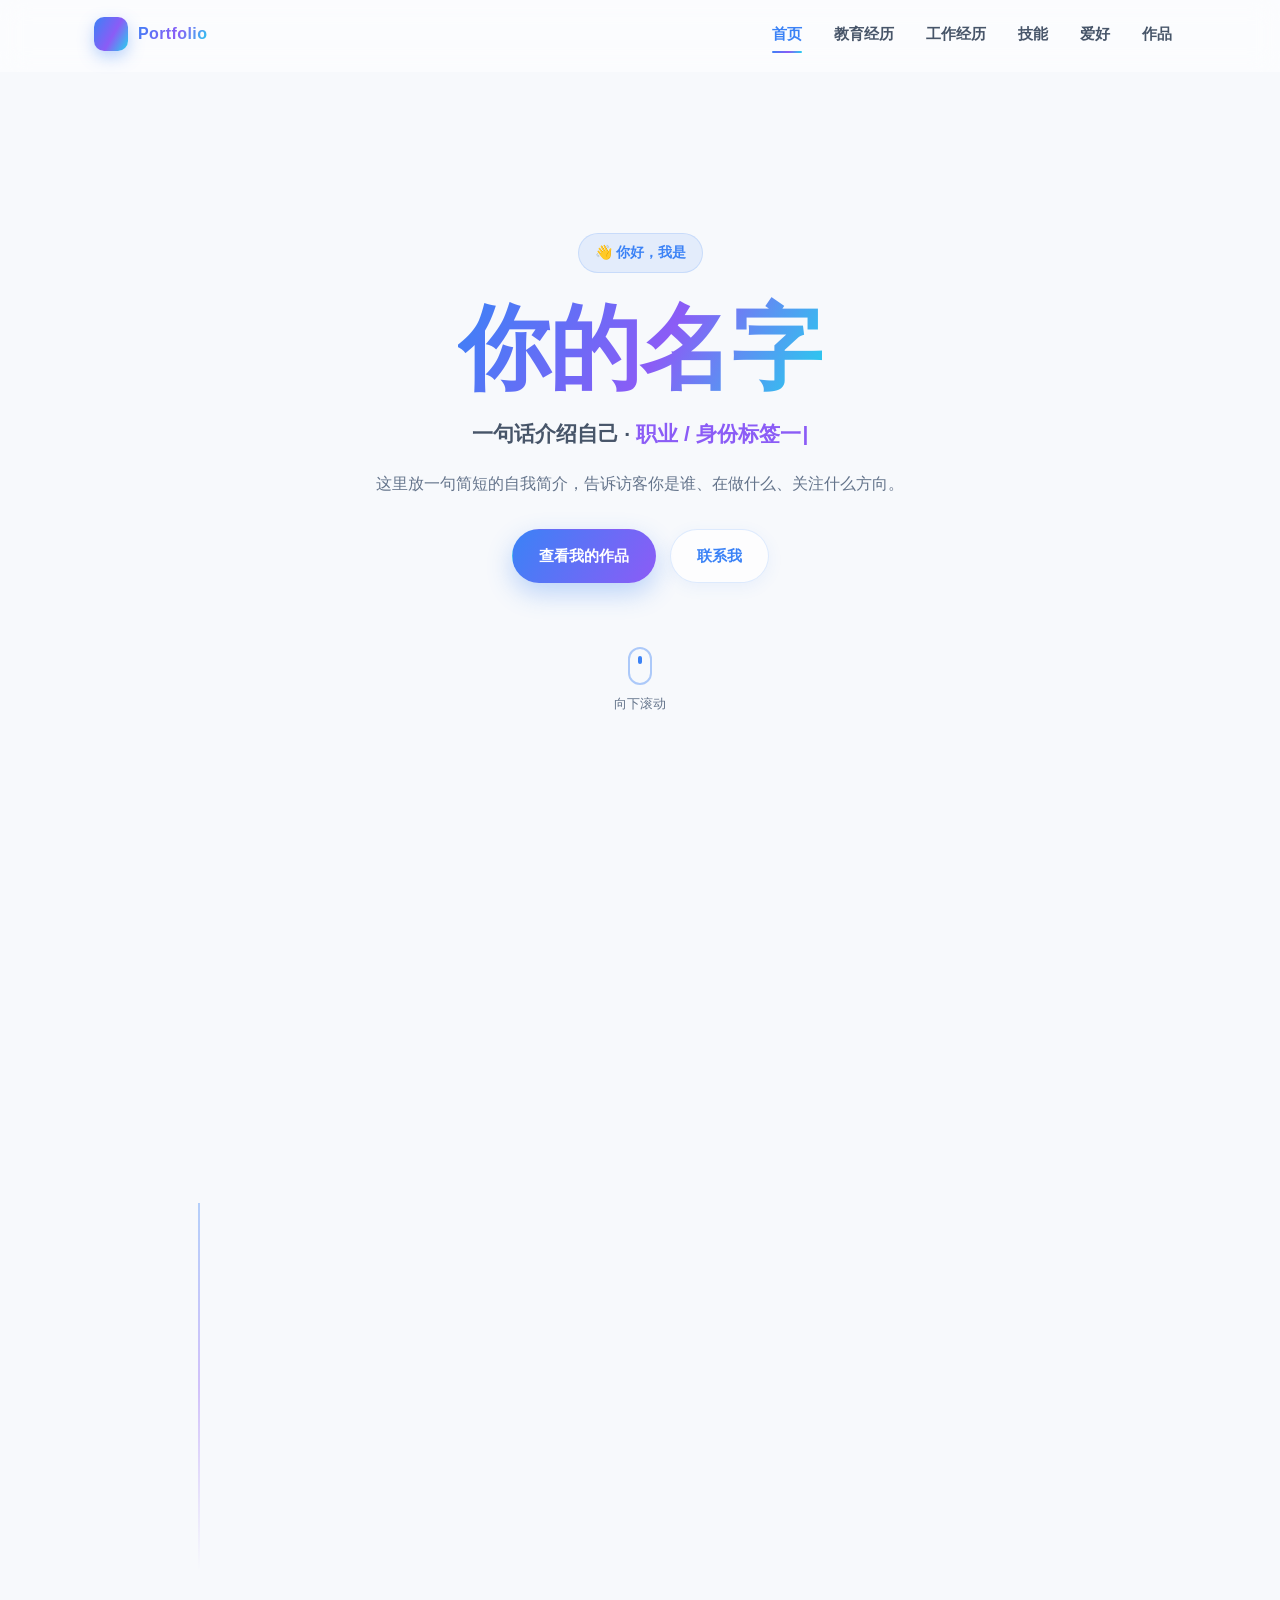
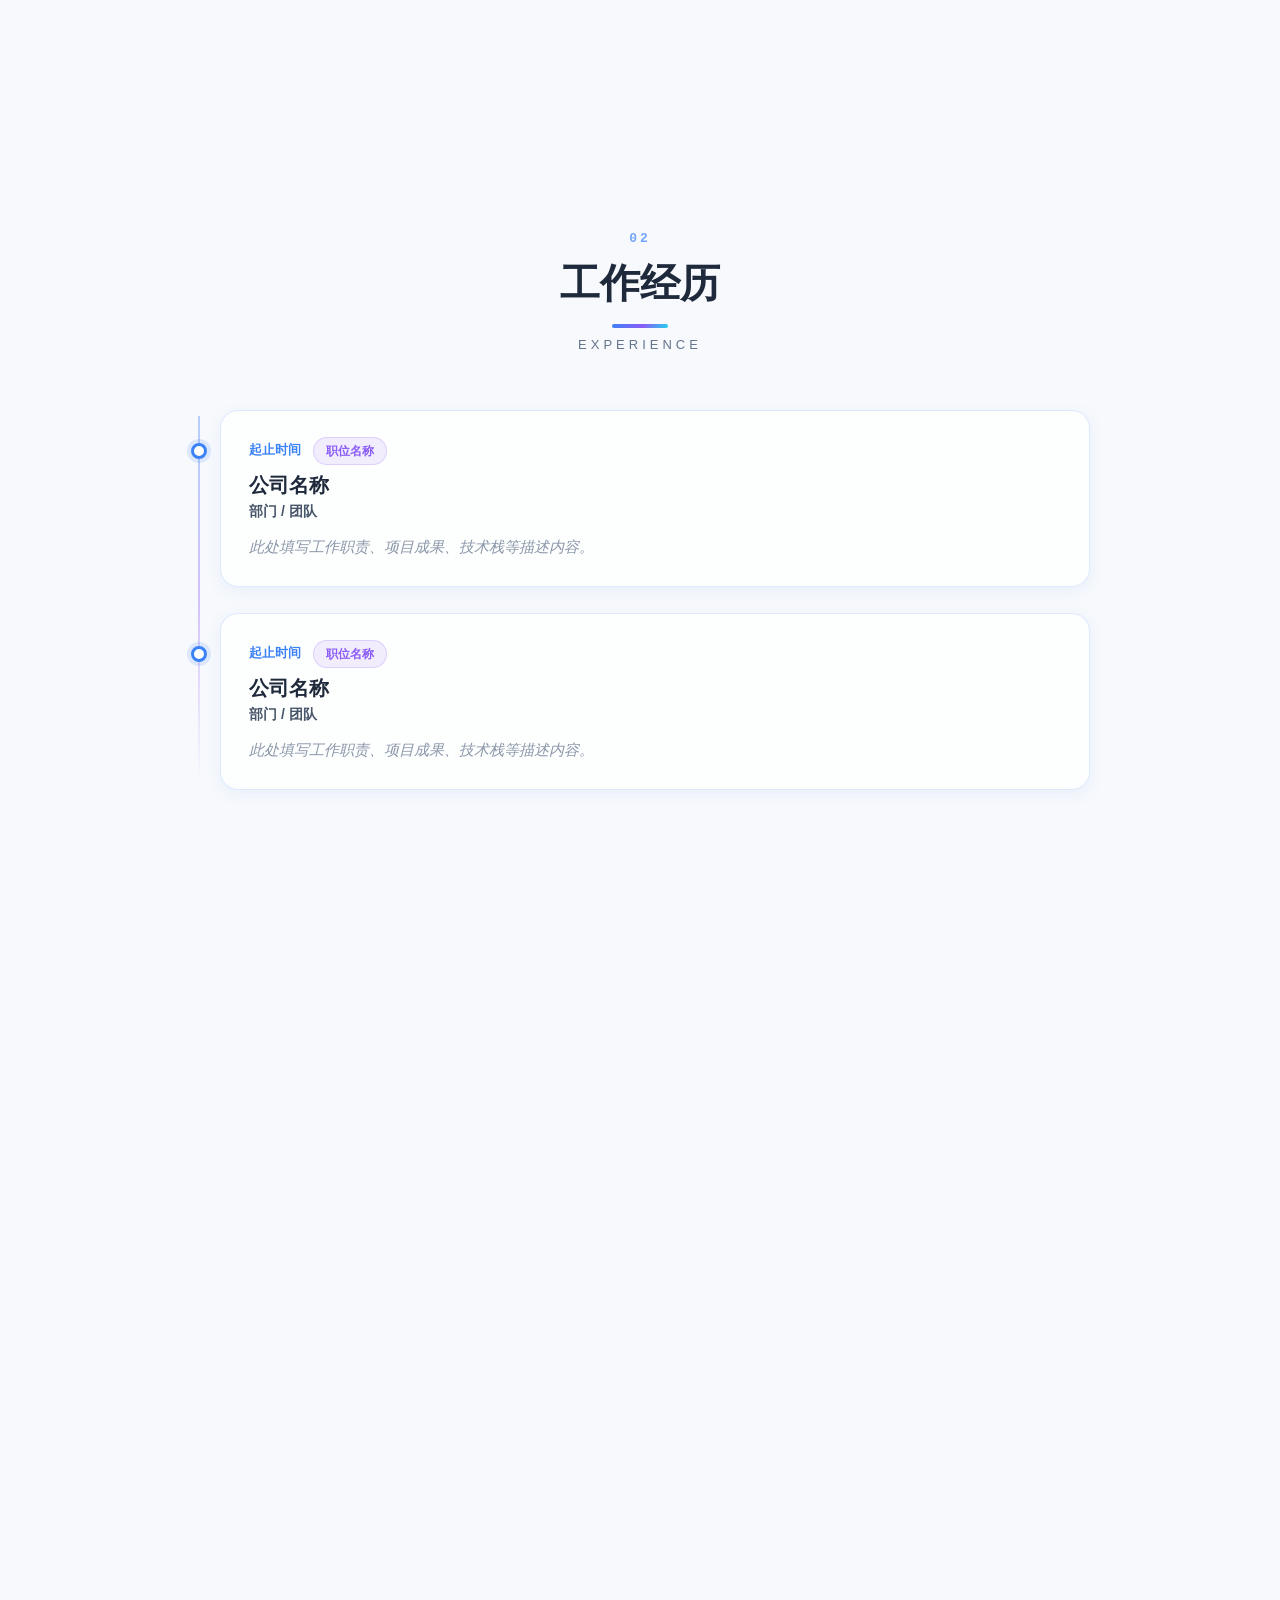
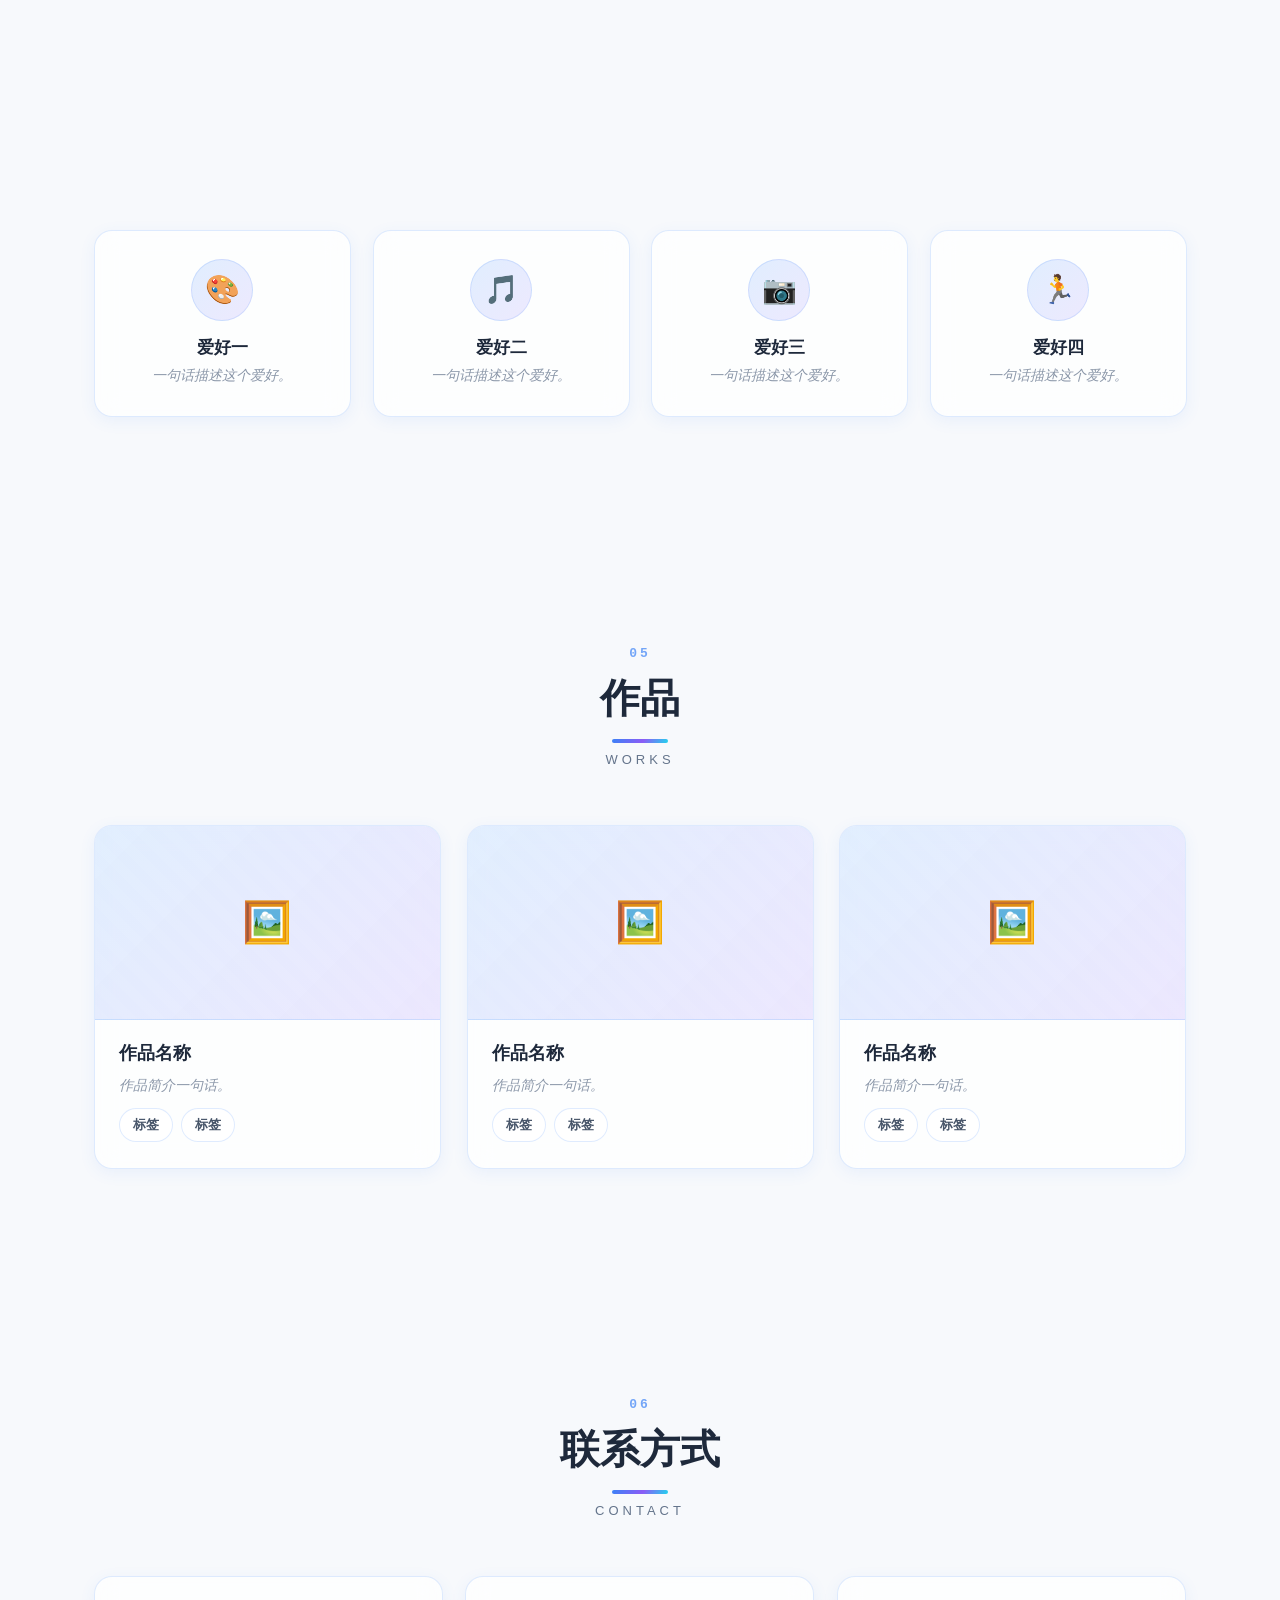
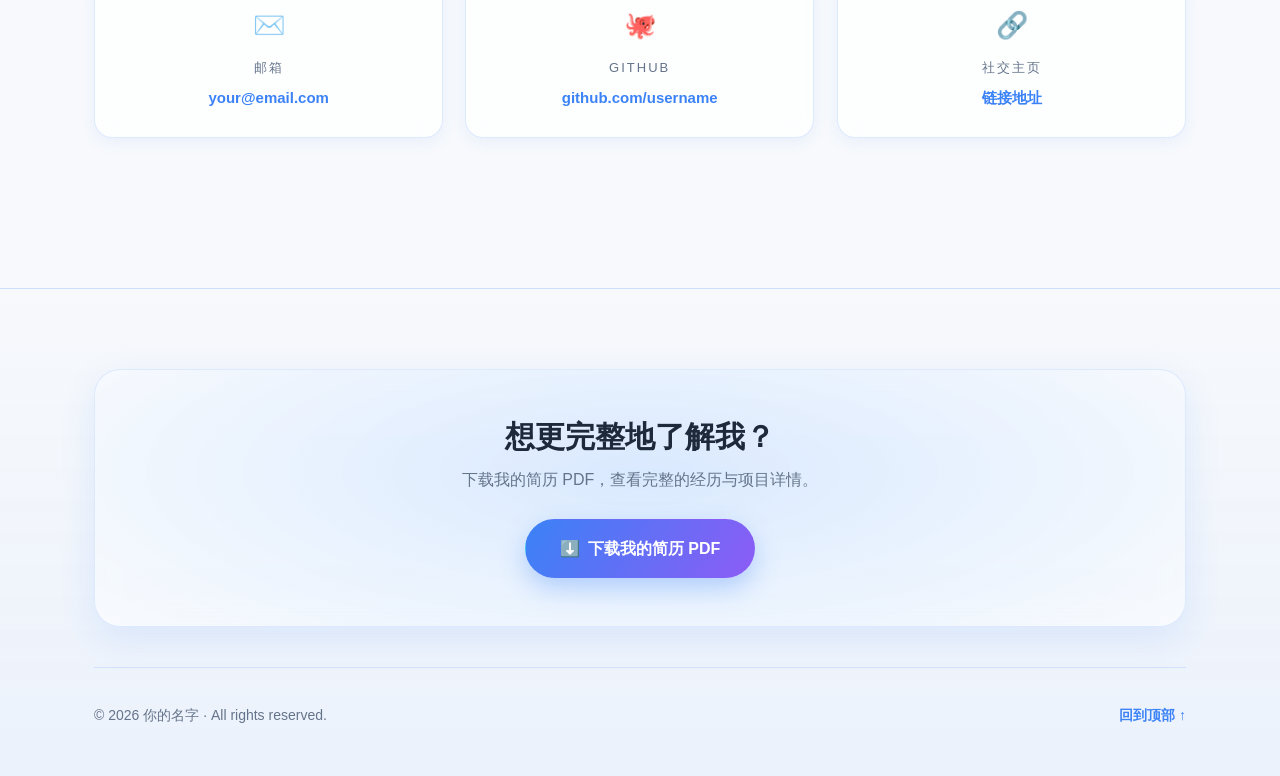
==== index.html @ c64549df "锁定浅色配色方案，修复深色模式下文字看不清" ====
<!DOCTYPE html>
<html lang="zh-CN">
<head>
  <meta charset="UTF-8" />
  <meta name="viewport" content="width=device-width, initial-scale=1.0" />
  <!-- 本页为纯浅色设计：显式声明配色方案，防止系统/浏览器深色模式自动反色 -->
  <meta name="color-scheme" content="only light" />
  <meta name="supported-color-schemes" content="light" />
  <meta name="theme-color" content="#f7f9fc" />
  <title>个人主页 | 第一版框架</title>
  <meta name="description" content="个人主页 —— 关于我、教育经历、工作经历、技能、爱好与作品。" />
  <link rel="stylesheet" href="css/style.css" />
  <link rel="preconnect" href="https://fonts.googleapis.com" />
</head>
<body>
  <!-- ===== 科技感背景装饰（网格 + 光晕 + 粒子画布） ===== -->
  <div class="bg-layer">
    <div class="bg-grid"></div>
    <div class="bg-glow bg-glow--1"></div>
    <div class="bg-glow bg-glow--2"></div>
    <div class="bg-glow bg-glow--3"></div>
    <canvas id="particle-canvas"></canvas>
  </div>

  <!-- ===== 顶部导航 ===== -->
  <header class="site-header">
    <nav class="nav" aria-label="主导航">
      <a href="#home" class="nav__logo">
        <span class="nav__logo-mark"></></span>
        <span class="nav__logo-text">Portfolio</span>
      </a>

      <button class="nav__toggle" aria-label="展开菜单" aria-expanded="false">
        <span></span><span></span><span></span>
      </button>

      <ul class="nav__list">
        <li><a class="nav__link is-active" href="#home">首页</a></li>
        <li><a class="nav__link" href="#education">教育经历</a></li>
        <li><a class="nav__link" href="#experience">工作经历</a></li>
        <li><a class="nav__link" href="#skills">技能</a></li>
        <li><a class="nav__link" href="#hobbies">爱好</a></li>
        <li><a class="nav__link" href="#works">作品</a></li>
      </ul>
    </nav>
    <!-- 滚动进度条 -->
    <div class="scroll-progress" aria-hidden="true"><span id="scroll-progress-bar"></span></div>
  </header>

  <main>
    <!-- ============ 第一页：名字（Hero） ============ -->
    <section id="home" class="section section--hero">
      <div class="container hero">
        <p class="hero__eyebrow reveal">👋 你好，我是</p>

        <h1 class="hero__name reveal">
          <span class="gradient-text">你的名字</span>
        </h1>

        <p class="hero__role reveal">
          一句话介绍自己 · <span class="typed" data-typed='["职业 / 身份标签一","职业 / 身份标签二","职业 / 身份标签三"]'></span><span class="caret">|</span>
        </p>

        <p class="hero__desc reveal">
          这里放一句简短的自我简介，告诉访客你是谁、在做什么、关注什么方向。
        </p>

        <div class="hero__actions reveal">
          <a href="#works" class="btn btn--primary">查看我的作品</a>
          <a href="#contact" class="btn btn--ghost">联系我</a>
        </div>

        <div class="hero__scroll reveal" aria-hidden="true">
          <span class="hero__scroll-mouse"></span>
          <span class="hero__scroll-text">向下滚动</span>
        </div>
      </div>
    </section>

    <!-- ============ 第二页：教育经历 ============ -->
    <section id="education" class="section">
      <div class="container">
        <header class="section__head reveal">
          <span class="section__index">01</span>
          <h2 class="section__title">教育经历</h2>
          <p class="section__subtitle">Education</p>
        </header>

        <div class="timeline">
          <!-- 教育条目（占位，后续填入内容） -->
          <article class="timeline__item glass-card reveal">
            <div class="timeline__dot"></div>
            <div class="timeline__meta">
              <span class="timeline__date">起止时间</span>
              <span class="badge">学历 / 学位</span>
            </div>
            <h3 class="timeline__title">学校名称</h3>
            <p class="timeline__sub">专业名称</p>
            <p class="timeline__desc placeholder-text">
              此处填写在校经历、主修课程、荣誉奖项等描述内容。
            </p>
          </article>

          <article class="timeline__item glass-card reveal">
            <div class="timeline__dot"></div>
            <div class="timeline__meta">
              <span class="timeline__date">起止时间</span>
              <span class="badge">学历 / 学位</span>
            </div>
            <h3 class="timeline__title">学校名称</h3>
            <p class="timeline__sub">专业名称</p>
            <p class="timeline__desc placeholder-text">
              此处填写在校经历、主修课程、荣誉奖项等描述内容。
            </p>
          </article>
        </div>
      </div>
    </section>

    <!-- ============ 第三页：工作经历 ============ -->
    <section id="experience" class="section">
      <div class="container">
        <header class="section__head reveal">
          <span class="section__index">02</span>
          <h2 class="section__title">工作经历</h2>
          <p class="section__subtitle">Experience</p>
        </header>

        <div class="timeline">
          <!-- 工作条目（占位，后续填入内容） -->
          <article class="timeline__item glass-card reveal">
            <div class="timeline__dot"></div>
            <div class="timeline__meta">
              <span class="timeline__date">起止时间</span>
              <span class="badge">职位名称</span>
            </div>
            <h3 class="timeline__title">公司名称</h3>
            <p class="timeline__sub">部门 / 团队</p>
            <p class="timeline__desc placeholder-text">
              此处填写工作职责、项目成果、技术栈等描述内容。
            </p>
          </article>

          <article class="timeline__item glass-card reveal">
            <div class="timeline__dot"></div>
            <div class="timeline__meta">
              <span class="timeline__date">起止时间</span>
              <span class="badge">职位名称</span>
            </div>
            <h3 class="timeline__title">公司名称</h3>
            <p class="timeline__sub">部门 / 团队</p>
            <p class="timeline__desc placeholder-text">
              此处填写工作职责、项目成果、技术栈等描述内容。
            </p>
          </article>
        </div>
      </div>
    </section>

    <!-- ============ 第四页：技能 ============ -->
    <section id="skills" class="section">
      <div class="container">
        <header class="section__head reveal">
          <span class="section__index">03</span>
          <h2 class="section__title">技能</h2>
          <p class="section__subtitle">Skills</p>
        </header>

        <div class="skills-grid">
          <!-- 技能条目（占位，后续填入内容） -->
          <article class="skill-card glass-card reveal">
            <div class="skill-card__icon">⚡</div>
            <h3 class="skill-card__title">技能分类一</h3>
            <ul class="skill-card__tags">
              <li class="tag">技能项</li>
              <li class="tag">技能项</li>
              <li class="tag">技能项</li>
            </ul>
          </article>

          <article class="skill-card glass-card reveal">
            <div class="skill-card__icon">🧩</div>
            <h3 class="skill-card__title">技能分类二</h3>
            <ul class="skill-card__tags">
              <li class="tag">技能项</li>
              <li class="tag">技能项</li>
              <li class="tag">技能项</li>
            </ul>
          </article>

          <article class="skill-card glass-card reveal">
            <div class="skill-card__icon">🚀</div>
            <h3 class="skill-card__title">技能分类三</h3>
            <ul class="skill-card__tags">
              <li class="tag">技能项</li>
              <li class="tag">技能项</li>
              <li class="tag">技能项</li>
            </ul>
          </article>
        </div>
      </div>
    </section>

    <!-- ============ 第五页：爱好 ============ -->
    <section id="hobbies" class="section">
      <div class="container">
        <header class="section__head reveal">
          <span class="section__index">04</span>
          <h2 class="section__title">爱好</h2>
          <p class="section__subtitle">Hobbies</p>
        </header>

        <div class="hobbies-grid">
          <!-- 爱好条目（占位，后续填入内容） -->
          <article class="hobby-card glass-card reveal">
            <div class="hobby-card__icon">🎨</div>
            <h3 class="hobby-card__title">爱好一</h3>
            <p class="hobby-card__desc placeholder-text">一句话描述这个爱好。</p>
          </article>

          <article class="hobby-card glass-card reveal">
            <div class="hobby-card__icon">🎵</div>
            <h3 class="hobby-card__title">爱好二</h3>
            <p class="hobby-card__desc placeholder-text">一句话描述这个爱好。</p>
          </article>

          <article class="hobby-card glass-card reveal">
            <div class="hobby-card__icon">📷</div>
            <h3 class="hobby-card__title">爱好三</h3>
            <p class="hobby-card__desc placeholder-text">一句话描述这个爱好。</p>
          </article>

          <article class="hobby-card glass-card reveal">
            <div class="hobby-card__icon">🏃</div>
            <h3 class="hobby-card__title">爱好四</h3>
            <p class="hobby-card__desc placeholder-text">一句话描述这个爱好。</p>
          </article>
        </div>
      </div>
    </section>

    <!-- ============ 第六页：作品 ============ -->
    <section id="works" class="section">
      <div class="container">
        <header class="section__head reveal">
          <span class="section__index">05</span>
          <h2 class="section__title">作品</h2>
          <p class="section__subtitle">Works</p>
        </header>

        <div class="works-grid">
          <!-- 作品条目（占位，后续填入内容） -->
          <article class="work-card glass-card reveal">
            <div class="work-card__thumb">
              <span class="work-card__thumb-icon">🖼️</span>
            </div>
            <div class="work-card__body">
              <h3 class="work-card__title">作品名称</h3>
              <p class="work-card__desc placeholder-text">作品简介一句话。</p>
              <ul class="work-card__tags">
                <li class="tag">标签</li>
                <li class="tag">标签</li>
              </ul>
            </div>
          </article>

          <article class="work-card glass-card reveal">
            <div class="work-card__thumb">
              <span class="work-card__thumb-icon">🖼️</span>
            </div>
            <div class="work-card__body">
              <h3 class="work-card__title">作品名称</h3>
              <p class="work-card__desc placeholder-text">作品简介一句话。</p>
              <ul class="work-card__tags">
                <li class="tag">标签</li>
                <li class="tag">标签</li>
              </ul>
            </div>
          </article>

          <article class="work-card glass-card reveal">
            <div class="work-card__thumb">
              <span class="work-card__thumb-icon">🖼️</span>
            </div>
            <div class="work-card__body">
              <h3 class="work-card__title">作品名称</h3>
              <p class="work-card__desc placeholder-text">作品简介一句话。</p>
              <ul class="work-card__tags">
                <li class="tag">标签</li>
                <li class="tag">标签</li>
              </ul>
            </div>
          </article>
        </div>
      </div>
    </section>

    <!-- ============ 联系（锚点，供 Hero 按钮跳转） ============ -->
    <section id="contact" class="section section--contact">
      <div class="container">
        <header class="section__head reveal">
          <span class="section__index">06</span>
          <h2 class="section__title">联系方式</h2>
          <p class="section__subtitle">Contact</p>
        </header>

        <div class="contact-grid">
          <a class="contact-card glass-card reveal" href="#" aria-label="邮箱">
            <span class="contact-card__icon">✉️</span>
            <span class="contact-card__label">邮箱</span>
            <span class="contact-card__value">your@email.com</span>
          </a>
          <a class="contact-card glass-card reveal" href="#" aria-label="GitHub">
            <span class="contact-card__icon">🐙</span>
            <span class="contact-card__label">GitHub</span>
            <span class="contact-card__value">github.com/username</span>
          </a>
          <a class="contact-card glass-card reveal" href="#" aria-label="社交主页">
            <span class="contact-card__icon">🔗</span>
            <span class="contact-card__label">社交主页</span>
            <span class="contact-card__value">链接地址</span>
          </a>
        </div>
      </div>
    </section>
  </main>

  <!-- ============ 页脚 + 简历 PDF 下载入口 ============ -->
  <footer class="site-footer">
    <div class="container footer">
      <div class="footer__cta reveal">
        <h2 class="footer__title">想更完整地了解我？</h2>
        <p class="footer__desc">下载我的简历 PDF，查看完整的经历与项目详情。</p>
        <a
          class="btn btn--primary btn--download"
          href="assets/resume.pdf"
          download="简历.pdf"
          id="resume-download"
        >
          <span class="btn__icon">⬇️</span>
          下载我的简历 PDF
        </a>
      </div>

      <div class="footer__bottom">
        <p class="footer__copyright">© <span id="year"></span> 你的名字 · All rights reserved.</p>
        <a href="#home" class="footer__top">回到顶部 ↑</a>
      </div>
    </div>
  </footer>

  <script src="js/main.js"></script>
</body>
</html>
---- css/style.css ----
/* =========================================================
   个人主页 · 第一版框架样式
   设计基调：浅色系 + 科技感（渐变光晕、网格、玻璃拟态）
   ========================================================= */

/* ---------- 设计变量 ---------- */
:root {
  /* 强制本页只使用浅色方案：
     防止系统/浏览器（尤其是浏览器的"强制网页深色"）自动反色或套用深色 UA 样式，
     否则浅色背景上的文字、渐变文字会变得看不清。 */
  color-scheme: only light;

  /* 主色：清爽的青蓝 -> 紫罗兰渐变 */
  --c-primary: #3b82f6;
  --c-primary-soft: #60a5fa;
  --c-accent: #8b5cf6;
  --c-accent-soft: #a78bfa;
  --c-cyan: #22d3ee;

  /* 浅色系底色 */
  --bg: #f7f9fc;
  --bg-soft: #eef3fb;
  --surface: rgba(255, 255, 255, 0.72);
  --surface-solid: #ffffff;
  --border: rgba(59, 130, 246, 0.16);

  /* 文本（提高次要文字对比度，保证浅色底上也清晰可读） */
  --text: #1e293b;
  --text-soft: #475569;
  --text-muted: #64748b;

  /* 渐变 */
  --grad: linear-gradient(120deg, var(--c-primary) 0%, var(--c-accent) 55%, var(--c-cyan) 100%);

  /* 圆角 / 阴影 */
  --radius: 18px;
  --radius-sm: 12px;
  --shadow-sm: 0 4px 16px rgba(59, 130, 246, 0.08);
  --shadow: 0 12px 36px rgba(59, 130, 246, 0.12);
  --shadow-lg: 0 24px 60px rgba(59, 130, 246, 0.18);

  /* 布局 */
  --container: 1140px;
  --header-h: 68px;

  --ease: cubic-bezier(0.22, 1, 0.36, 1);
}

/* ---------- 基础重置 ---------- */
*,
*::before,
*::after {
  box-sizing: border-box;
}

html {
  scroll-behavior: smooth;
  scroll-padding-top: var(--header-h);
  /* 显式指定不透明的浅色根背景，避免系统深色底透出导致文字对比度异常 */
  background-color: var(--bg);
}

body {
  margin: 0;
  font-family: "Segoe UI", "PingFang SC", "Microsoft YaHei", "Helvetica Neue", Arial, sans-serif;
  font-size: 16px;
  line-height: 1.7;
  color: var(--text);
  background-color: var(--bg);
  overflow-x: hidden;
  -webkit-font-smoothing: antialiased;
}

img {
  max-width: 100%;
  display: block;
}

ul {
  list-style: none;
  margin: 0;
  padding: 0;
}

a {
  color: inherit;
  text-decoration: none;
}

h1, h2, h3, h4 {
  margin: 0;
  line-height: 1.25;
  font-weight: 700;
}

/* ---------- 通用布局 ---------- */
.container {
  width: 100%;
  max-width: var(--container);
  margin: 0 auto;
  padding: 0 24px;
}

.section {
  position: relative;
  padding: 110px 0;
}

.section--hero {
  min-height: 100vh;
  display: flex;
  align-items: center;
  padding-top: calc(var(--header-h) + 40px);
  padding-bottom: 60px;
}

/* ---------- 背景装饰层 ---------- */
.bg-layer {
  position: fixed;
  inset: 0;
  z-index: -1;
  overflow: hidden;
  pointer-events: none;
}

.bg-grid {
  position: absolute;
  inset: -2px;
  background-image:
    linear-gradient(rgba(59, 130, 246, 0.07) 1px, transparent 1px),
    linear-gradient(90deg, rgba(59, 130, 246, 0.07) 1px, transparent 1px);
  background-size: 44px 44px;
  mask-image: radial-gradient(ellipse 90% 70% at 50% 0%, #000 30%, transparent 100%);
  -webkit-mask-image: radial-gradient(ellipse 90% 70% at 50% 0%, #000 30%, transparent 100%);
}

.bg-glow {
  position: absolute;
  border-radius: 50%;
  filter: blur(90px);
  opacity: 0.5;
  animation: float 14s var(--ease) infinite alternate;
}

.bg-glow--1 {
  width: 480px;
  height: 480px;
  top: -140px;
  left: -120px;
  background: radial-gradient(circle, rgba(96, 165, 250, 0.65), transparent 70%);
}

.bg-glow--2 {
  width: 420px;
  height: 420px;
  top: 20%;
  right: -140px;
  background: radial-gradient(circle, rgba(167, 139, 250, 0.6), transparent 70%);
  animation-delay: -4s;
}

.bg-glow--3 {
  width: 520px;
  height: 520px;
  bottom: -180px;
  left: 30%;
  background: radial-gradient(circle, rgba(34, 211, 238, 0.45), transparent 70%);
  animation-delay: -8s;
}

@keyframes float {
  from { transform: translate3d(0, 0, 0) scale(1); }
  to   { transform: translate3d(30px, -40px, 0) scale(1.12); }
}

#particle-canvas {
  position: absolute;
  inset: 0;
  width: 100%;
  height: 100%;
  opacity: 0.6;
}

/* ---------- 顶部导航 ---------- */
.site-header {
  position: fixed;
  top: 0;
  left: 0;
  right: 0;
  z-index: 100;
  backdrop-filter: blur(14px);
  -webkit-backdrop-filter: blur(14px);
  background: rgba(255, 255, 255, 0.55);
  border-bottom: 1px solid transparent;
  transition: background 0.3s var(--ease), border-color 0.3s var(--ease), box-shadow 0.3s var(--ease);
}

.site-header.is-scrolled {
  background: rgba(255, 255, 255, 0.82);
  border-bottom-color: var(--border);
  box-shadow: var(--shadow-sm);
}

.nav {
  position: relative;
  height: var(--header-h);
  max-width: var(--container);
  margin: 0 auto;
  padding: 0 24px;
  display: flex;
  align-items: center;
  justify-content: space-between;
}

.nav__logo {
  display: inline-flex;
  align-items: center;
  gap: 10px;
  font-weight: 800;
  letter-spacing: 0.4px;
}

.nav__logo-mark {
  display: grid;
  place-items: center;
  width: 34px;
  height: 34px;
  border-radius: 10px;
  color: #fff;
  font-size: 14px;
  background: var(--grad);
  box-shadow: 0 6px 16px rgba(59, 130, 246, 0.35);
}

.nav__logo-text {
  background: var(--grad);
  -webkit-background-clip: text;
  background-clip: text;
  -webkit-text-fill-color: transparent;
}

.nav__list {
  display: flex;
  align-items: center;
  gap: 4px;
}

.nav__link {
  position: relative;
  display: block;
  padding: 8px 14px;
  font-size: 15px;
  font-weight: 600;
  color: var(--text-soft);
  border-radius: 10px;
  transition: color 0.25s var(--ease), background 0.25s var(--ease);
}

.nav__link:hover {
  color: var(--c-primary);
  background: rgba(59, 130, 246, 0.08);
}

.nav__link.is-active {
  color: var(--c-primary);
}

.nav__link.is-active::after {
  content: "";
  position: absolute;
  left: 14px;
  right: 14px;
  bottom: 2px;
  height: 2px;
  border-radius: 2px;
  background: var(--grad);
}

/* 移动端菜单按钮 */
.nav__toggle {
  display: none;
  flex-direction: column;
  gap: 5px;
  width: 42px;
  height: 42px;
  align-items: center;
  justify-content: center;
  background: transparent;
  border: 1px solid var(--border);
  border-radius: 10px;
  cursor: pointer;
}

.nav__toggle span {
  display: block;
  width: 18px;
  height: 2px;
  border-radius: 2px;
  background: var(--text);
  transition: transform 0.3s var(--ease), opacity 0.3s var(--ease);
}

.nav__toggle.is-open span:nth-child(1) { transform: translateY(7px) rotate(45deg); }
.nav__toggle.is-open span:nth-child(2) { opacity: 0; }
.nav__toggle.is-open span:nth-child(3) { transform: translateY(-7px) rotate(-45deg); }

/* 滚动进度条 */
.scroll-progress {
  height: 3px;
  width: 100%;
  background: transparent;
}

.scroll-progress span {
  display: block;
  height: 100%;
  width: 0;
  background: var(--grad);
  transition: width 0.1s linear;
}

/* ---------- Hero（第一页） ---------- */
.hero {
  text-align: center;
  max-width: 860px;
}

.hero__eyebrow {
  display: inline-block;
  margin: 0 0 18px;
  padding: 7px 16px;
  font-size: 14px;
  font-weight: 600;
  color: var(--c-primary);
  background: rgba(59, 130, 246, 0.1);
  border: 1px solid var(--border);
  border-radius: 999px;
}

.hero__name {
  font-size: clamp(44px, 9vw, 92px);
  letter-spacing: -1px;
  margin-bottom: 10px;
}

.gradient-text {
  background: var(--grad);
  -webkit-background-clip: text;
  background-clip: text;
  -webkit-text-fill-color: transparent;
}

.hero__role {
  margin: 6px 0 18px;
  font-size: clamp(16px, 2.4vw, 21px);
  font-weight: 600;
  color: var(--text-soft);
}

.typed {
  color: var(--c-accent);
}

.caret {
  display: inline-block;
  margin-left: 2px;
  color: var(--c-accent);
  animation: blink 1s steps(1) infinite;
}

@keyframes blink {
  50% { opacity: 0; }
}

.hero__desc {
  margin: 0 auto 32px;
  max-width: 620px;
  color: var(--text-muted);
  font-size: 16px;
}

.hero__actions {
  display: flex;
  gap: 14px;
  justify-content: center;
  flex-wrap: wrap;
}

.hero__scroll {
  margin-top: 64px;
  display: inline-flex;
  flex-direction: column;
  align-items: center;
  gap: 8px;
  color: var(--text-muted);
  font-size: 13px;
}

.hero__scroll-mouse {
  width: 24px;
  height: 38px;
  border: 2px solid rgba(59, 130, 246, 0.4);
  border-radius: 14px;
  position: relative;
}

.hero__scroll-mouse::after {
  content: "";
  position: absolute;
  top: 7px;
  left: 50%;
  width: 4px;
  height: 8px;
  margin-left: -2px;
  border-radius: 3px;
  background: var(--c-primary);
  animation: wheel 1.8s var(--ease) infinite;
}

@keyframes wheel {
  0%   { transform: translateY(0); opacity: 1; }
  100% { transform: translateY(12px); opacity: 0; }
}

/* ---------- 按钮 ---------- */
.btn {
  display: inline-flex;
  align-items: center;
  gap: 8px;
  padding: 13px 26px;
  font-size: 15px;
  font-weight: 700;
  border-radius: 999px;
  border: 1px solid transparent;
  cursor: pointer;
  transition: transform 0.25s var(--ease), box-shadow 0.25s var(--ease), background 0.25s var(--ease), color 0.25s var(--ease);
}

.btn--primary {
  color: #fff;
  background: var(--grad);
  background-size: 180% 180%;
  box-shadow: 0 10px 26px rgba(59, 130, 246, 0.32);
}

.btn--primary:hover {
  transform: translateY(-3px);
  box-shadow: 0 16px 34px rgba(59, 130, 246, 0.42);
  background-position: 100% 0;
}

.btn--ghost {
  color: var(--c-primary);
  background: rgba(255, 255, 255, 0.7);
  border-color: var(--border);
  box-shadow: var(--shadow-sm);
}

.btn--ghost:hover {
  transform: translateY(-3px);
  background: #fff;
  box-shadow: var(--shadow);
}

/* ---------- 标题区 ---------- */
.section__head {
  position: relative;
  margin-bottom: 54px;
  text-align: center;
}

.section__index {
  display: inline-block;
  font-family: "Consolas", "SFMono-Regular", monospace;
  font-size: 13px;
  font-weight: 700;
  letter-spacing: 3px;
  color: var(--c-primary);
  opacity: 0.7;
}

.section__title {
  position: relative;
  font-size: clamp(28px, 4.6vw, 40px);
  margin: 8px 0 6px;
}

.section__title::after {
  content: "";
  display: block;
  width: 56px;
  height: 4px;
  margin: 16px auto 0;
  border-radius: 4px;
  background: var(--grad);
}

.section__subtitle {
  margin: 0;
  font-size: 13px;
  letter-spacing: 4px;
  text-transform: uppercase;
  color: var(--text-muted);
}

/* ---------- 玻璃卡片 ---------- */
.glass-card {
  position: relative;
  background: var(--surface);
  border: 1px solid var(--border);
  border-radius: var(--radius);
  backdrop-filter: blur(12px);
  -webkit-backdrop-filter: blur(12px);
  box-shadow: var(--shadow-sm);
  transition: transform 0.3s var(--ease), box-shadow 0.3s var(--ease), border-color 0.3s var(--ease);
}

.glass-card:hover {
  transform: translateY(-6px);
  box-shadow: var(--shadow-lg);
  border-color: rgba(59, 130, 246, 0.32);
}

/* ---------- 时间轴（教育 / 工作） ---------- */
.timeline {
  position: relative;
  max-width: 900px;
  margin: 0 auto;
  padding-left: 30px;
}

.timeline::before {
  content: "";
  position: absolute;
  top: 6px;
  bottom: 6px;
  left: 8px;
  width: 2px;
  background: linear-gradient(180deg, var(--c-primary), var(--c-accent), transparent);
  opacity: 0.35;
}

.timeline__item {
  position: relative;
  padding: 26px 28px;
  margin-bottom: 26px;
}

.timeline__dot {
  position: absolute;
  top: 32px;
  left: -30px;
  width: 16px;
  height: 16px;
  border-radius: 50%;
  background: #fff;
  border: 3px solid var(--c-primary);
  box-shadow: 0 0 0 4px rgba(59, 130, 246, 0.14);
}

.timeline__item:hover .timeline__dot {
  border-color: var(--c-accent);
  box-shadow: 0 0 0 6px rgba(139, 92, 246, 0.18);
}

.timeline__meta {
  display: flex;
  align-items: center;
  gap: 12px;
  flex-wrap: wrap;
  margin-bottom: 8px;
}

.timeline__date {
  font-size: 13px;
  font-weight: 700;
  color: var(--c-primary);
  font-family: "Consolas", monospace;
}

.badge {
  font-size: 12px;
  font-weight: 600;
  padding: 3px 12px;
  border-radius: 999px;
  color: var(--c-accent);
  background: rgba(139, 92, 246, 0.1);
  border: 1px solid rgba(139, 92, 246, 0.2);
}

.timeline__title {
  font-size: 20px;
  margin-bottom: 2px;
}

.timeline__sub {
  margin: 0 0 10px;
  font-size: 14px;
  font-weight: 600;
  color: var(--text-soft);
}

.timeline__desc {
  margin: 0;
  font-size: 15px;
  color: var(--text-muted);
}

/* ---------- 技能网格 ---------- */
.skills-grid {
  display: grid;
  grid-template-columns: repeat(auto-fit, minmax(280px, 1fr));
  gap: 24px;
}

.skill-card {
  padding: 30px 26px;
}

.skill-card__icon {
  display: grid;
  place-items: center;
  width: 52px;
  height: 52px;
  margin-bottom: 16px;
  font-size: 24px;
  border-radius: 14px;
  background: rgba(59, 130, 246, 0.1);
  border: 1px solid var(--border);
}

.skill-card__title {
  font-size: 18px;
  margin-bottom: 14px;
}

.skill-card__tags,
.work-card__tags {
  display: flex;
  flex-wrap: wrap;
  gap: 8px;
}

.tag {
  font-size: 13px;
  font-weight: 600;
  padding: 5px 13px;
  border-radius: 999px;
  color: var(--text-soft);
  background: rgba(255, 255, 255, 0.8);
  border: 1px solid var(--border);
  transition: color 0.2s var(--ease), border-color 0.2s var(--ease);
}

.skill-card:hover .tag,
.work-card:hover .tag {
  color: var(--c-primary);
  border-color: rgba(59, 130, 246, 0.35);
}

/* ---------- 爱好网格 ---------- */
.hobbies-grid {
  display: grid;
  grid-template-columns: repeat(auto-fit, minmax(220px, 1fr));
  gap: 22px;
}

.hobby-card {
  padding: 28px 24px;
  text-align: center;
}

.hobby-card__icon {
  display: grid;
  place-items: center;
  width: 62px;
  height: 62px;
  margin: 0 auto 16px;
  font-size: 28px;
  border-radius: 50%;
  background: linear-gradient(135deg, rgba(96, 165, 250, 0.18), rgba(167, 139, 250, 0.18));
  border: 1px solid var(--border);
}

.hobby-card__title {
  font-size: 17px;
  margin-bottom: 6px;
}

.hobby-card__desc {
  margin: 0;
  font-size: 14px;
  color: var(--text-muted);
}

/* ---------- 作品网格 ---------- */
.works-grid {
  display: grid;
  grid-template-columns: repeat(auto-fit, minmax(300px, 1fr));
  gap: 26px;
}

.work-card {
  overflow: hidden;
  display: flex;
  flex-direction: column;
}

.work-card__thumb {
  position: relative;
  display: grid;
  place-items: center;
  aspect-ratio: 16 / 9;
  font-size: 40px;
  background:
    linear-gradient(135deg, rgba(96, 165, 250, 0.18), rgba(167, 139, 250, 0.2)),
    repeating-linear-gradient(45deg, rgba(255,255,255,0.4) 0 10px, transparent 10px 20px);
  border-bottom: 1px solid var(--border);
}

.work-card__body {
  padding: 22px 24px 26px;
  display: flex;
  flex-direction: column;
  gap: 10px;
}

.work-card__title {
  font-size: 18px;
}

.work-card__desc {
  margin: 0;
  font-size: 14px;
  color: var(--text-muted);
}

/* ---------- 联系方式 ---------- */
.contact-grid {
  display: grid;
  grid-template-columns: repeat(auto-fit, minmax(240px, 1fr));
  gap: 22px;
}

.contact-card {
  padding: 26px 24px;
  display: flex;
  flex-direction: column;
  align-items: center;
  gap: 6px;
  text-align: center;
}

.contact-card__icon {
  font-size: 26px;
  margin-bottom: 4px;
}

.contact-card__label {
  font-size: 13px;
  letter-spacing: 2px;
  text-transform: uppercase;
  color: var(--text-muted);
}

.contact-card__value {
  font-size: 15px;
  font-weight: 600;
  color: var(--c-primary);
  word-break: break-all;
}

/* ---------- 页脚 ---------- */
.site-footer {
  position: relative;
  margin-top: 40px;
  padding: 80px 0 34px;
  background: linear-gradient(180deg, transparent, rgba(59, 130, 246, 0.06));
  border-top: 1px solid var(--border);
}

.footer__cta {
  position: relative;
  text-align: center;
  padding: 48px 32px;
  border-radius: 26px;
  background: var(--surface);
  border: 1px solid var(--border);
  backdrop-filter: blur(12px);
  -webkit-backdrop-filter: blur(12px);
  box-shadow: var(--shadow);
  overflow: hidden;
}

.footer__cta::before {
  content: "";
  position: absolute;
  inset: -60% -20% auto -20%;
  height: 200%;
  background: radial-gradient(closest-side, rgba(96, 165, 250, 0.22), transparent);
  pointer-events: none;
}

.footer__title {
  position: relative;
  font-size: clamp(22px, 3.4vw, 30px);
  margin-bottom: 10px;
}

.footer__desc {
  position: relative;
  margin: 0 0 26px;
  color: var(--text-muted);
}

.btn--download {
  position: relative;
  font-size: 16px;
  padding: 15px 34px;
}

.footer__bottom {
  margin-top: 40px;
  padding-top: 22px;
  border-top: 1px solid var(--border);
  display: flex;
  align-items: center;
  justify-content: space-between;
  gap: 14px;
  flex-wrap: wrap;
  font-size: 14px;
  color: var(--text-muted);
}

.footer__top {
  font-weight: 600;
  color: var(--c-primary);
  transition: transform 0.25s var(--ease);
}

.footer__top:hover {
  transform: translateY(-2px);
}

/* ---------- 占位文本样式（提示待填充） ---------- */
.placeholder-text {
  font-style: italic;
  opacity: 0.75;
}

/* ---------- 滚动入场动画 ---------- */
.reveal {
  opacity: 0;
  transform: translateY(28px);
  transition: opacity 0.7s var(--ease), transform 0.7s var(--ease);
  will-change: opacity, transform;
}

.reveal.is-visible {
  opacity: 1;
  transform: translateY(0);
}

/* ---------- 响应式 ---------- */
@media (max-width: 860px) {
  .nav__toggle {
    display: flex;
  }

  .nav__list {
    position: absolute;
    top: var(--header-h);
    left: 0;
    right: 0;
    flex-direction: column;
    align-items: stretch;
    gap: 2px;
    padding: 12px 20px 20px;
    background: rgba(255, 255, 255, 0.96);
    border-bottom: 1px solid var(--border);
    box-shadow: var(--shadow);
    transform: translateY(-12px);
    opacity: 0;
    visibility: hidden;
    transition: opacity 0.3s var(--ease), transform 0.3s var(--ease), visibility 0.3s;
  }

  .nav__list.is-open {
    opacity: 1;
    visibility: visible;
    transform: translateY(0);
  }

  .nav__link {
    padding: 12px 14px;
  }

  .nav__link.is-active::after {
    display: none;
  }

  .section {
    padding: 80px 0;
  }

  .timeline {
    padding-left: 24px;
  }

  .timeline__dot {
    left: -24px;
  }
}

/* ---------- 无障碍：尊重减少动效偏好 ---------- */
@media (prefers-reduced-motion: reduce) {
  *,
  *::before,
  *::after {
    animation-duration: 0.001ms !important;
    animation-iteration-count: 1 !important;
    transition-duration: 0.001ms !important;
  }

  html {
    scroll-behavior: auto;
  }

  .reveal {
    opacity: 1;
    transform: none;
  }
}

/* ---------- 深色模式保护 ---------- */
/* 本页是浅色系设计：即使系统处于深色模式，也固定为浅色，
   避免浏览器"自动深色 / 强制反色"把浅色背景反转、导致文字与渐变文字看不清。 */
@media (prefers-color-scheme: dark) {
  :root {
    color-scheme: only light;
  }

  html,
  body {
    background-color: #f7f9fc;
    color: #1e293b;
  }
}
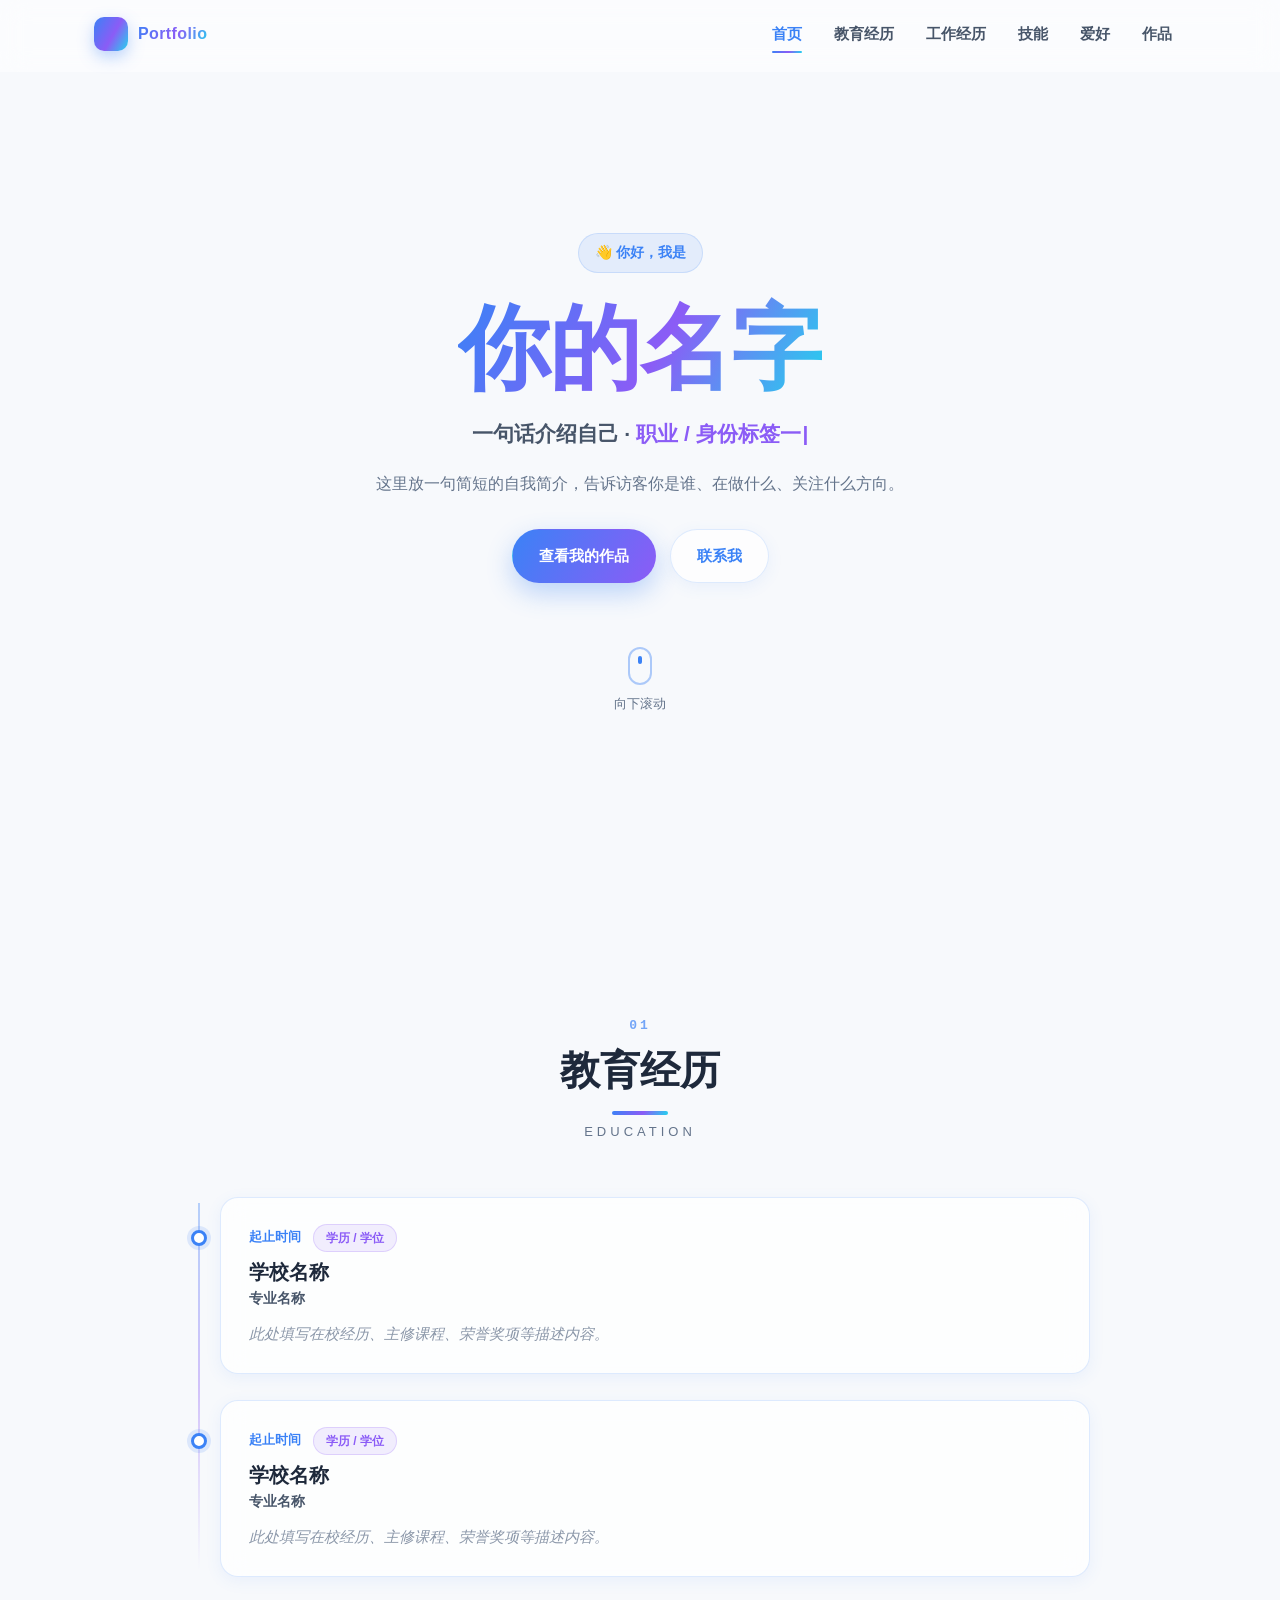
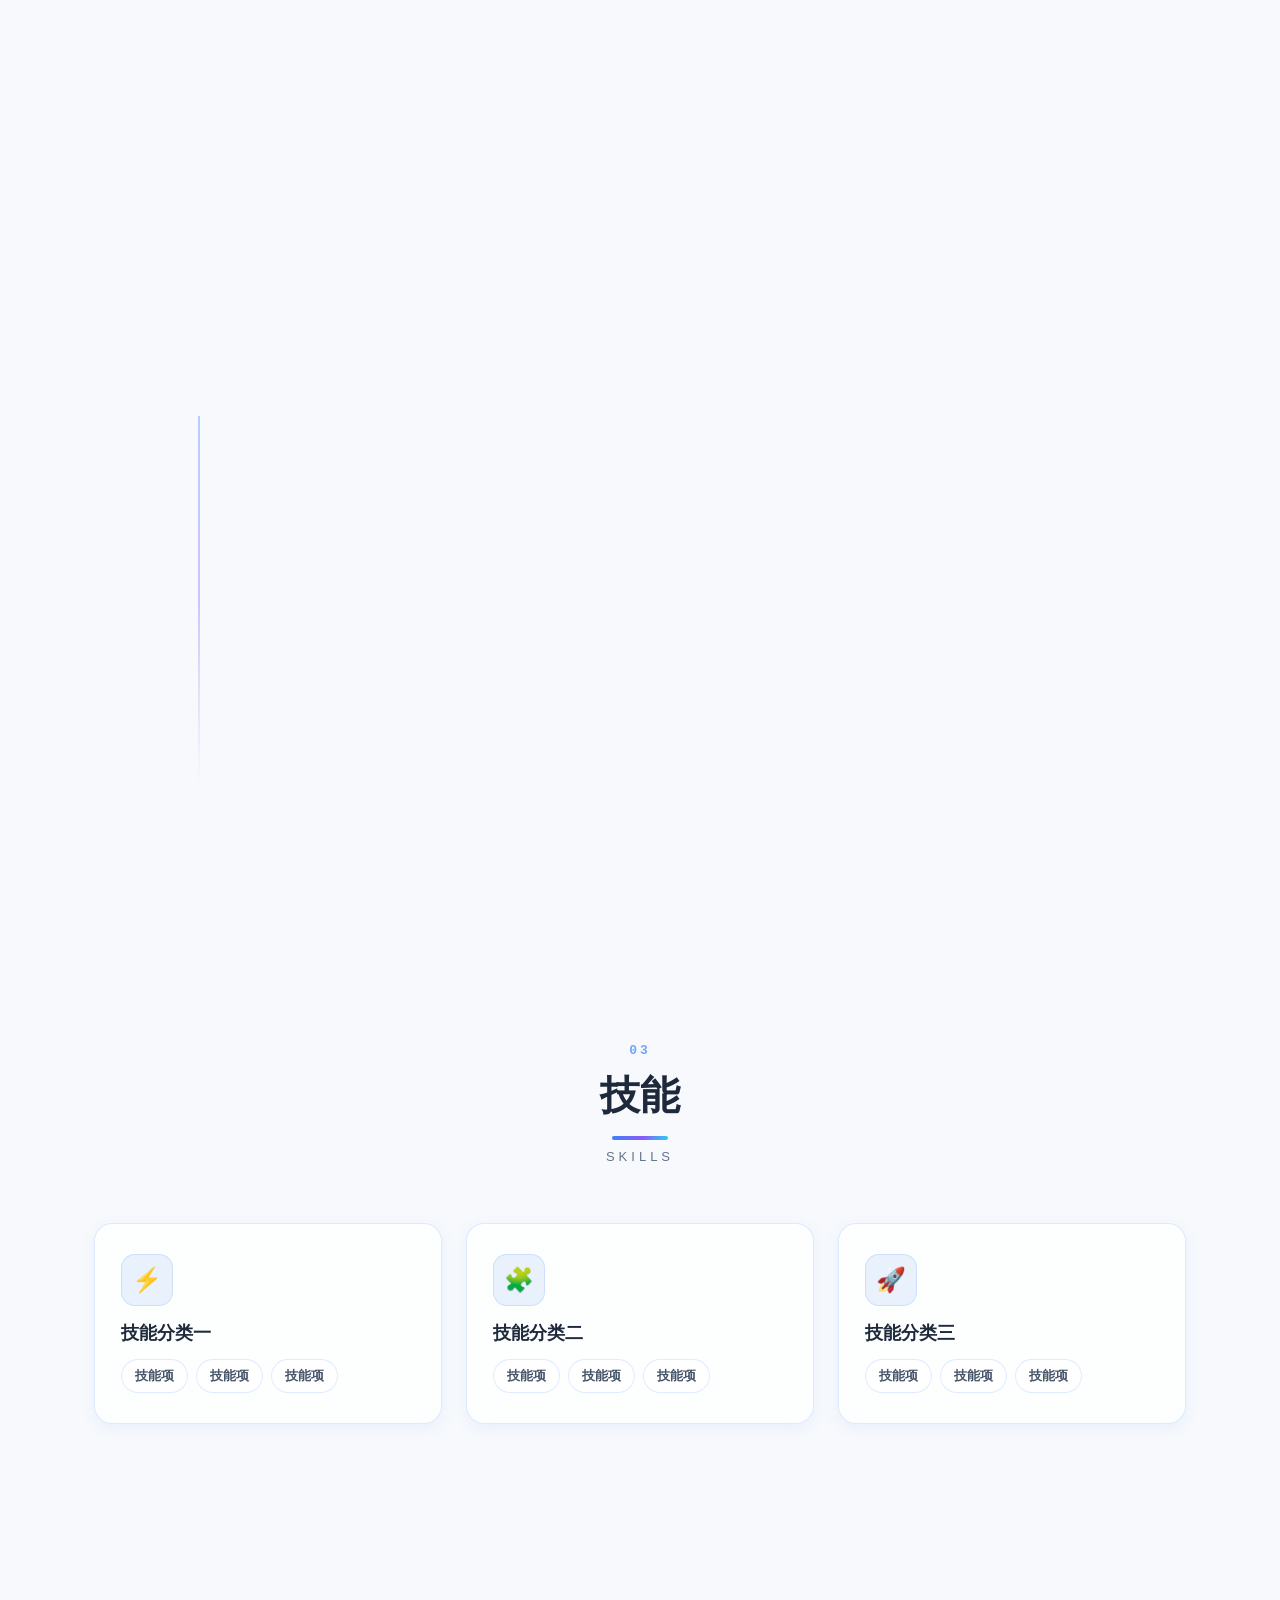
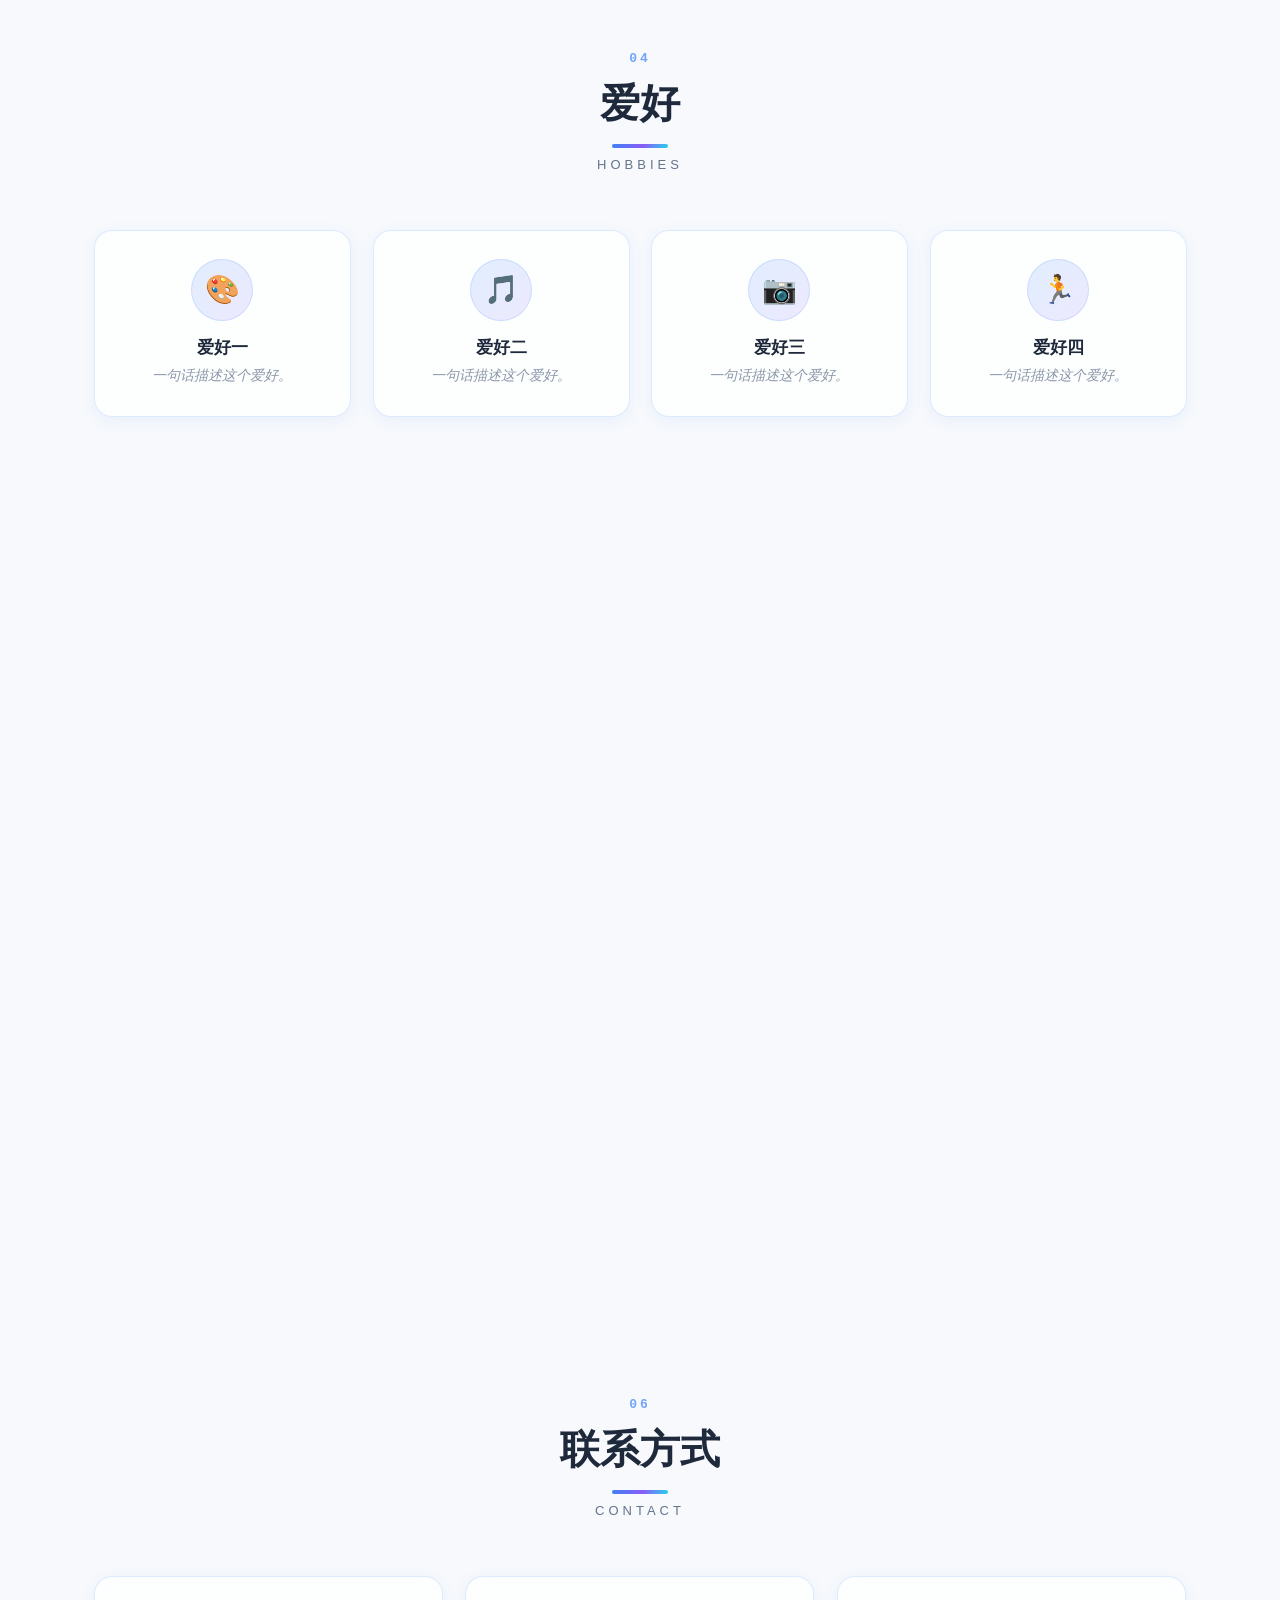
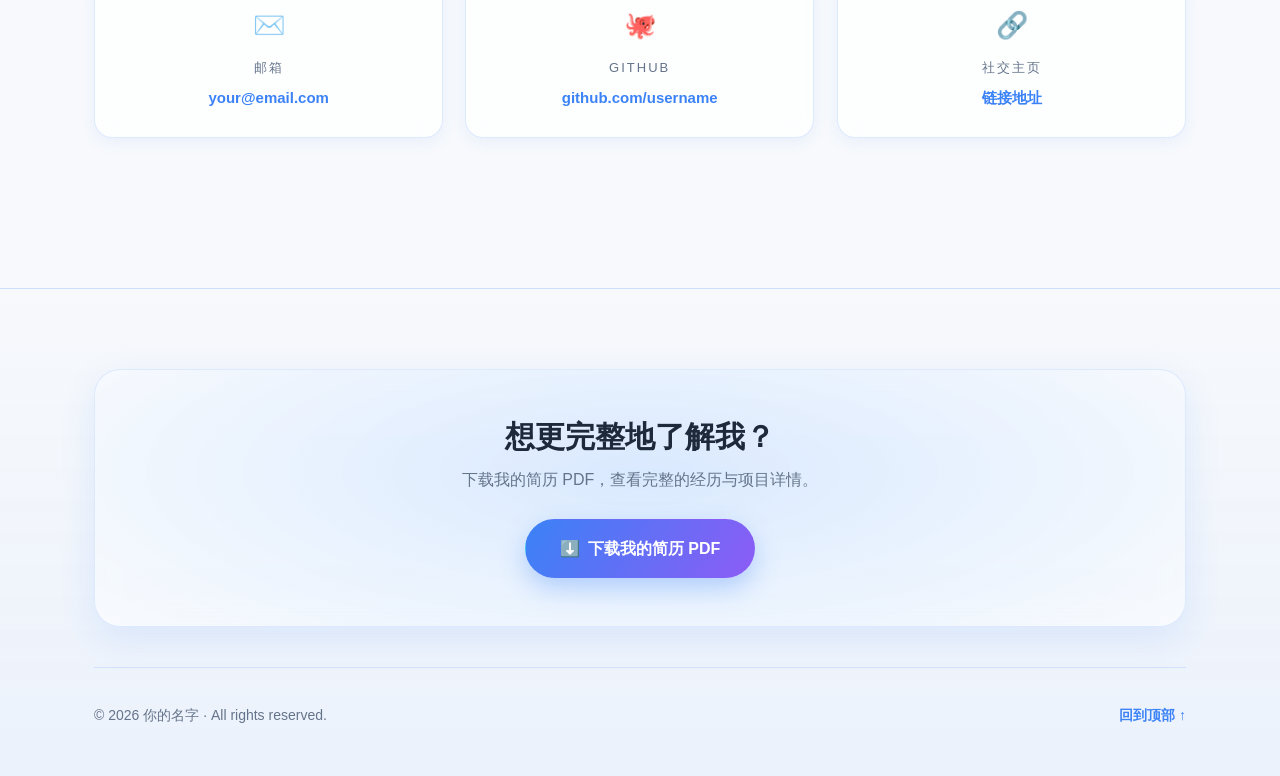
==== commit 4bf83c60: "新增深色主题，跟随系统自动切换（light dark）" ====
--- a/index.html
+++ b/index.html
@@ -3,10 +3,11 @@
 <head>
   <meta charset="UTF-8" />
   <meta name="viewport" content="width=device-width, initial-scale=1.0" />
-  <!-- 本页为纯浅色设计：显式声明配色方案，防止系统/浏览器深色模式自动反色 -->
-  <meta name="color-scheme" content="only light" />
-  <meta name="supported-color-schemes" content="light" />
-  <meta name="theme-color" content="#f7f9fc" />
+  <!-- 同时支持浅色与深色两套主题，跟随系统自动切换 -->
+  <meta name="color-scheme" content="light dark" />
+  <meta name="supported-color-schemes" content="light dark" />
+  <meta name="theme-color" content="#f7f9fc" media="(prefers-color-scheme: light)" />
+  <meta name="theme-color" content="#0b1220" media="(prefers-color-scheme: dark)" />
   <title>个人主页 | 第一版框架</title>
   <meta name="description" content="个人主页 —— 关于我、教育经历、工作经历、技能、爱好与作品。" />
   <link rel="stylesheet" href="css/style.css" />
--- a/css/style.css
+++ b/css/style.css
@@ -5,10 +5,9 @@
 
 /* ---------- 设计变量 ---------- */
 :root {
-  /* 强制本页只使用浅色方案：
-     防止系统/浏览器（尤其是浏览器的"强制网页深色"）自动反色或套用深色 UA 样式，
-     否则浅色背景上的文字、渐变文字会变得看不清。 */
-  color-scheme: only light;
+  /* 声明同时支持浅色与深色方案：
+     站点自身已提供深色主题，浏览器（含"强制网页深色"）会尊重该声明而不再自动反色。 */
+  color-scheme: light dark;
 
   /* 主色：清爽的青蓝 -> 紫罗兰渐变 */
   --c-primary: #3b82f6;
@@ -24,6 +23,17 @@
   --surface-solid: #ffffff;
   --border: rgba(59, 130, 246, 0.16);
 
+  /* 半透明表面（导航 / 标签 / 幽灵按钮 / 时间轴节点等）：
+     统一抽为变量，便于深色主题整体覆盖 */
+  --header-bg: rgba(255, 255, 255, 0.55);
+  --header-bg-scrolled: rgba(255, 255, 255, 0.82);
+  --nav-panel-bg: rgba(255, 255, 255, 0.96);
+  --tag-bg: rgba(255, 255, 255, 0.8);
+  --btn-ghost-bg: rgba(255, 255, 255, 0.7);
+  --btn-ghost-bg-hover: #ffffff;
+  --dot-bg: #ffffff;
+  --stripe: rgba(255, 255, 255, 0.4);
+
   /* 文本（提高次要文字对比度，保证浅色底上也清晰可读） */
   --text: #1e293b;
   --text-soft: #475569;
@@ -56,7 +66,7 @@
 html {
   scroll-behavior: smooth;
   scroll-padding-top: var(--header-h);
-  /* 显式指定不透明的浅色根背景，避免系统深色底透出导致文字对比度异常 */
+  /* 显式指定不透明根背景，避免系统默认底色透出影响对比度 */
   background-color: var(--bg);
 }
 
@@ -190,13 +200,13 @@
   z-index: 100;
   backdrop-filter: blur(14px);
   -webkit-backdrop-filter: blur(14px);
-  background: rgba(255, 255, 255, 0.55);
+  background: var(--header-bg);
   border-bottom: 1px solid transparent;
   transition: background 0.3s var(--ease), border-color 0.3s var(--ease), box-shadow 0.3s var(--ease);
 }
 
 .site-header.is-scrolled {
-  background: rgba(255, 255, 255, 0.82);
+  background: var(--header-bg-scrolled);
   border-bottom-color: var(--border);
   box-shadow: var(--shadow-sm);
 }
@@ -451,14 +461,14 @@
 
 .btn--ghost {
   color: var(--c-primary);
-  background: rgba(255, 255, 255, 0.7);
+  background: var(--btn-ghost-bg);
   border-color: var(--border);
   box-shadow: var(--shadow-sm);
 }
 
 .btn--ghost:hover {
   transform: translateY(-3px);
-  background: #fff;
+  background: var(--btn-ghost-bg-hover);
   box-shadow: var(--shadow);
 }
 
@@ -553,7 +563,7 @@
   width: 16px;
   height: 16px;
   border-radius: 50%;
-  background: #fff;
+  background: var(--dot-bg);
   border: 3px solid var(--c-primary);
   box-shadow: 0 0 0 4px rgba(59, 130, 246, 0.14);
 }
@@ -647,7 +657,7 @@
   padding: 5px 13px;
   border-radius: 999px;
   color: var(--text-soft);
-  background: rgba(255, 255, 255, 0.8);
+  background: var(--tag-bg);
   border: 1px solid var(--border);
   transition: color 0.2s var(--ease), border-color 0.2s var(--ease);
 }
@@ -714,7 +724,7 @@
   font-size: 40px;
   background:
     linear-gradient(135deg, rgba(96, 165, 250, 0.18), rgba(167, 139, 250, 0.2)),
-    repeating-linear-gradient(45deg, rgba(255,255,255,0.4) 0 10px, transparent 10px 20px);
+    repeating-linear-gradient(45deg, var(--stripe) 0 10px, transparent 10px 20px);
   border-bottom: 1px solid var(--border);
 }
 
@@ -876,7 +886,7 @@
     align-items: stretch;
     gap: 2px;
     padding: 12px 20px 20px;
-    background: rgba(255, 255, 255, 0.96);
+    background: var(--nav-panel-bg);
     border-bottom: 1px solid var(--border);
     box-shadow: var(--shadow);
     transform: translateY(-12px);
@@ -932,17 +942,54 @@
   }
 }
 
-/* ---------- 深色模式保护 ---------- */
-/* 本页是浅色系设计：即使系统处于深色模式，也固定为浅色，
-   避免浏览器"自动深色 / 强制反色"把浅色背景反转、导致文字与渐变文字看不清。 */
+/* ---------- 深色主题（跟随系统） ---------- */
+/* 系统/浏览器处于深色模式时覆盖整套设计变量，站点切换为深色，
+   因此无需再被浏览器强制反色。 */
 @media (prefers-color-scheme: dark) {
   :root {
-    color-scheme: only light;
-  }
-
-  html,
-  body {
-    background-color: #f7f9fc;
-    color: #1e293b;
-  }
-}
+    color-scheme: light dark;
+
+    /* 深色底色 */
+    --bg: #0b1220;
+    --bg-soft: #101a2e;
+    --surface: rgba(23, 32, 52, 0.72);
+    --surface-solid: #16203a;
+    --border: rgba(96, 165, 250, 0.22);
+
+    /* 主色：深色底上提亮，保证作为文字 / 描边时对比度足够 */
+    --c-primary: #7cb0ff;
+    --c-accent: #b39bff;
+
+    /* 文本 */
+    --text: #e6edf7;
+    --text-soft: #b8c4d8;
+    --text-muted: #8ea0bd;
+
+    /* 半透明表面 */
+    --header-bg: rgba(11, 18, 32, 0.6);
+    --header-bg-scrolled: rgba(11, 18, 32, 0.86);
+    --nav-panel-bg: rgba(13, 21, 38, 0.97);
+    --tag-bg: rgba(255, 255, 255, 0.06);
+    --btn-ghost-bg: rgba(28, 40, 64, 0.7);
+    --btn-ghost-bg-hover: rgba(36, 50, 80, 0.95);
+    --dot-bg: #0b1220;
+    --stripe: rgba(255, 255, 255, 0.06);
+
+    /* 阴影：深色下改用更深的黑色投影 */
+    --shadow-sm: 0 4px 16px rgba(0, 0, 0, 0.35);
+    --shadow: 0 12px 36px rgba(0, 0, 0, 0.45);
+    --shadow-lg: 0 24px 60px rgba(0, 0, 0, 0.55);
+  }
+
+  /* 深色下减弱背景光晕亮度，避免过曝 */
+  .bg-glow {
+    opacity: 0.32;
+  }
+
+  /* 网格线在深色底上改用亮色，保证可见 */
+  .bg-grid {
+    background-image:
+      linear-gradient(rgba(96, 165, 250, 0.09) 1px, transparent 1px),
+      linear-gradient(90deg, rgba(96, 165, 250, 0.09) 1px, transparent 1px);
+  }
+}
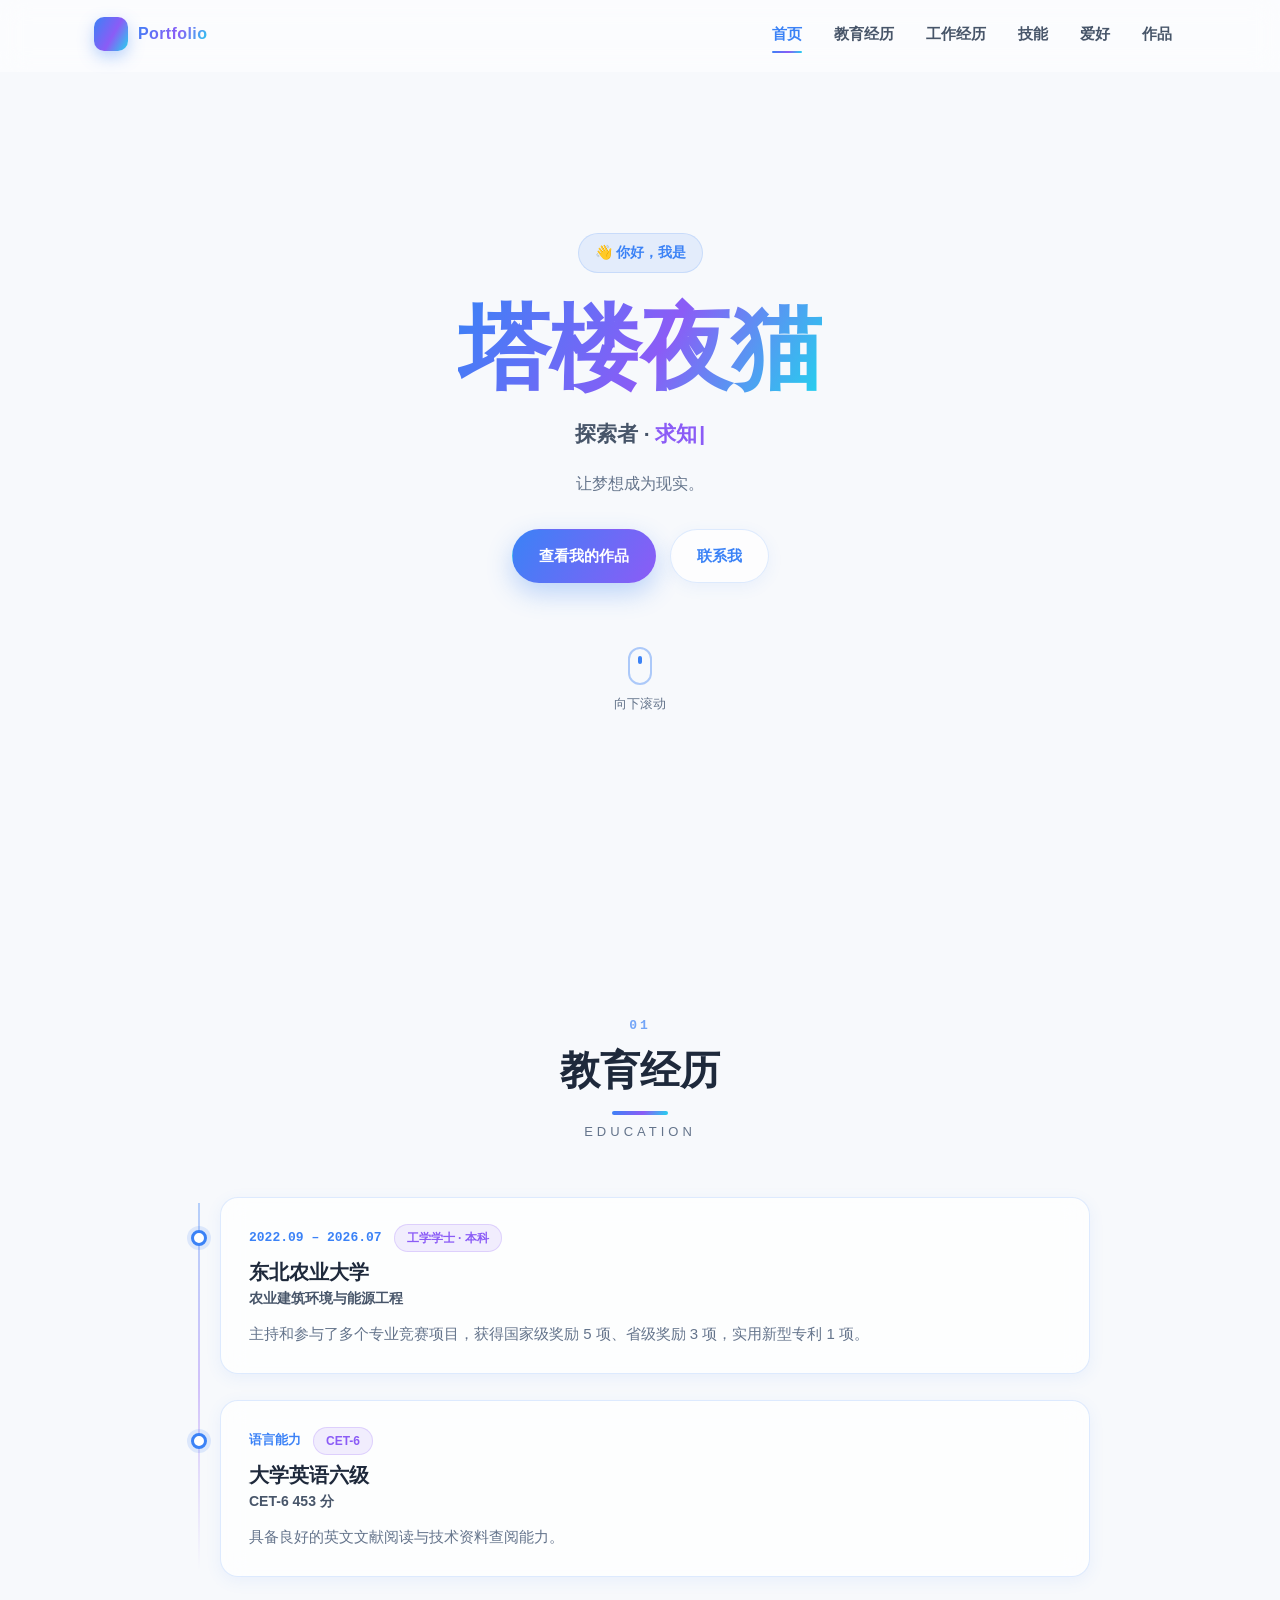
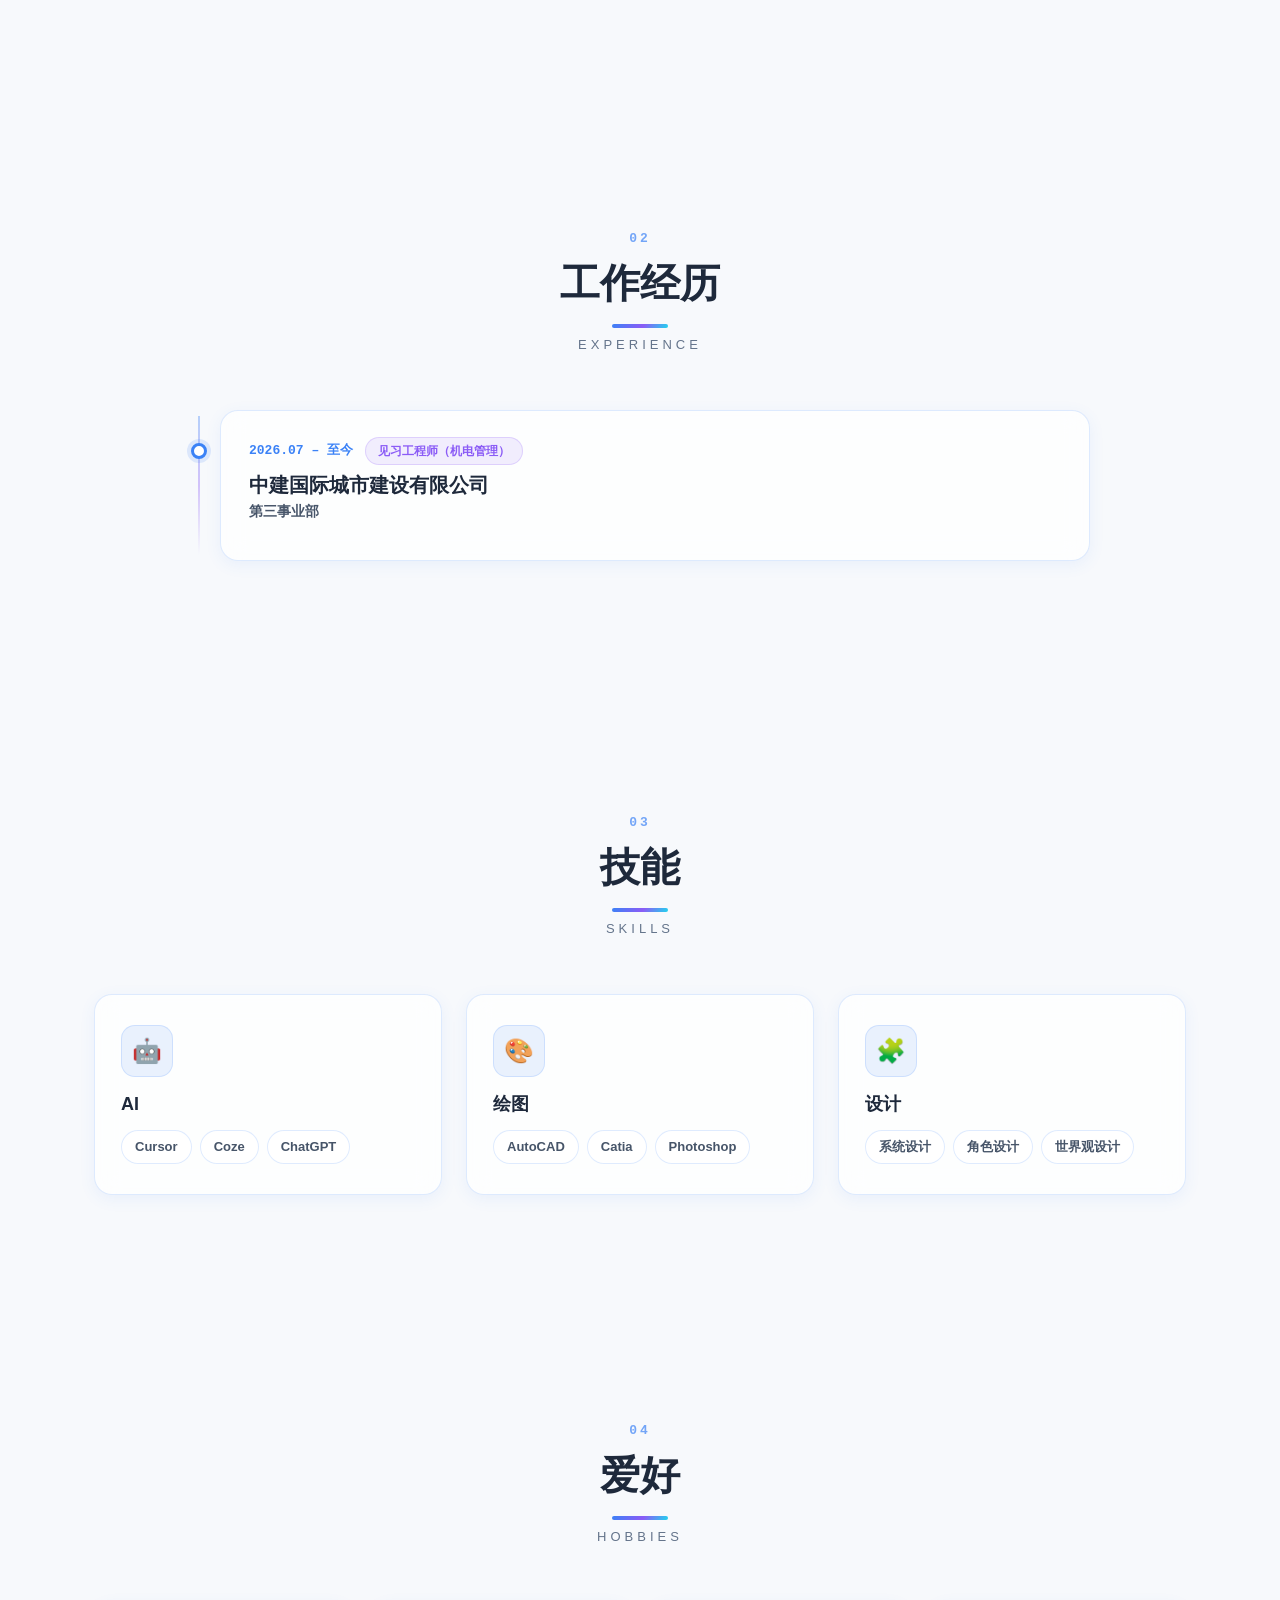
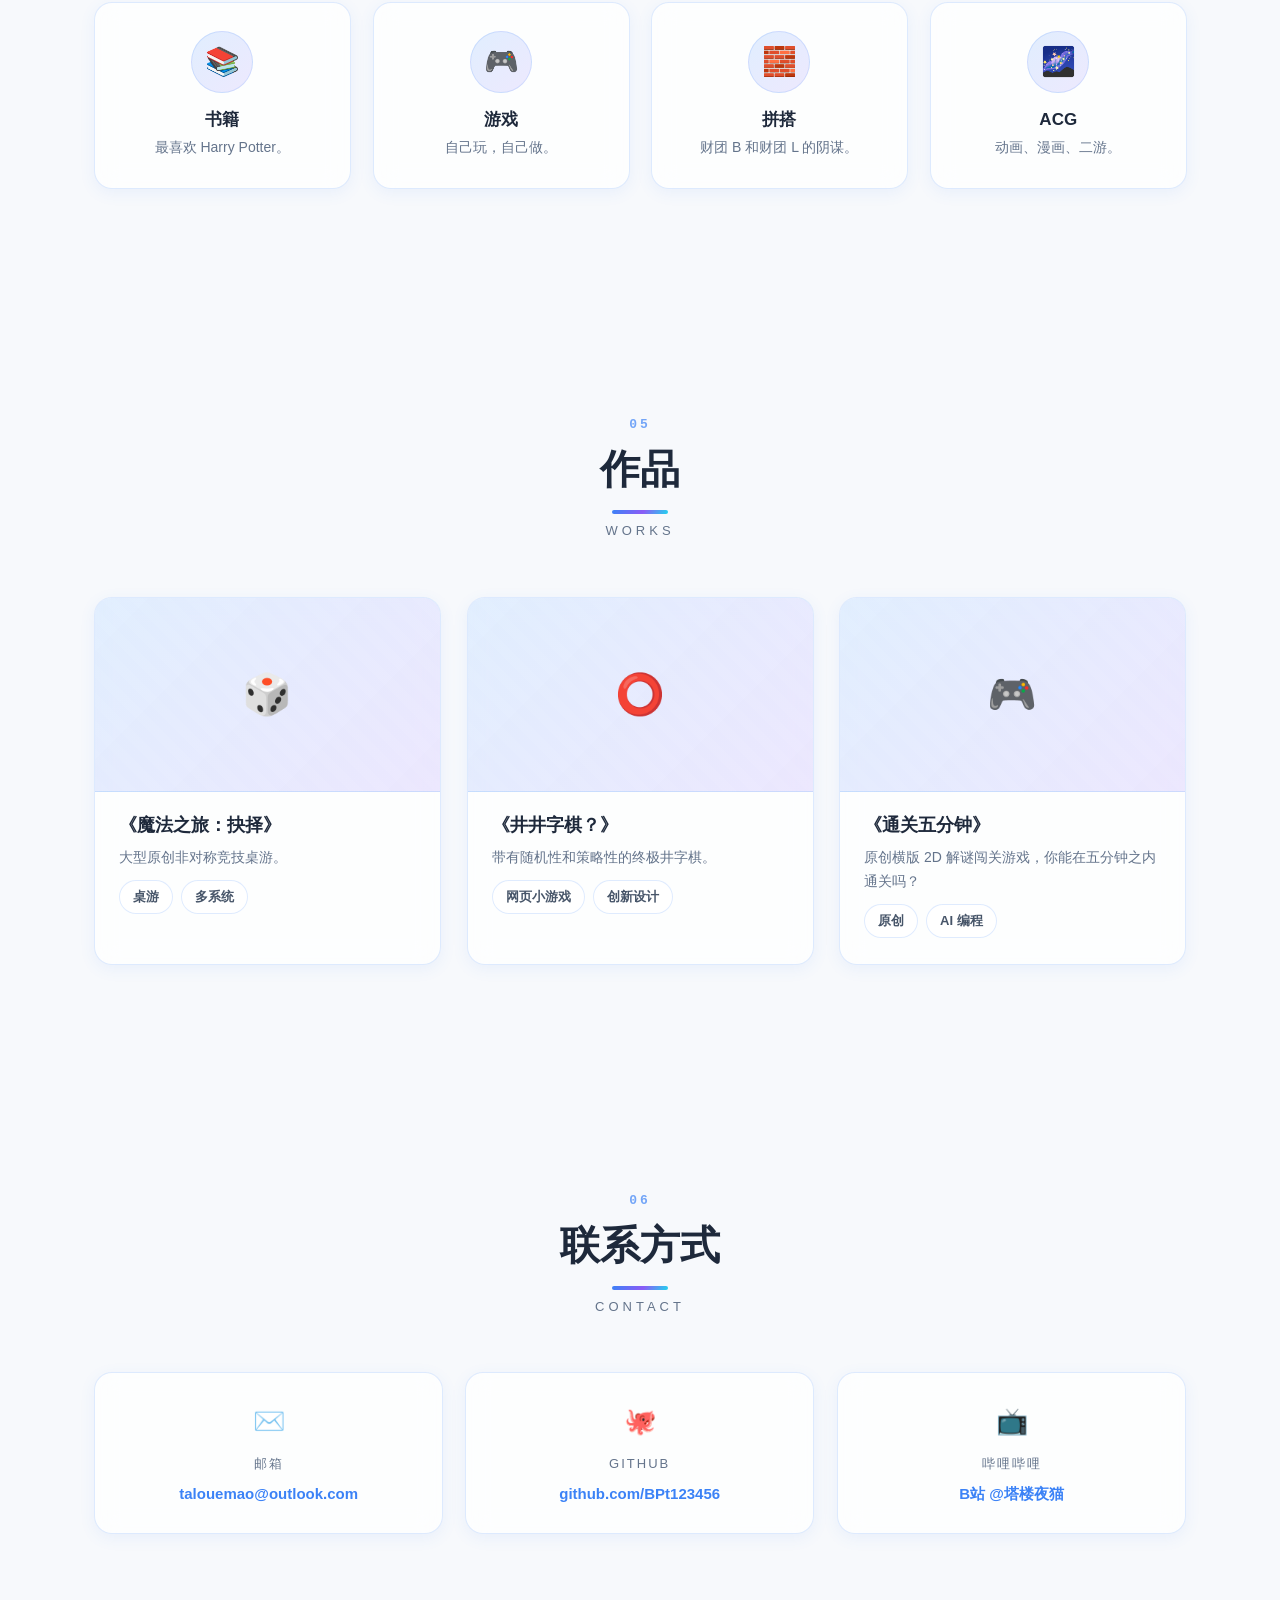
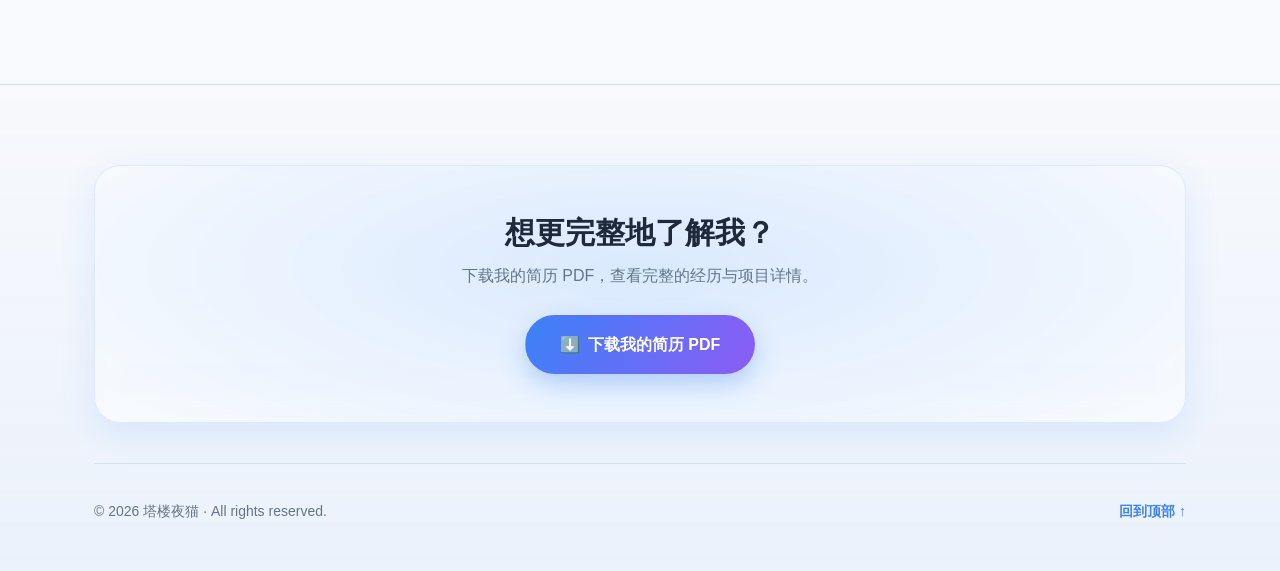
==== commit 780e727c: "填充个人主页内容：Hero、联系方式、教育/工作经历、技能、爱好、作品，并添加简历 PDF" ====
--- a/index.html
+++ b/index.html
@@ -8,8 +8,8 @@
   <meta name="supported-color-schemes" content="light dark" />
   <meta name="theme-color" content="#f7f9fc" media="(prefers-color-scheme: light)" />
   <meta name="theme-color" content="#0b1220" media="(prefers-color-scheme: dark)" />
-  <title>个人主页 | 第一版框架</title>
-  <meta name="description" content="个人主页 —— 关于我、教育经历、工作经历、技能、爱好与作品。" />
+  <title>塔楼夜猫 | 个人主页</title>
+  <meta name="description" content="塔楼夜猫的个人主页 —— 关于我、教育经历、工作经历、技能、爱好与作品。" />
   <link rel="stylesheet" href="css/style.css" />
   <link rel="preconnect" href="https://fonts.googleapis.com" />
 </head>
@@ -49,21 +49,21 @@
   </header>
 
   <main>
-    <!-- ============ 第一页：名字（Hero） ============ -->
+    <!-- ============ 首屏：名字（Hero） ============ -->
     <section id="home" class="section section--hero">
       <div class="container hero">
         <p class="hero__eyebrow reveal">👋 你好，我是</p>
 
         <h1 class="hero__name reveal">
-          <span class="gradient-text">你的名字</span>
+          <span class="gradient-text">塔楼夜猫</span>
         </h1>
 
         <p class="hero__role reveal">
-          一句话介绍自己 · <span class="typed" data-typed='["职业 / 身份标签一","职业 / 身份标签二","职业 / 身份标签三"]'></span><span class="caret">|</span>
+          探索者 · <span class="typed" data-typed='["创造","求知"]'></span><span class="caret">|</span>
         </p>
 
         <p class="hero__desc reveal">
-          这里放一句简短的自我简介，告诉访客你是谁、在做什么、关注什么方向。
+          让梦想成为现实。
         </p>
 
         <div class="hero__actions reveal">
@@ -78,7 +78,7 @@
       </div>
     </section>
 
-    <!-- ============ 第二页：教育经历 ============ -->
+    <!-- ============ 教育经历 ============ -->
     <section id="education" class="section">
       <div class="container">
         <header class="section__head reveal">
@@ -88,37 +88,36 @@
         </header>
 
         <div class="timeline">
-          <!-- 教育条目（占位，后续填入内容） -->
           <article class="timeline__item glass-card reveal">
             <div class="timeline__dot"></div>
             <div class="timeline__meta">
-              <span class="timeline__date">起止时间</span>
-              <span class="badge">学历 / 学位</span>
-            </div>
-            <h3 class="timeline__title">学校名称</h3>
-            <p class="timeline__sub">专业名称</p>
-            <p class="timeline__desc placeholder-text">
-              此处填写在校经历、主修课程、荣誉奖项等描述内容。
+              <span class="timeline__date">2022.09 – 2026.07</span>
+              <span class="badge">工学学士 · 本科</span>
+            </div>
+            <h3 class="timeline__title">东北农业大学</h3>
+            <p class="timeline__sub">农业建筑环境与能源工程</p>
+            <p class="timeline__desc">
+              主持和参与了多个专业竞赛项目，获得国家级奖励 5 项、省级奖励 3 项，实用新型专利 1 项。
             </p>
           </article>
 
           <article class="timeline__item glass-card reveal">
             <div class="timeline__dot"></div>
             <div class="timeline__meta">
-              <span class="timeline__date">起止时间</span>
-              <span class="badge">学历 / 学位</span>
-            </div>
-            <h3 class="timeline__title">学校名称</h3>
-            <p class="timeline__sub">专业名称</p>
-            <p class="timeline__desc placeholder-text">
-              此处填写在校经历、主修课程、荣誉奖项等描述内容。
+              <span class="timeline__date">语言能力</span>
+              <span class="badge">CET-6</span>
+            </div>
+            <h3 class="timeline__title">大学英语六级</h3>
+            <p class="timeline__sub">CET-6 453 分</p>
+            <p class="timeline__desc">
+              具备良好的英文文献阅读与技术资料查阅能力。
             </p>
           </article>
         </div>
       </div>
     </section>
 
-    <!-- ============ 第三页：工作经历 ============ -->
+    <!-- ============ 工作经历 ============ -->
     <section id="experience" class="section">
       <div class="container">
         <header class="section__head reveal">
@@ -128,37 +127,20 @@
         </header>
 
         <div class="timeline">
-          <!-- 工作条目（占位，后续填入内容） -->
           <article class="timeline__item glass-card reveal">
             <div class="timeline__dot"></div>
             <div class="timeline__meta">
-              <span class="timeline__date">起止时间</span>
-              <span class="badge">职位名称</span>
-            </div>
-            <h3 class="timeline__title">公司名称</h3>
-            <p class="timeline__sub">部门 / 团队</p>
-            <p class="timeline__desc placeholder-text">
-              此处填写工作职责、项目成果、技术栈等描述内容。
-            </p>
-          </article>
-
-          <article class="timeline__item glass-card reveal">
-            <div class="timeline__dot"></div>
-            <div class="timeline__meta">
-              <span class="timeline__date">起止时间</span>
-              <span class="badge">职位名称</span>
-            </div>
-            <h3 class="timeline__title">公司名称</h3>
-            <p class="timeline__sub">部门 / 团队</p>
-            <p class="timeline__desc placeholder-text">
-              此处填写工作职责、项目成果、技术栈等描述内容。
-            </p>
-          </article>
-        </div>
-      </div>
-    </section>
-
-    <!-- ============ 第四页：技能 ============ -->
+              <span class="timeline__date">2026.07 – 至今</span>
+              <span class="badge">见习工程师（机电管理）</span>
+            </div>
+            <h3 class="timeline__title">中建国际城市建设有限公司</h3>
+            <p class="timeline__sub">第三事业部</p>
+          </article>
+        </div>
+      </div>
+    </section>
+
+    <!-- ============ 技能 ============ -->
     <section id="skills" class="section">
       <div class="container">
         <header class="section__head reveal">
@@ -168,41 +150,40 @@
         </header>
 
         <div class="skills-grid">
-          <!-- 技能条目（占位，后续填入内容） -->
           <article class="skill-card glass-card reveal">
-            <div class="skill-card__icon">⚡</div>
-            <h3 class="skill-card__title">技能分类一</h3>
+            <div class="skill-card__icon">🤖</div>
+            <h3 class="skill-card__title">AI</h3>
             <ul class="skill-card__tags">
-              <li class="tag">技能项</li>
-              <li class="tag">技能项</li>
-              <li class="tag">技能项</li>
+              <li class="tag">Cursor</li>
+              <li class="tag">Coze</li>
+              <li class="tag">ChatGPT</li>
+            </ul>
+          </article>
+
+          <article class="skill-card glass-card reveal">
+            <div class="skill-card__icon">🎨</div>
+            <h3 class="skill-card__title">绘图</h3>
+            <ul class="skill-card__tags">
+              <li class="tag">AutoCAD</li>
+              <li class="tag">Catia</li>
+              <li class="tag">Photoshop</li>
             </ul>
           </article>
 
           <article class="skill-card glass-card reveal">
             <div class="skill-card__icon">🧩</div>
-            <h3 class="skill-card__title">技能分类二</h3>
+            <h3 class="skill-card__title">设计</h3>
             <ul class="skill-card__tags">
-              <li class="tag">技能项</li>
-              <li class="tag">技能项</li>
-              <li class="tag">技能项</li>
+              <li class="tag">系统设计</li>
+              <li class="tag">角色设计</li>
+              <li class="tag">世界观设计</li>
             </ul>
           </article>
-
-          <article class="skill-card glass-card reveal">
-            <div class="skill-card__icon">🚀</div>
-            <h3 class="skill-card__title">技能分类三</h3>
-            <ul class="skill-card__tags">
-              <li class="tag">技能项</li>
-              <li class="tag">技能项</li>
-              <li class="tag">技能项</li>
-            </ul>
-          </article>
-        </div>
-      </div>
-    </section>
-
-    <!-- ============ 第五页：爱好 ============ -->
+        </div>
+      </div>
+    </section>
+
+    <!-- ============ 爱好 ============ -->
     <section id="hobbies" class="section">
       <div class="container">
         <header class="section__head reveal">
@@ -212,35 +193,34 @@
         </header>
 
         <div class="hobbies-grid">
-          <!-- 爱好条目（占位，后续填入内容） -->
           <article class="hobby-card glass-card reveal">
-            <div class="hobby-card__icon">🎨</div>
-            <h3 class="hobby-card__title">爱好一</h3>
-            <p class="hobby-card__desc placeholder-text">一句话描述这个爱好。</p>
+            <div class="hobby-card__icon">📚</div>
+            <h3 class="hobby-card__title">书籍</h3>
+            <p class="hobby-card__desc">最喜欢 Harry Potter。</p>
           </article>
 
           <article class="hobby-card glass-card reveal">
-            <div class="hobby-card__icon">🎵</div>
-            <h3 class="hobby-card__title">爱好二</h3>
-            <p class="hobby-card__desc placeholder-text">一句话描述这个爱好。</p>
+            <div class="hobby-card__icon">🎮</div>
+            <h3 class="hobby-card__title">游戏</h3>
+            <p class="hobby-card__desc">自己玩，自己做。</p>
           </article>
 
           <article class="hobby-card glass-card reveal">
-            <div class="hobby-card__icon">📷</div>
-            <h3 class="hobby-card__title">爱好三</h3>
-            <p class="hobby-card__desc placeholder-text">一句话描述这个爱好。</p>
+            <div class="hobby-card__icon">🧱</div>
+            <h3 class="hobby-card__title">拼搭</h3>
+            <p class="hobby-card__desc">财团 B 和财团 L 的阴谋。</p>
           </article>
 
           <article class="hobby-card glass-card reveal">
-            <div class="hobby-card__icon">🏃</div>
-            <h3 class="hobby-card__title">爱好四</h3>
-            <p class="hobby-card__desc placeholder-text">一句话描述这个爱好。</p>
-          </article>
-        </div>
-      </div>
-    </section>
-
-    <!-- ============ 第六页：作品 ============ -->
+            <div class="hobby-card__icon">🌌</div>
+            <h3 class="hobby-card__title">ACG</h3>
+            <p class="hobby-card__desc">动画、漫画、二游。</p>
+          </article>
+        </div>
+      </div>
+    </section>
+
+    <!-- ============ 作品 ============ -->
     <section id="works" class="section">
       <div class="container">
         <header class="section__head reveal">
@@ -250,45 +230,44 @@
         </header>
 
         <div class="works-grid">
-          <!-- 作品条目（占位，后续填入内容） -->
           <article class="work-card glass-card reveal">
             <div class="work-card__thumb">
-              <span class="work-card__thumb-icon">🖼️</span>
+              <span class="work-card__thumb-icon">🎲</span>
             </div>
             <div class="work-card__body">
-              <h3 class="work-card__title">作品名称</h3>
-              <p class="work-card__desc placeholder-text">作品简介一句话。</p>
+              <h3 class="work-card__title">《魔法之旅：抉择》</h3>
+              <p class="work-card__desc">大型原创非对称竞技桌游。</p>
               <ul class="work-card__tags">
-                <li class="tag">标签</li>
-                <li class="tag">标签</li>
+                <li class="tag">桌游</li>
+                <li class="tag">多系统</li>
               </ul>
             </div>
           </article>
 
           <article class="work-card glass-card reveal">
             <div class="work-card__thumb">
-              <span class="work-card__thumb-icon">🖼️</span>
+              <span class="work-card__thumb-icon">⭕</span>
             </div>
             <div class="work-card__body">
-              <h3 class="work-card__title">作品名称</h3>
-              <p class="work-card__desc placeholder-text">作品简介一句话。</p>
+              <h3 class="work-card__title">《井井字棋？》</h3>
+              <p class="work-card__desc">带有随机性和策略性的终极井字棋。</p>
               <ul class="work-card__tags">
-                <li class="tag">标签</li>
-                <li class="tag">标签</li>
+                <li class="tag">网页小游戏</li>
+                <li class="tag">创新设计</li>
               </ul>
             </div>
           </article>
 
           <article class="work-card glass-card reveal">
             <div class="work-card__thumb">
-              <span class="work-card__thumb-icon">🖼️</span>
+              <span class="work-card__thumb-icon">🎮</span>
             </div>
             <div class="work-card__body">
-              <h3 class="work-card__title">作品名称</h3>
-              <p class="work-card__desc placeholder-text">作品简介一句话。</p>
+              <h3 class="work-card__title">《通关五分钟》</h3>
+              <p class="work-card__desc">原创横版 2D 解谜闯关游戏，你能在五分钟之内通关吗？</p>
               <ul class="work-card__tags">
-                <li class="tag">标签</li>
-                <li class="tag">标签</li>
+                <li class="tag">原创</li>
+                <li class="tag">AI 编程</li>
               </ul>
             </div>
           </article>
@@ -306,20 +285,32 @@
         </header>
 
         <div class="contact-grid">
-          <a class="contact-card glass-card reveal" href="#" aria-label="邮箱">
+          <a class="contact-card glass-card reveal" href="mailto:talouemao@outlook.com" aria-label="邮箱">
             <span class="contact-card__icon">✉️</span>
             <span class="contact-card__label">邮箱</span>
-            <span class="contact-card__value">your@email.com</span>
+            <span class="contact-card__value">talouemao@outlook.com</span>
           </a>
-          <a class="contact-card glass-card reveal" href="#" aria-label="GitHub">
+          <a
+            class="contact-card glass-card reveal"
+            href="https://github.com/BPt123456"
+            target="_blank"
+            rel="noopener noreferrer"
+            aria-label="GitHub"
+          >
             <span class="contact-card__icon">🐙</span>
             <span class="contact-card__label">GitHub</span>
-            <span class="contact-card__value">github.com/username</span>
+            <span class="contact-card__value">github.com/BPt123456</span>
           </a>
-          <a class="contact-card glass-card reveal" href="#" aria-label="社交主页">
-            <span class="contact-card__icon">🔗</span>
-            <span class="contact-card__label">社交主页</span>
-            <span class="contact-card__value">链接地址</span>
+          <a
+            class="contact-card glass-card reveal"
+            href="https://space.bilibili.com/443295077"
+            target="_blank"
+            rel="noopener noreferrer"
+            aria-label="哔哩哔哩"
+          >
+            <span class="contact-card__icon">📺</span>
+            <span class="contact-card__label">哔哩哔哩</span>
+            <span class="contact-card__value">B站 @塔楼夜猫</span>
           </a>
         </div>
       </div>
@@ -344,7 +335,7 @@
       </div>
 
       <div class="footer__bottom">
-        <p class="footer__copyright">© <span id="year"></span> 你的名字 · All rights reserved.</p>
+        <p class="footer__copyright">© <span id="year"></span> 塔楼夜猫 · All rights reserved.</p>
         <a href="#home" class="footer__top">回到顶部 ↑</a>
       </div>
     </div>
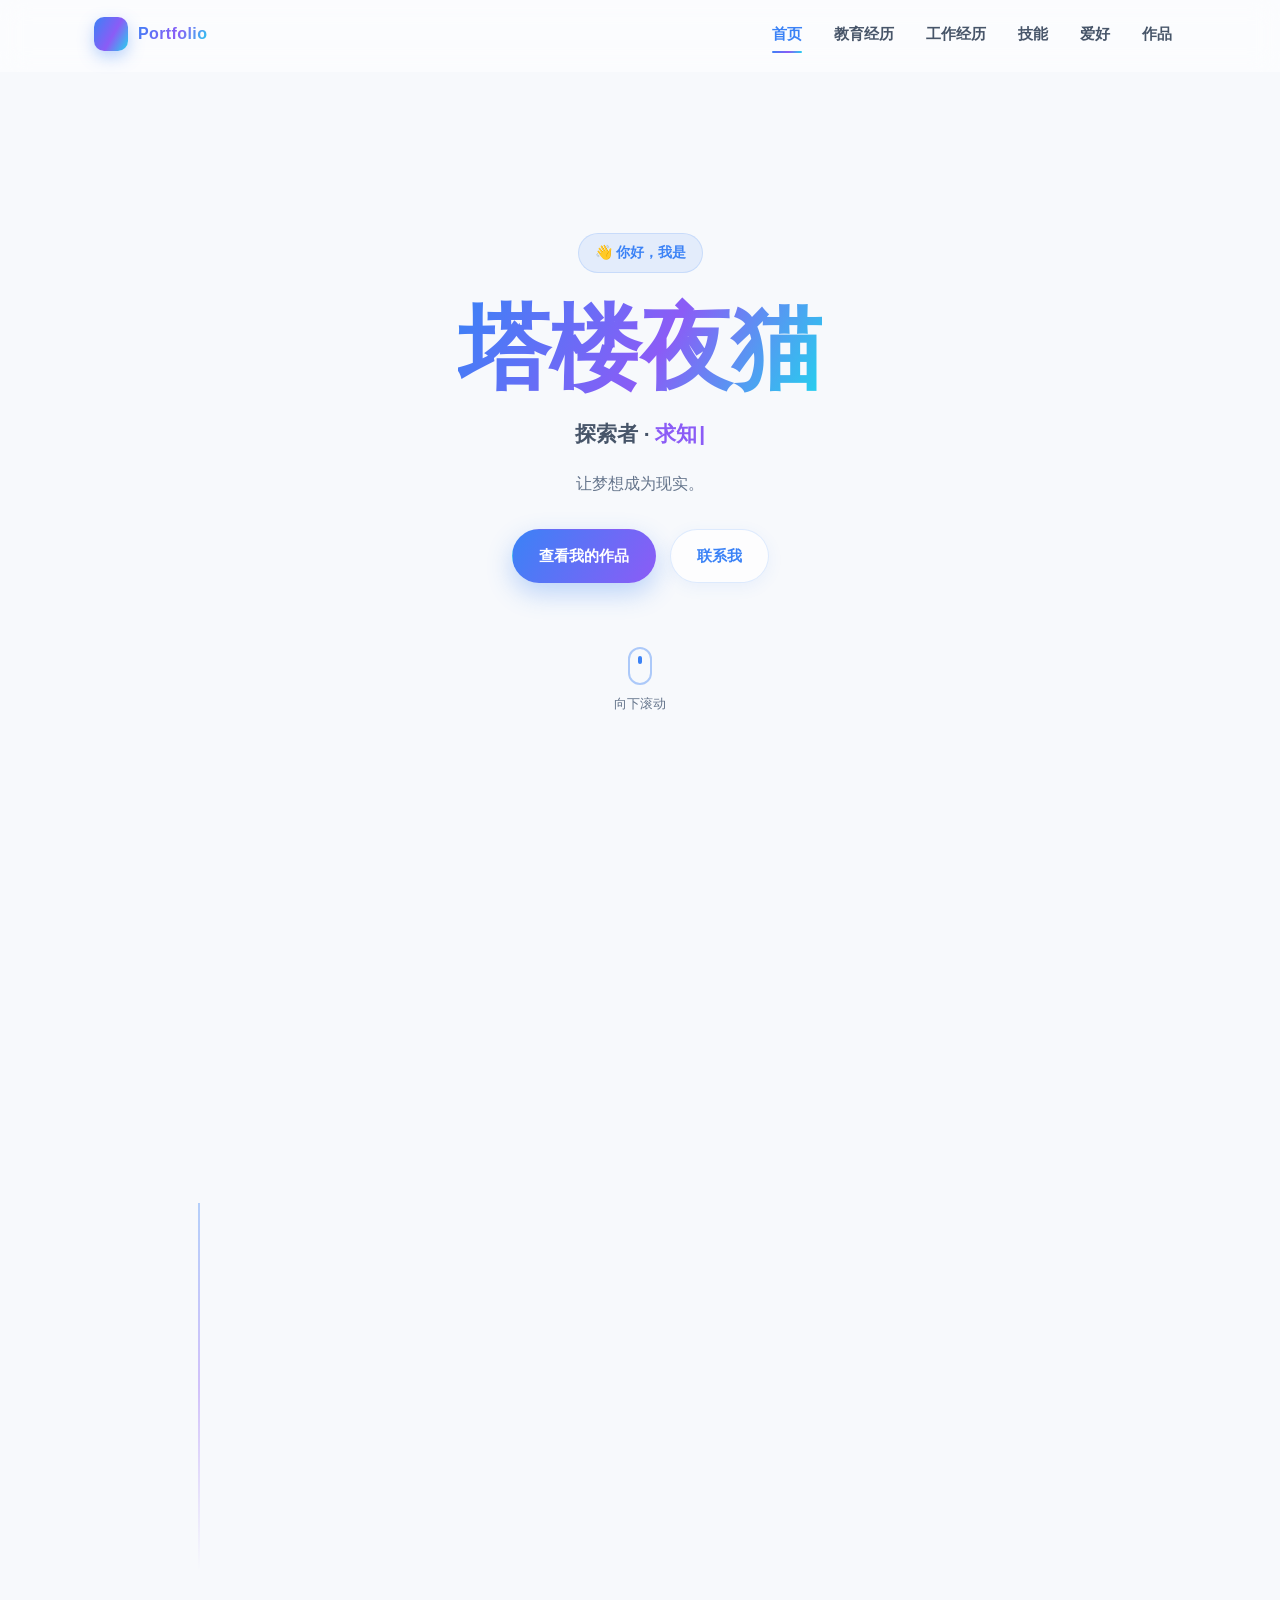
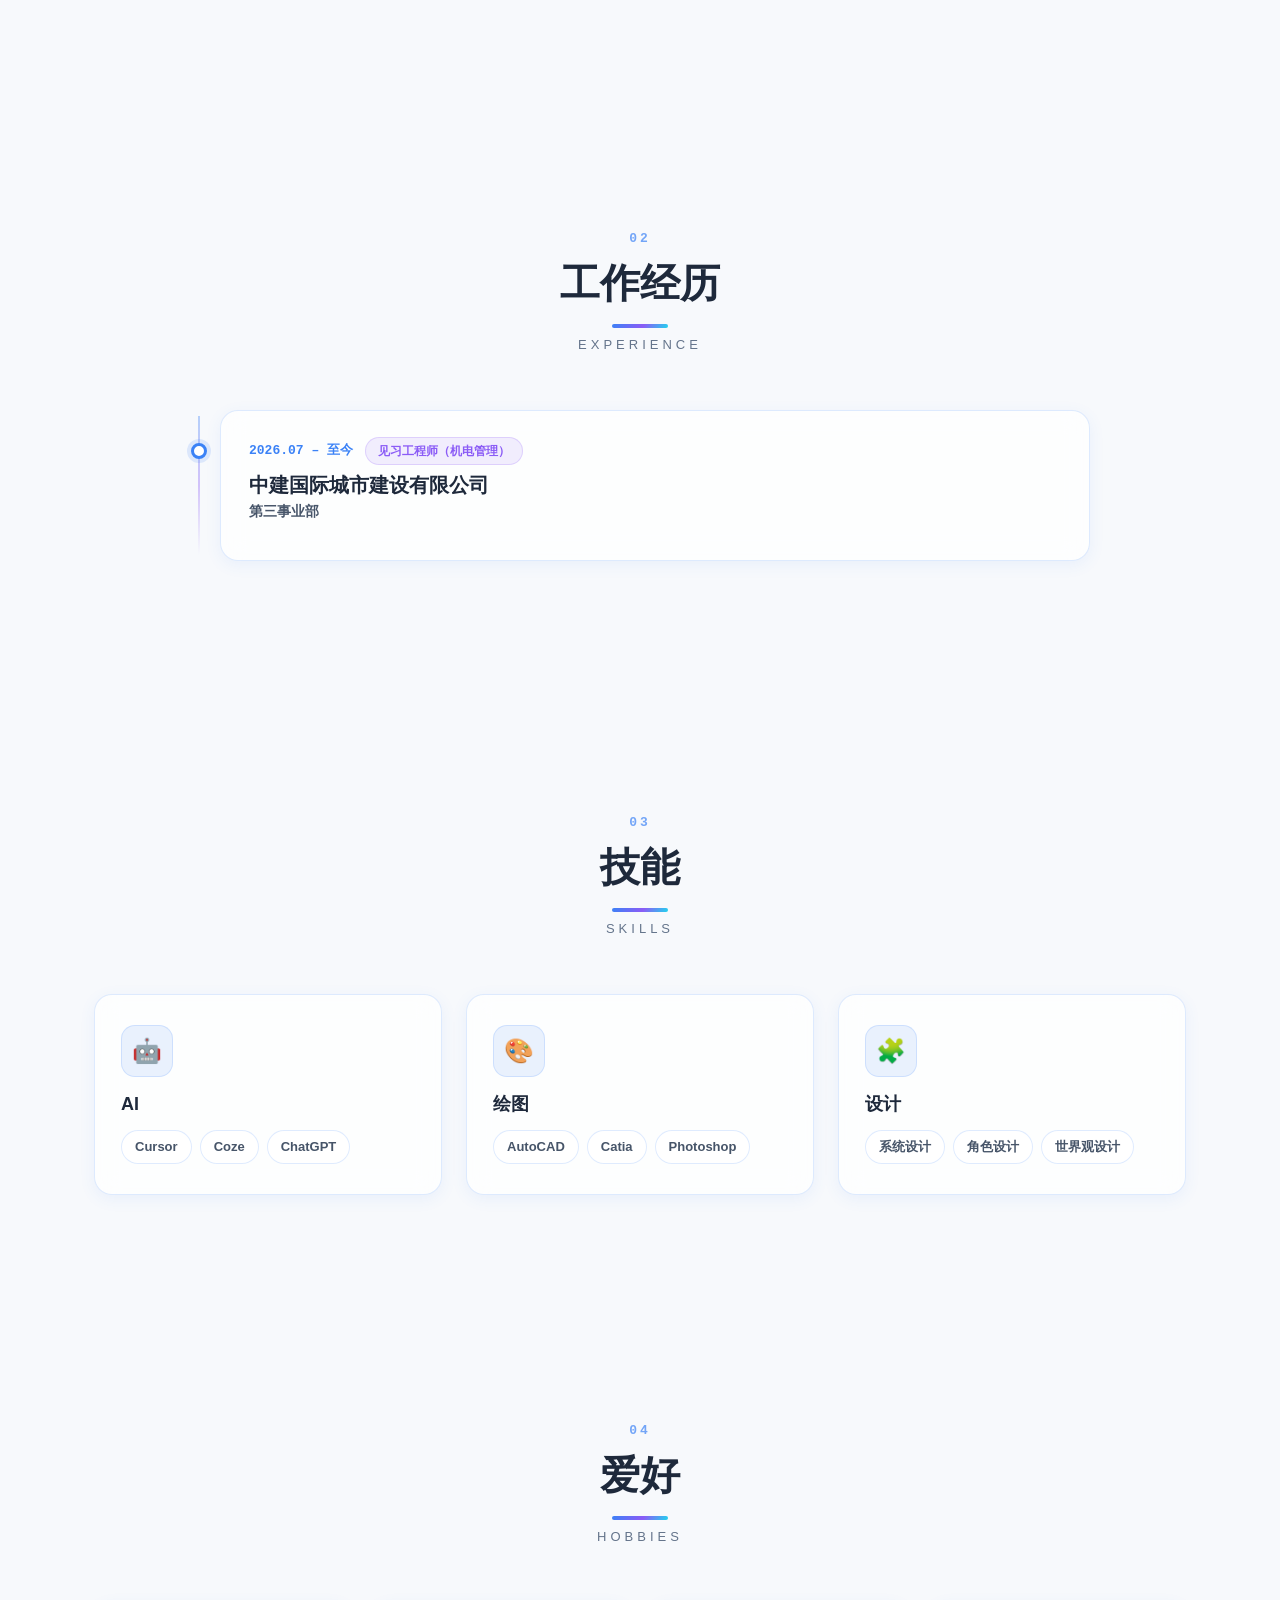
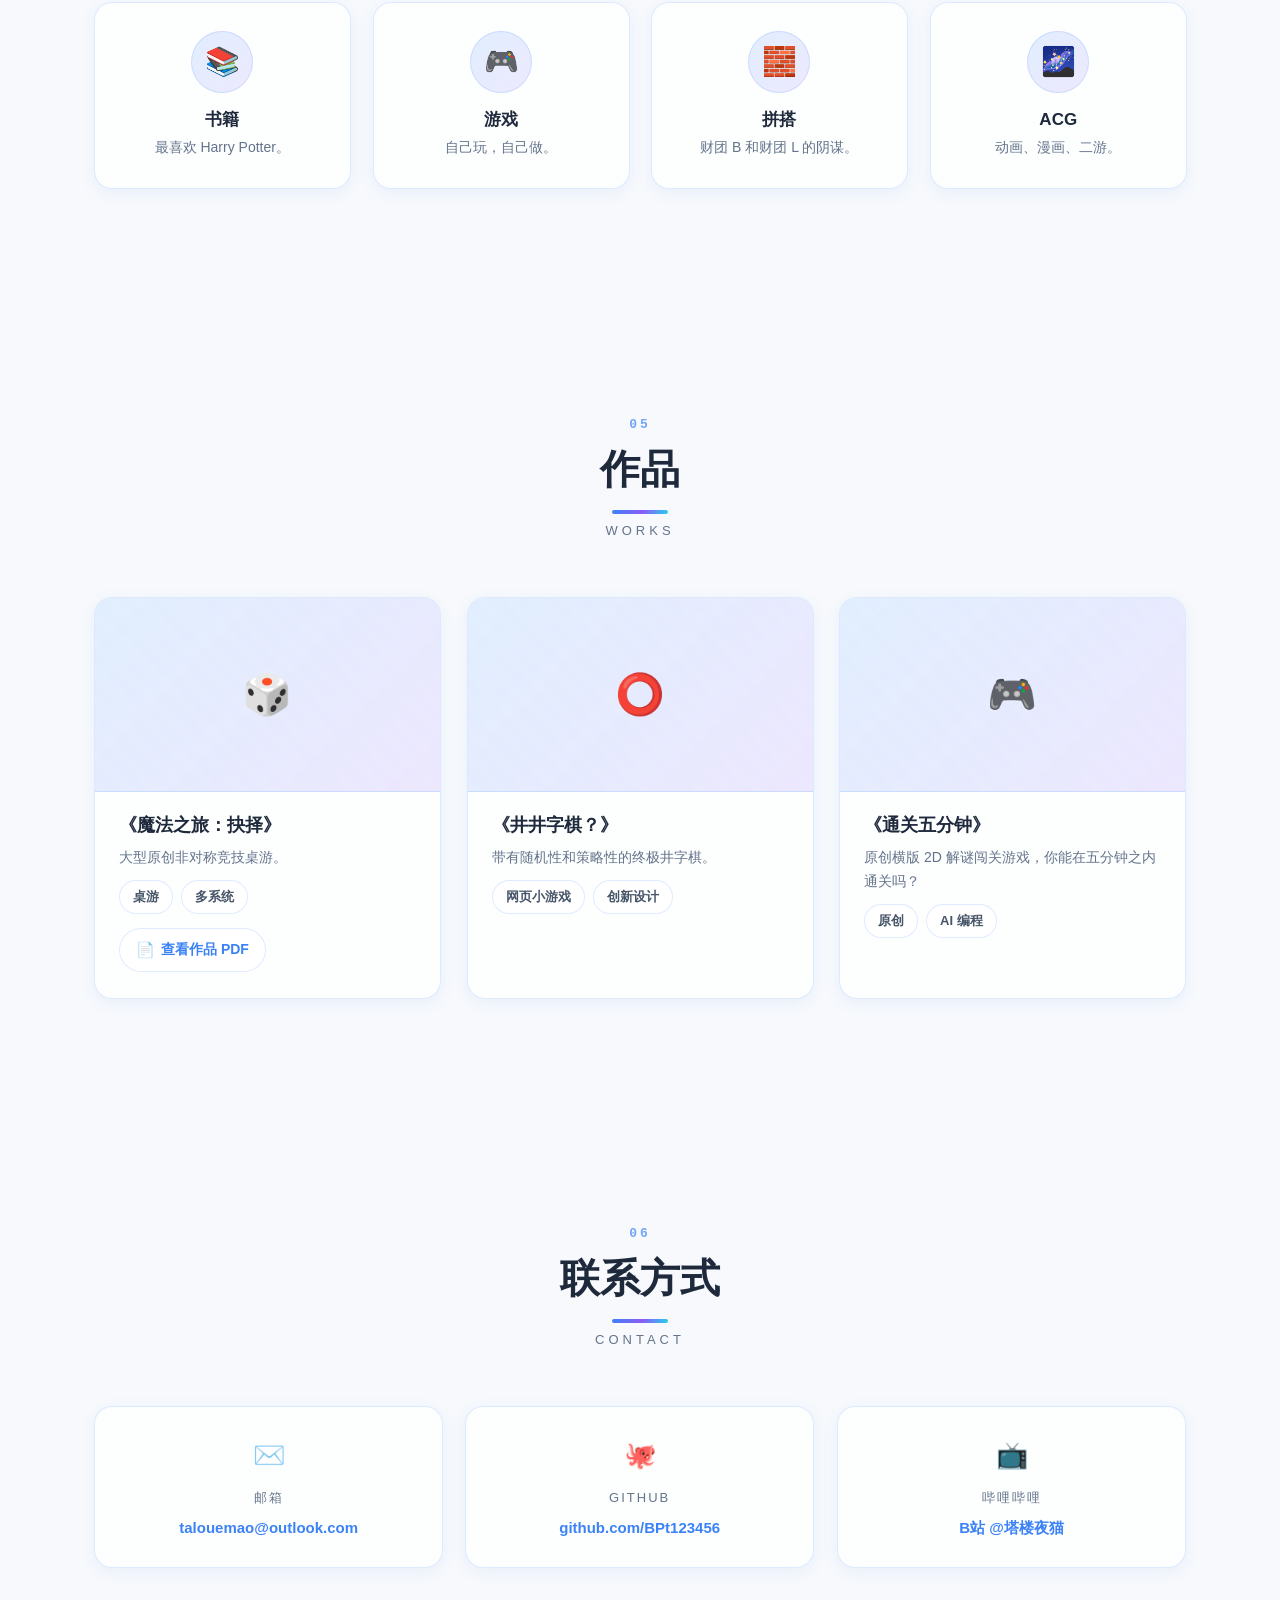
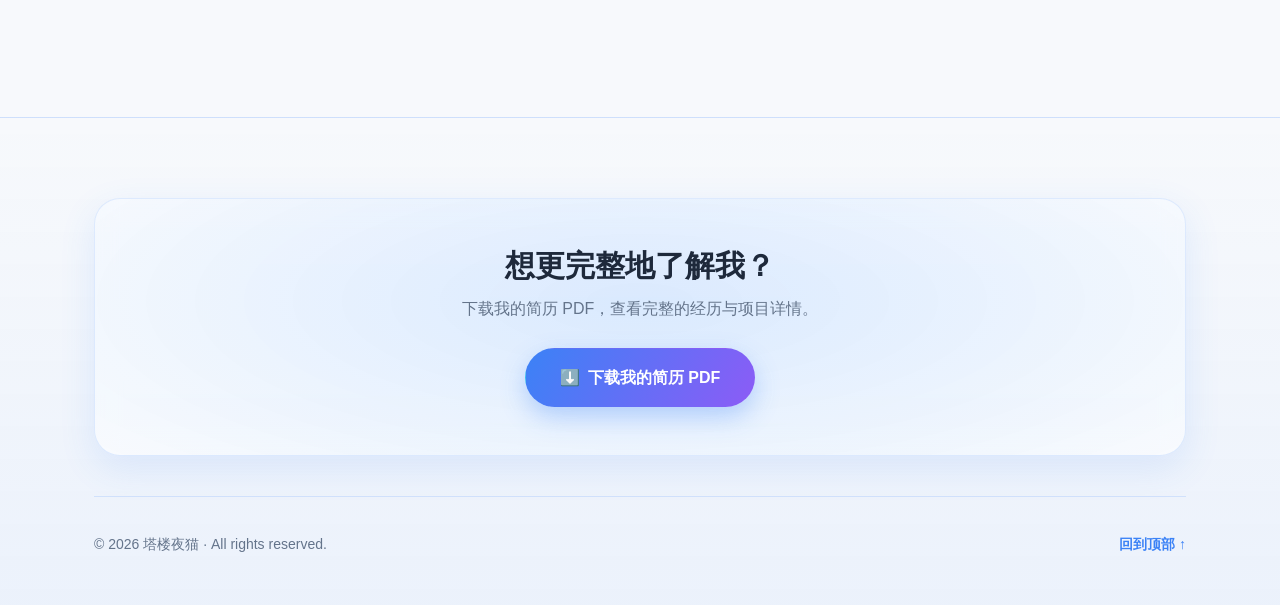
==== commit 8e0ea469: "作品区块支持 PDF 链接：为《魔法之旅：抉择》添加查看按钮与 works 目录" ====
--- a/index.html
+++ b/index.html
@@ -241,6 +241,15 @@
                 <li class="tag">桌游</li>
                 <li class="tag">多系统</li>
               </ul>
+              <a
+                class="work-card__link"
+                href="assets/works/magic-journey.pdf"
+                target="_blank"
+                rel="noopener noreferrer"
+              >
+                <span class="work-card__link-icon">📄</span>
+                查看作品 PDF
+              </a>
             </div>
           </article>
 
--- a/css/style.css
+++ b/css/style.css
@@ -743,6 +743,36 @@
   margin: 0;
   font-size: 14px;
   color: var(--text-muted);
+}
+
+/* 作品外链（查看 / 下载） */
+.work-card__link {
+  align-self: flex-start;
+  margin-top: 4px;
+  display: inline-flex;
+  align-items: center;
+  gap: 6px;
+  padding: 8px 16px;
+  font-size: 14px;
+  font-weight: 600;
+  color: var(--c-primary);
+  text-decoration: none;
+  border: 1px solid var(--border);
+  border-radius: 999px;
+  background: var(--btn-ghost-bg);
+  transition: transform 0.25s var(--ease), background 0.25s var(--ease),
+    color 0.25s var(--ease), box-shadow 0.25s var(--ease);
+}
+
+.work-card__link:hover {
+  transform: translateY(-3px);
+  color: var(--c-accent);
+  background: var(--btn-ghost-bg-hover);
+  box-shadow: var(--shadow-sm);
+}
+
+.work-card__link-icon {
+  font-size: 15px;
 }
 
 /* ---------- 联系方式 ---------- */
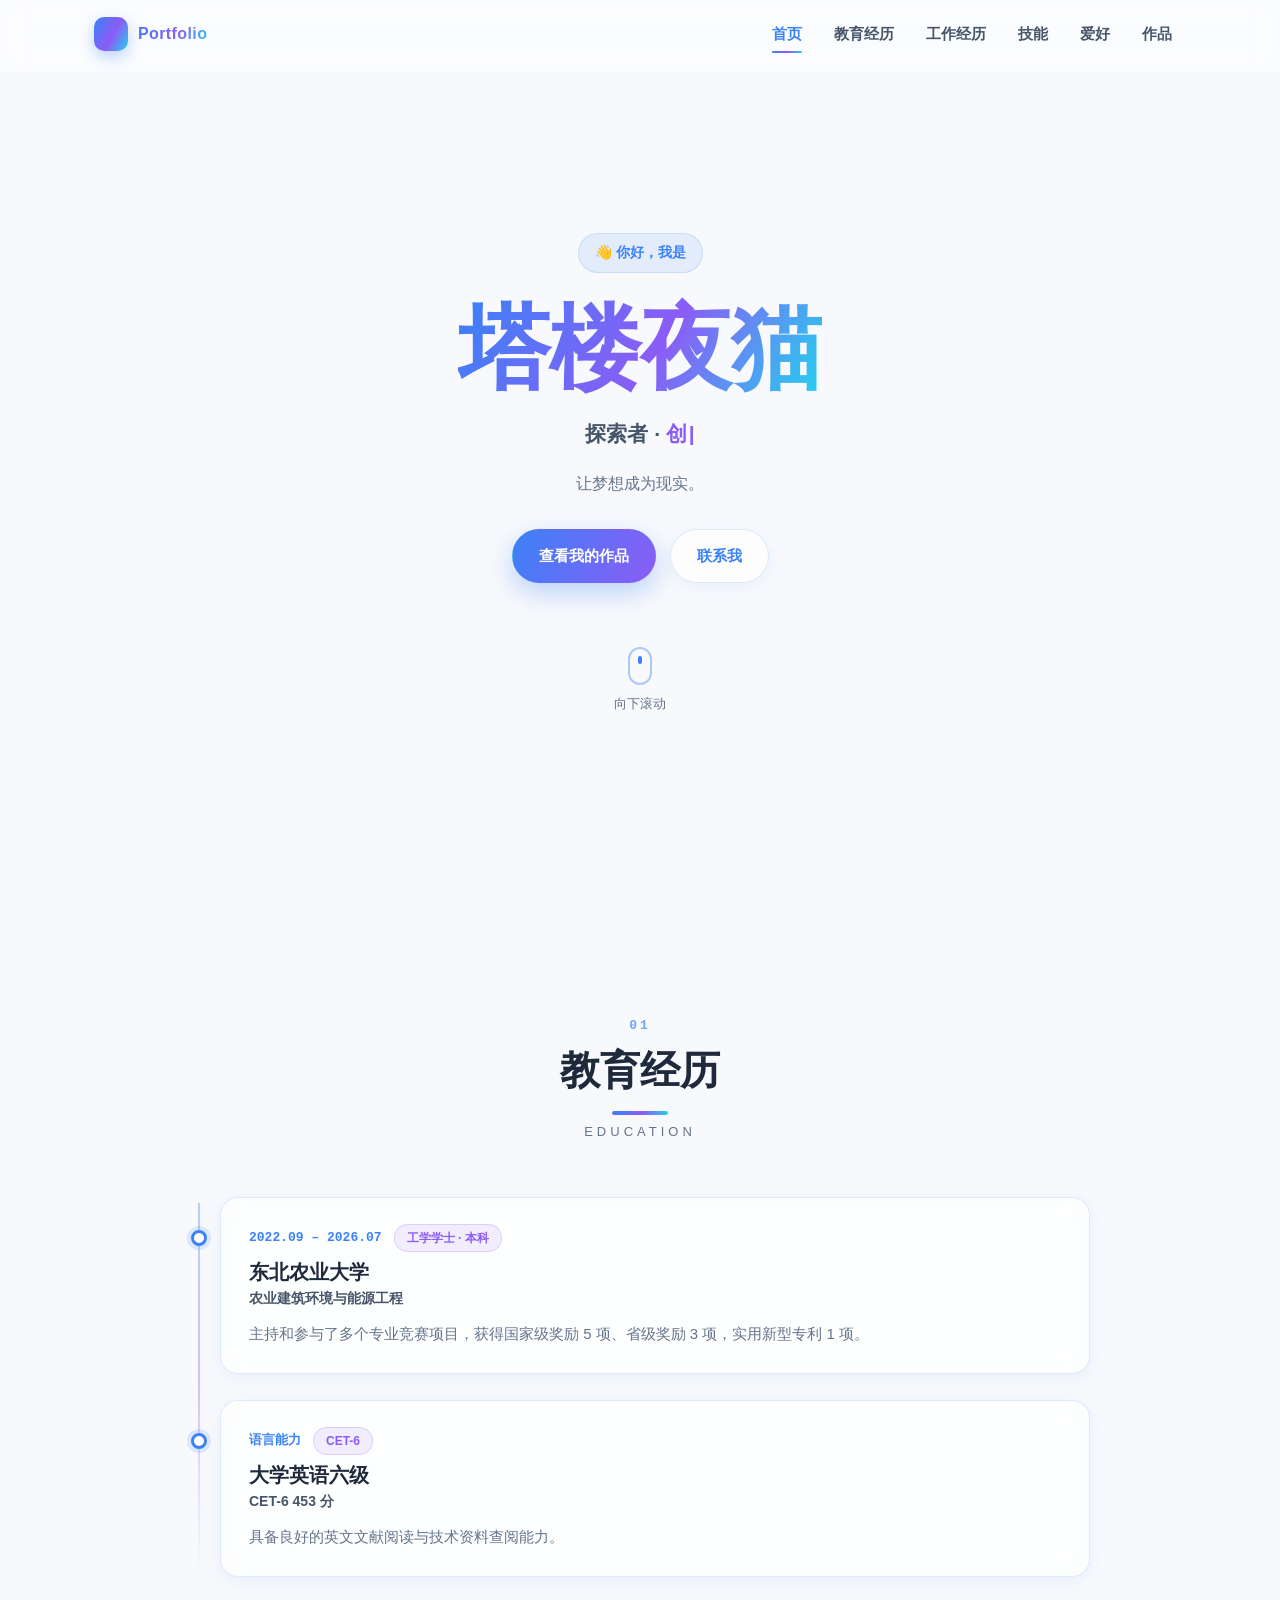
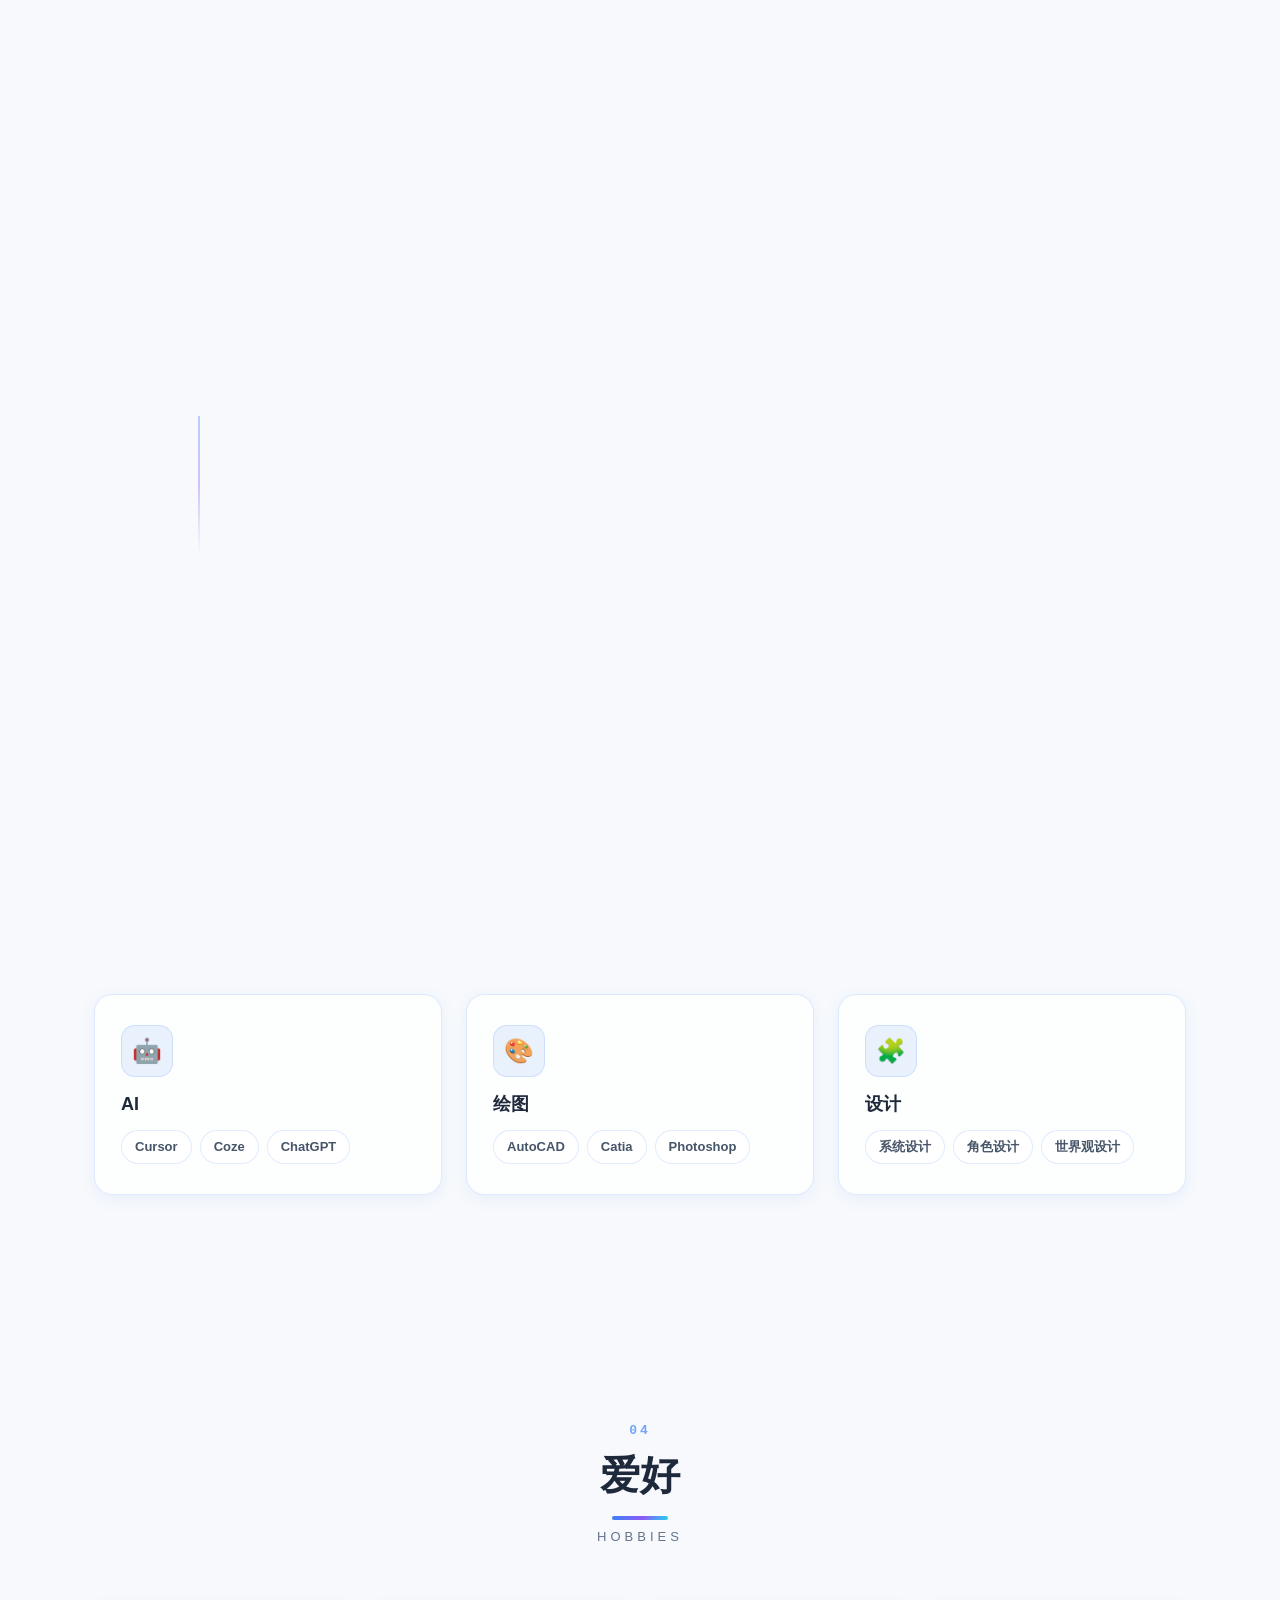
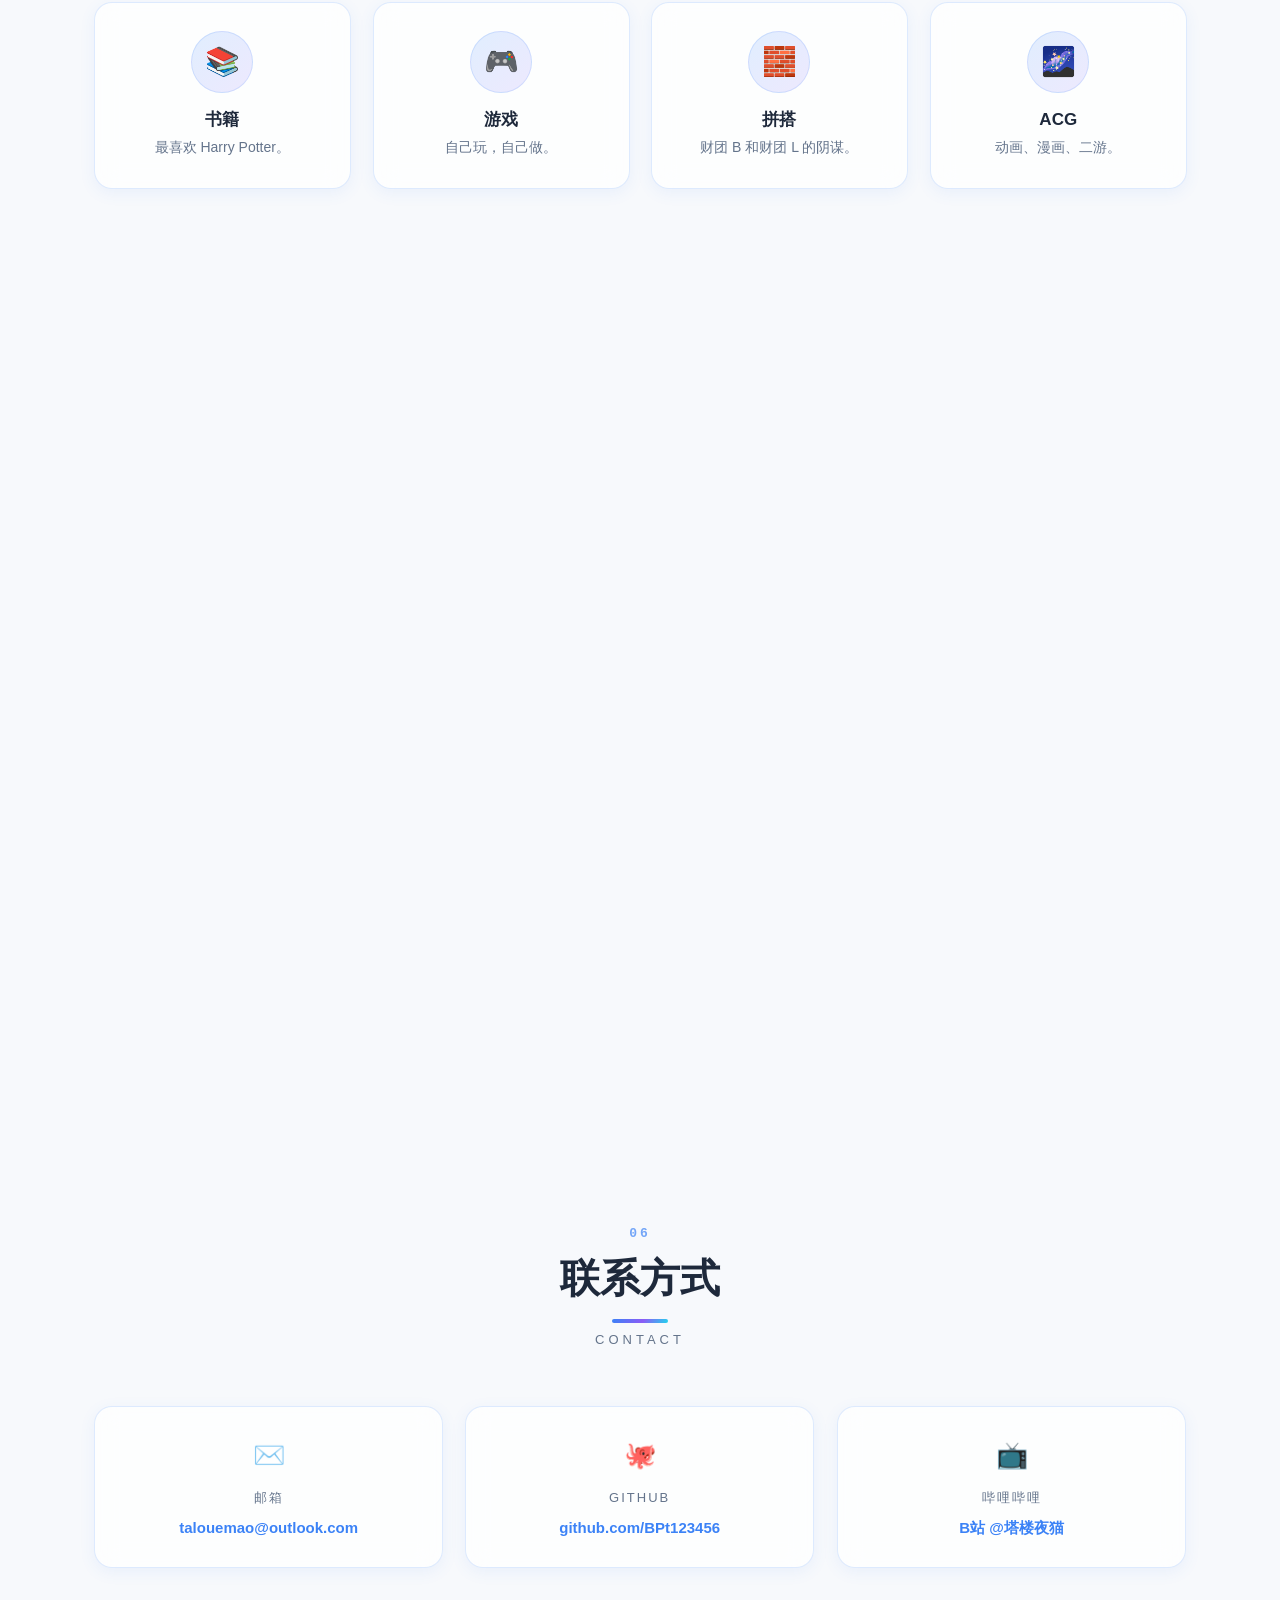
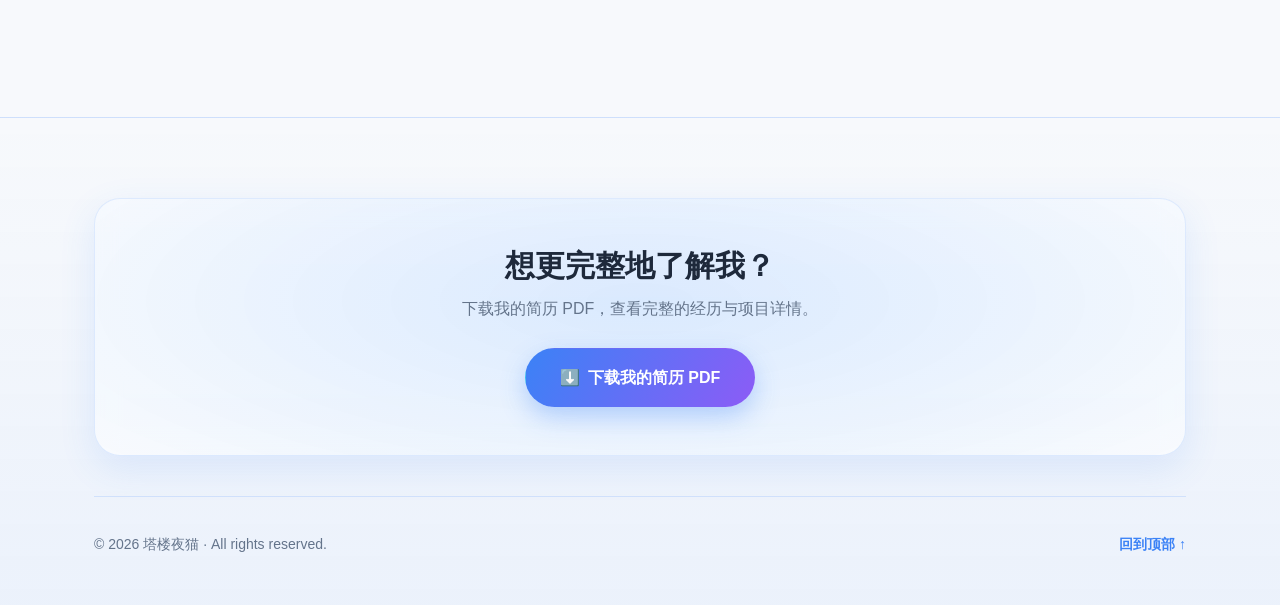
==== commit f2394f59: "feat: 内置《井井字棋？》在线试玩（games/ultimate-tictactoe + 试玩按钮）" ====
--- a/index.html
+++ b/index.html
@@ -264,6 +264,15 @@
                 <li class="tag">网页小游戏</li>
                 <li class="tag">创新设计</li>
               </ul>
+              <a
+                class="work-card__link"
+                href="games/ultimate-tictactoe/"
+                target="_blank"
+                rel="noopener noreferrer"
+              >
+                <span class="work-card__link-icon">▶</span>
+                在线试玩
+              </a>
             </div>
           </article>
 
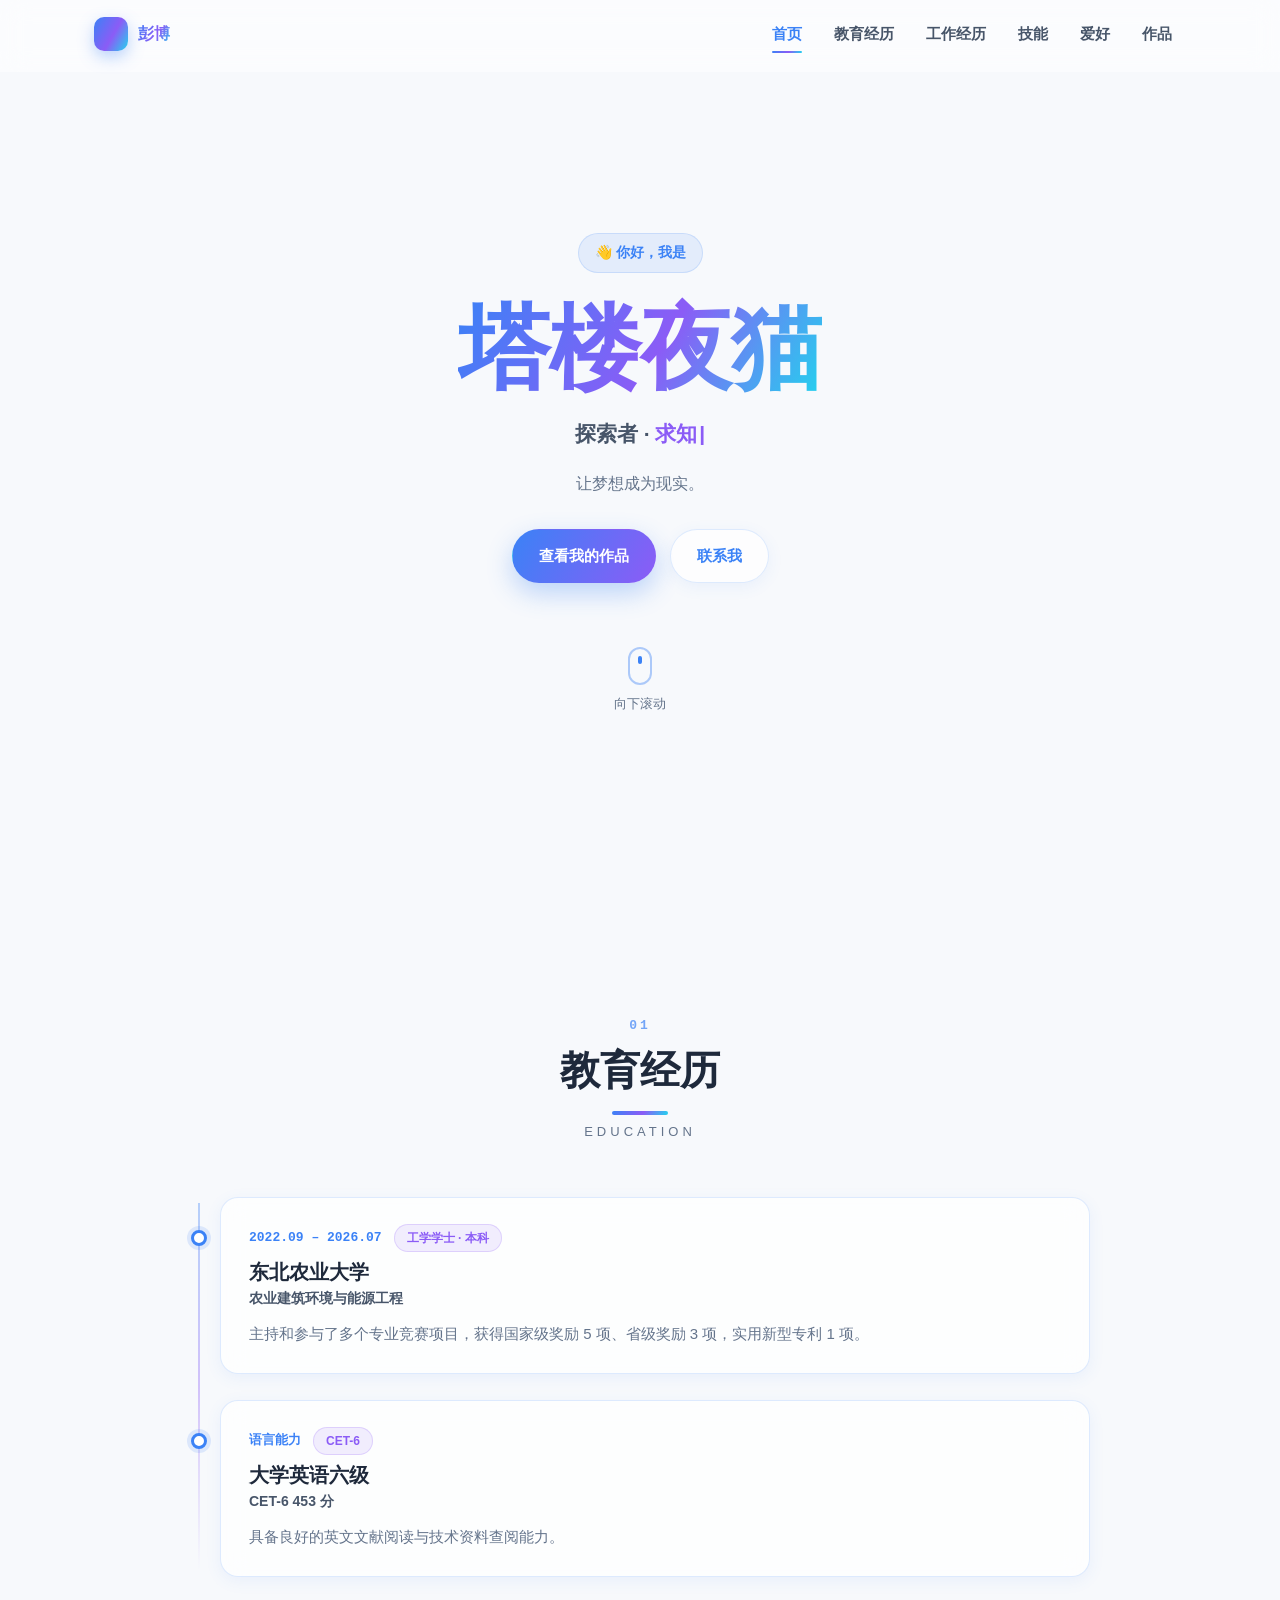
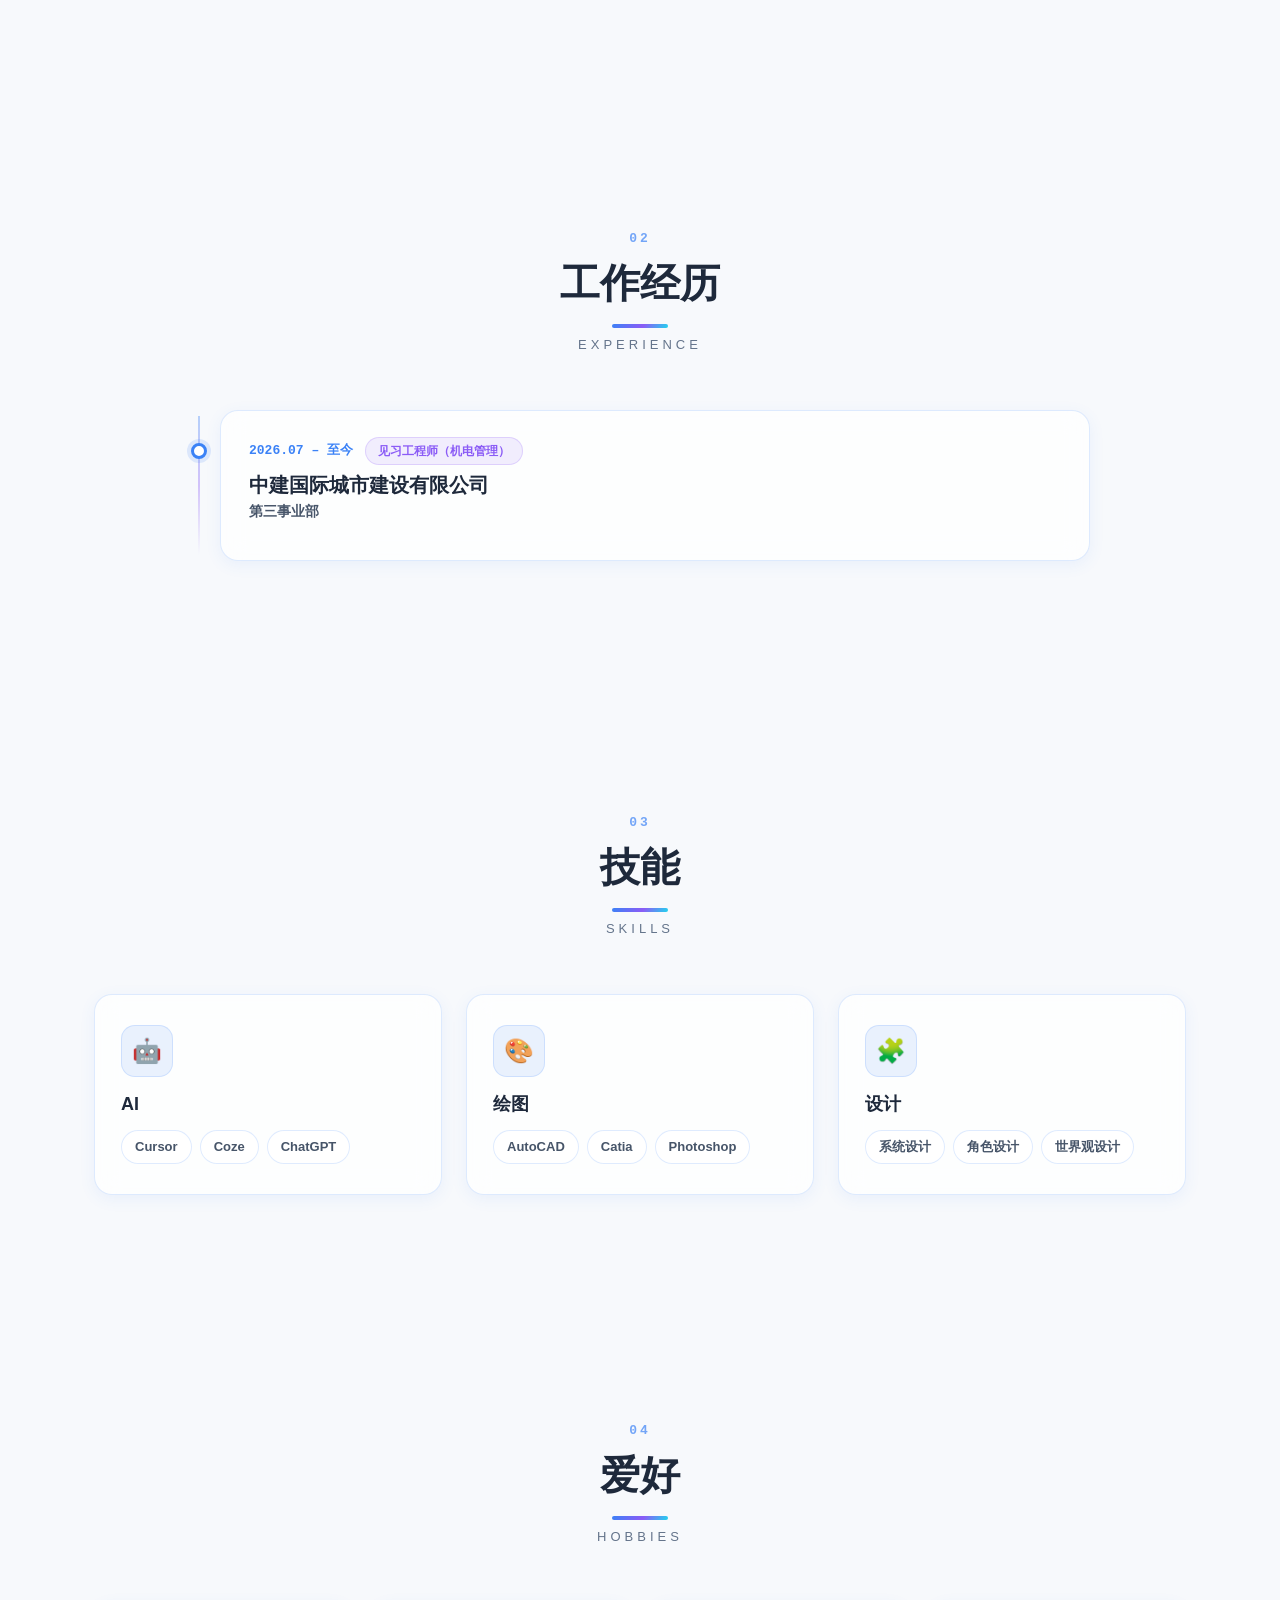
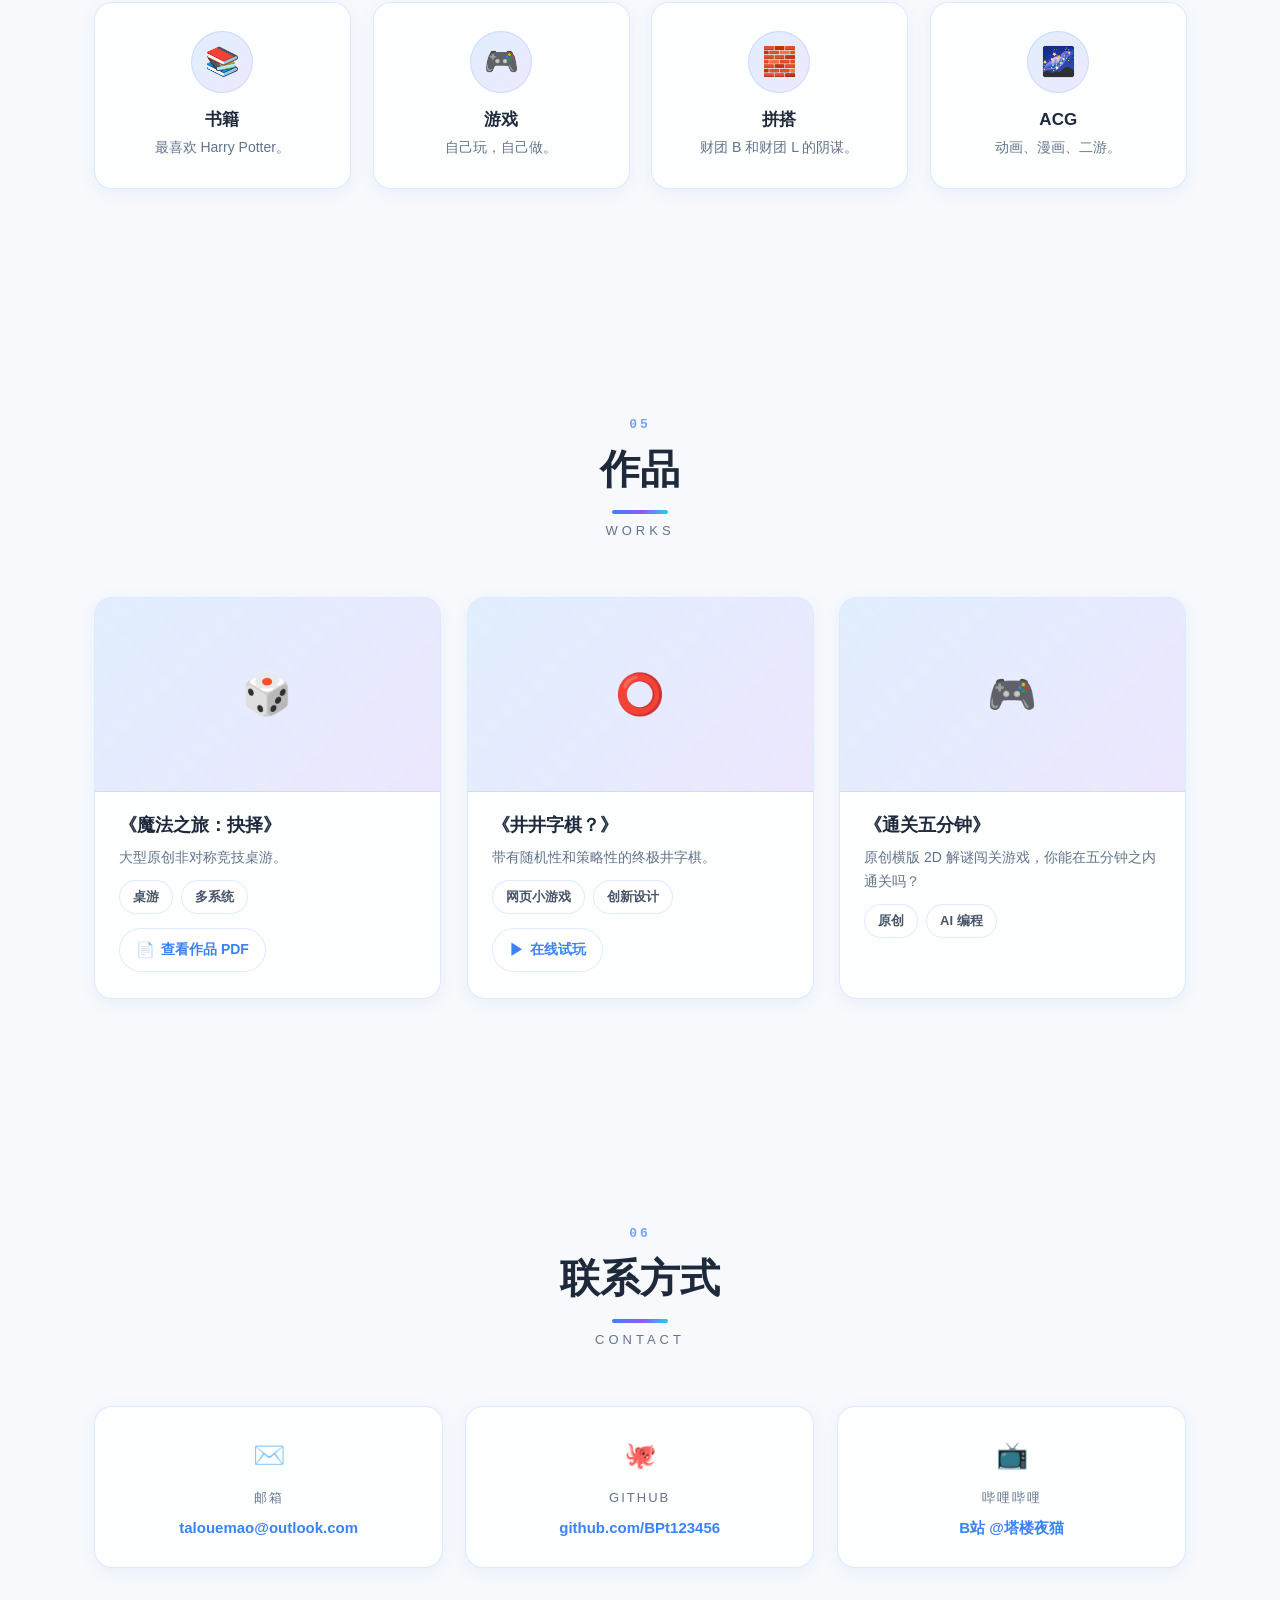
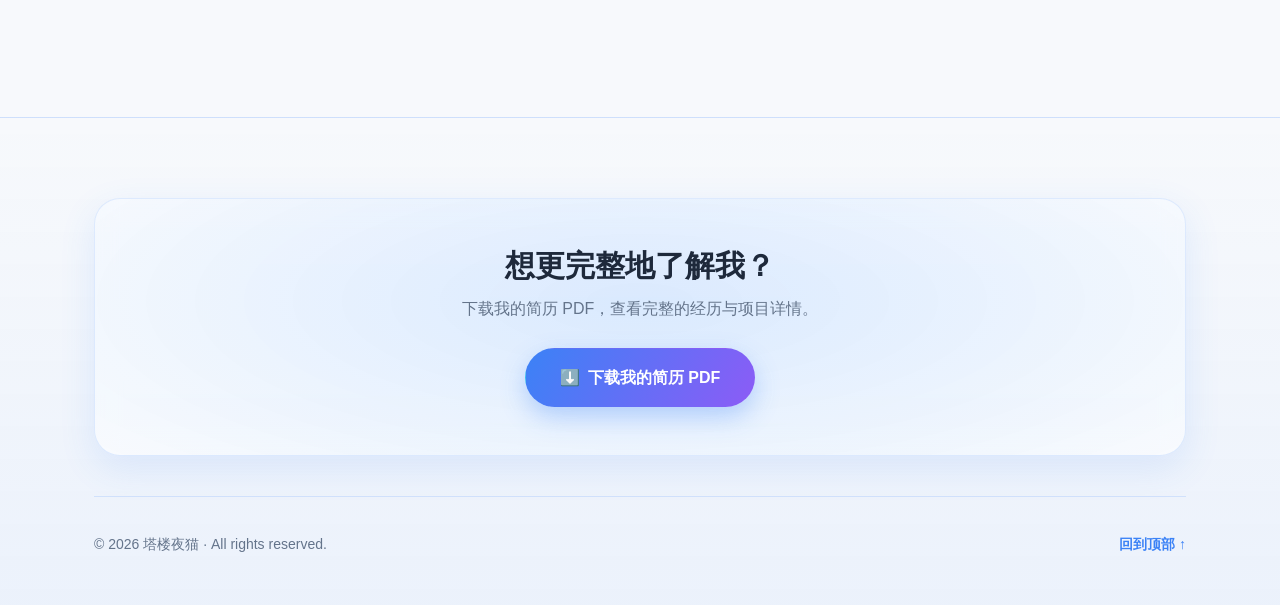
==== commit 287f5679: "chore: 左上角 logo 文案 Portfolio 改为 彭博" ====
--- a/index.html
+++ b/index.html
@@ -28,7 +28,7 @@
     <nav class="nav" aria-label="主导航">
       <a href="#home" class="nav__logo">
         <span class="nav__logo-mark"></></span>
-        <span class="nav__logo-text">Portfolio</span>
+        <span class="nav__logo-text">彭博</span>
       </a>
 
       <button class="nav__toggle" aria-label="展开菜单" aria-expanded="false">
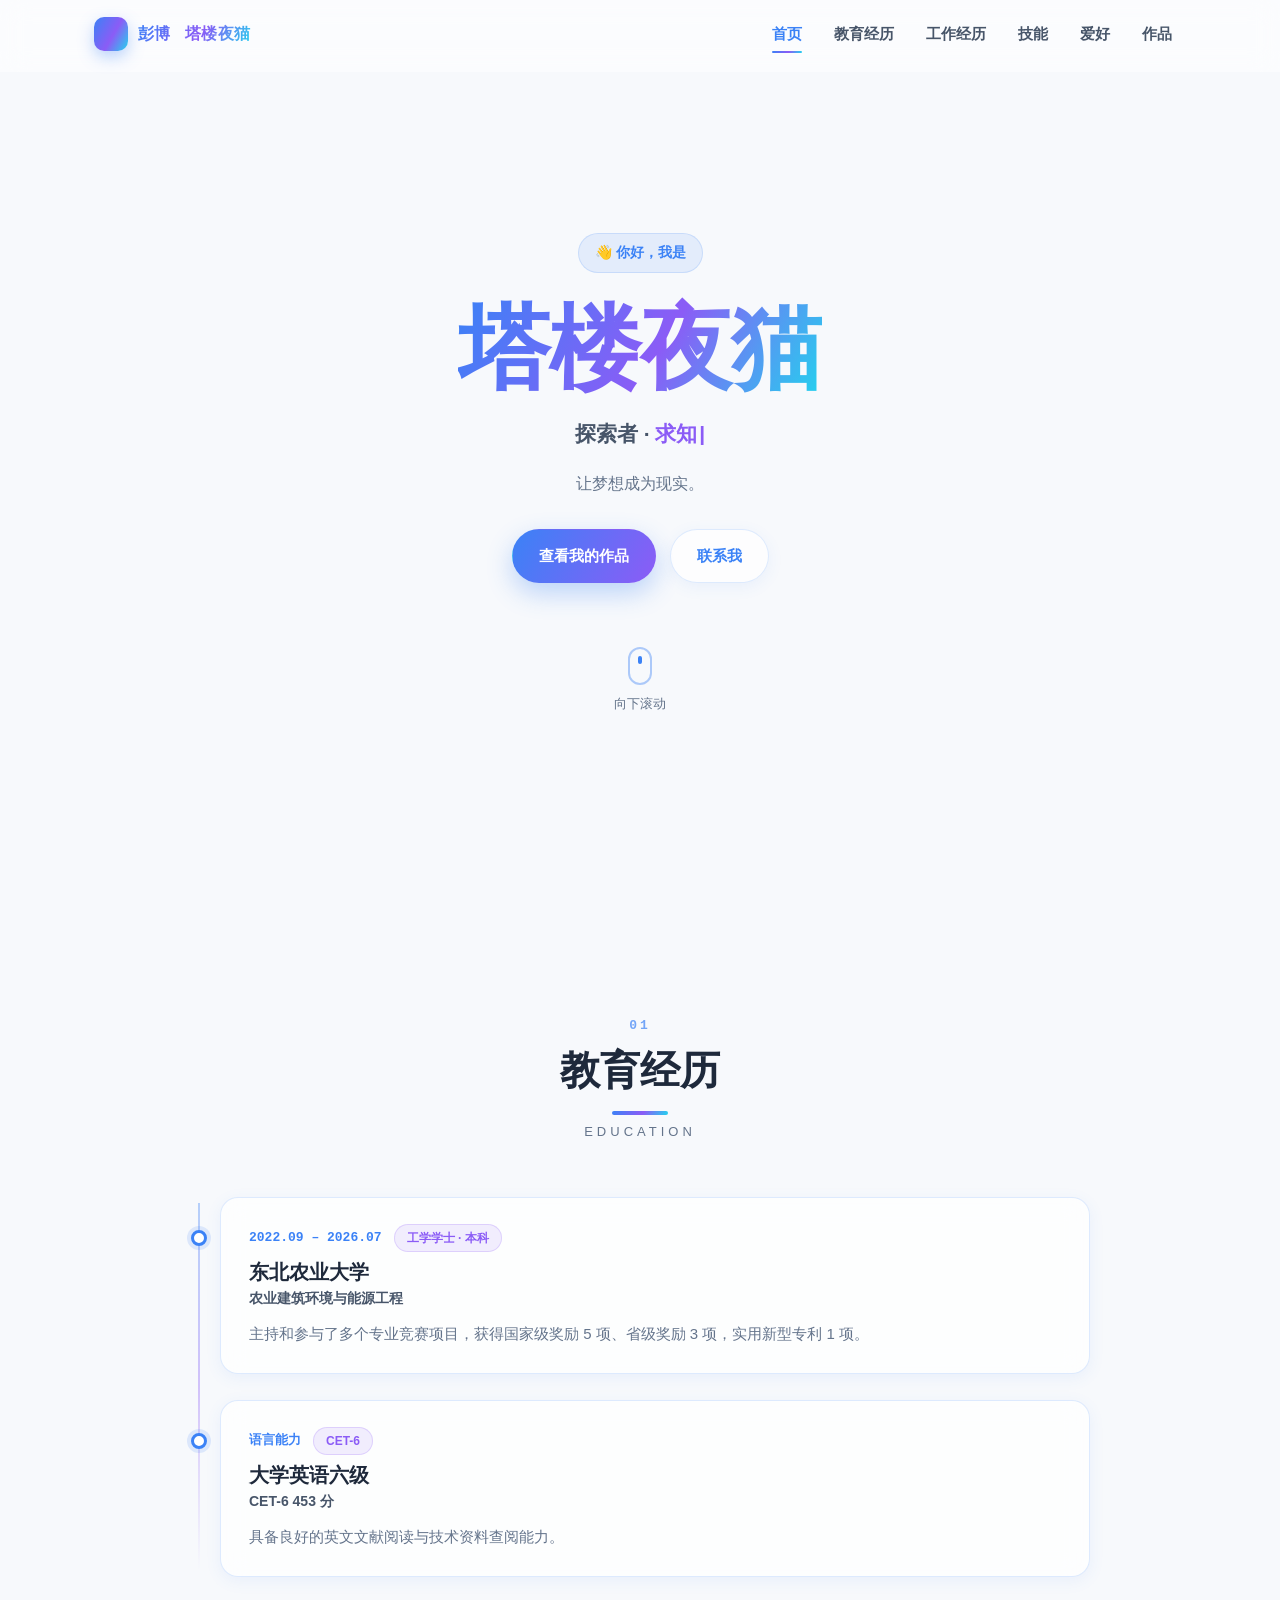
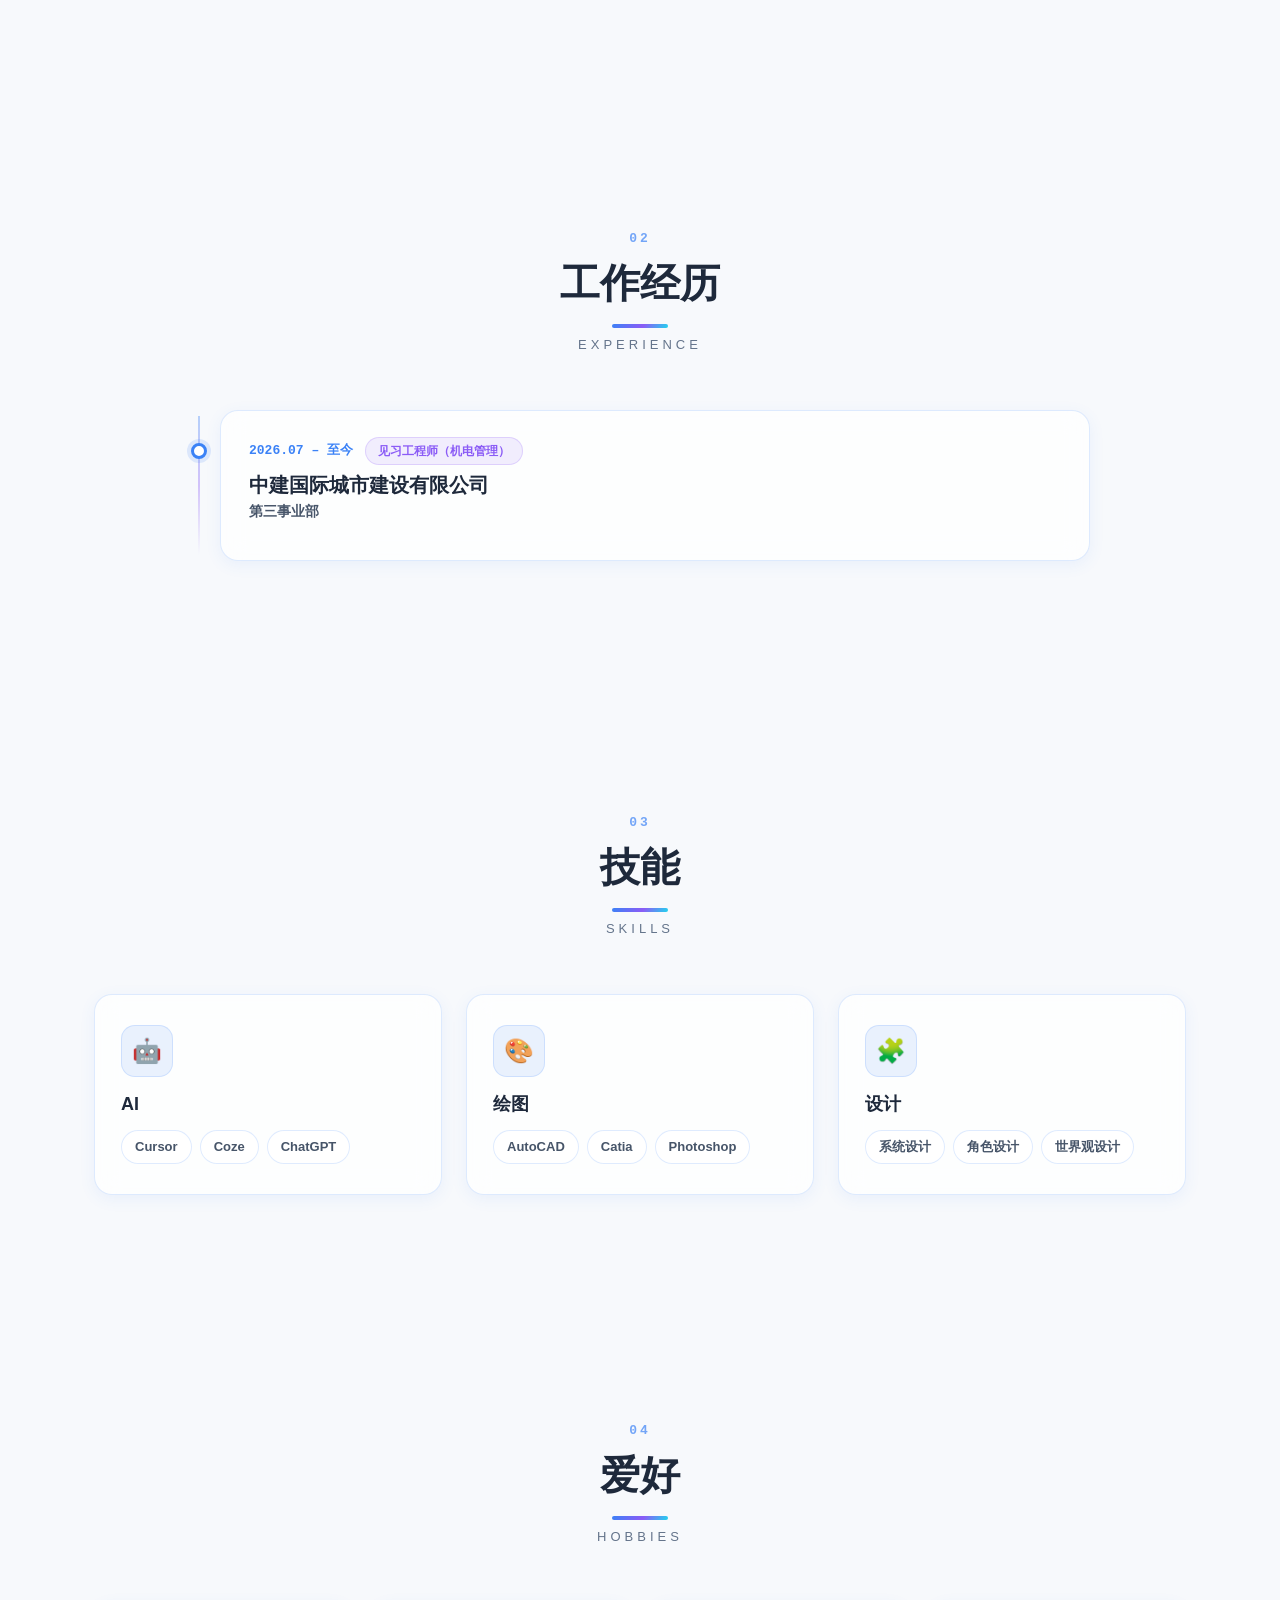
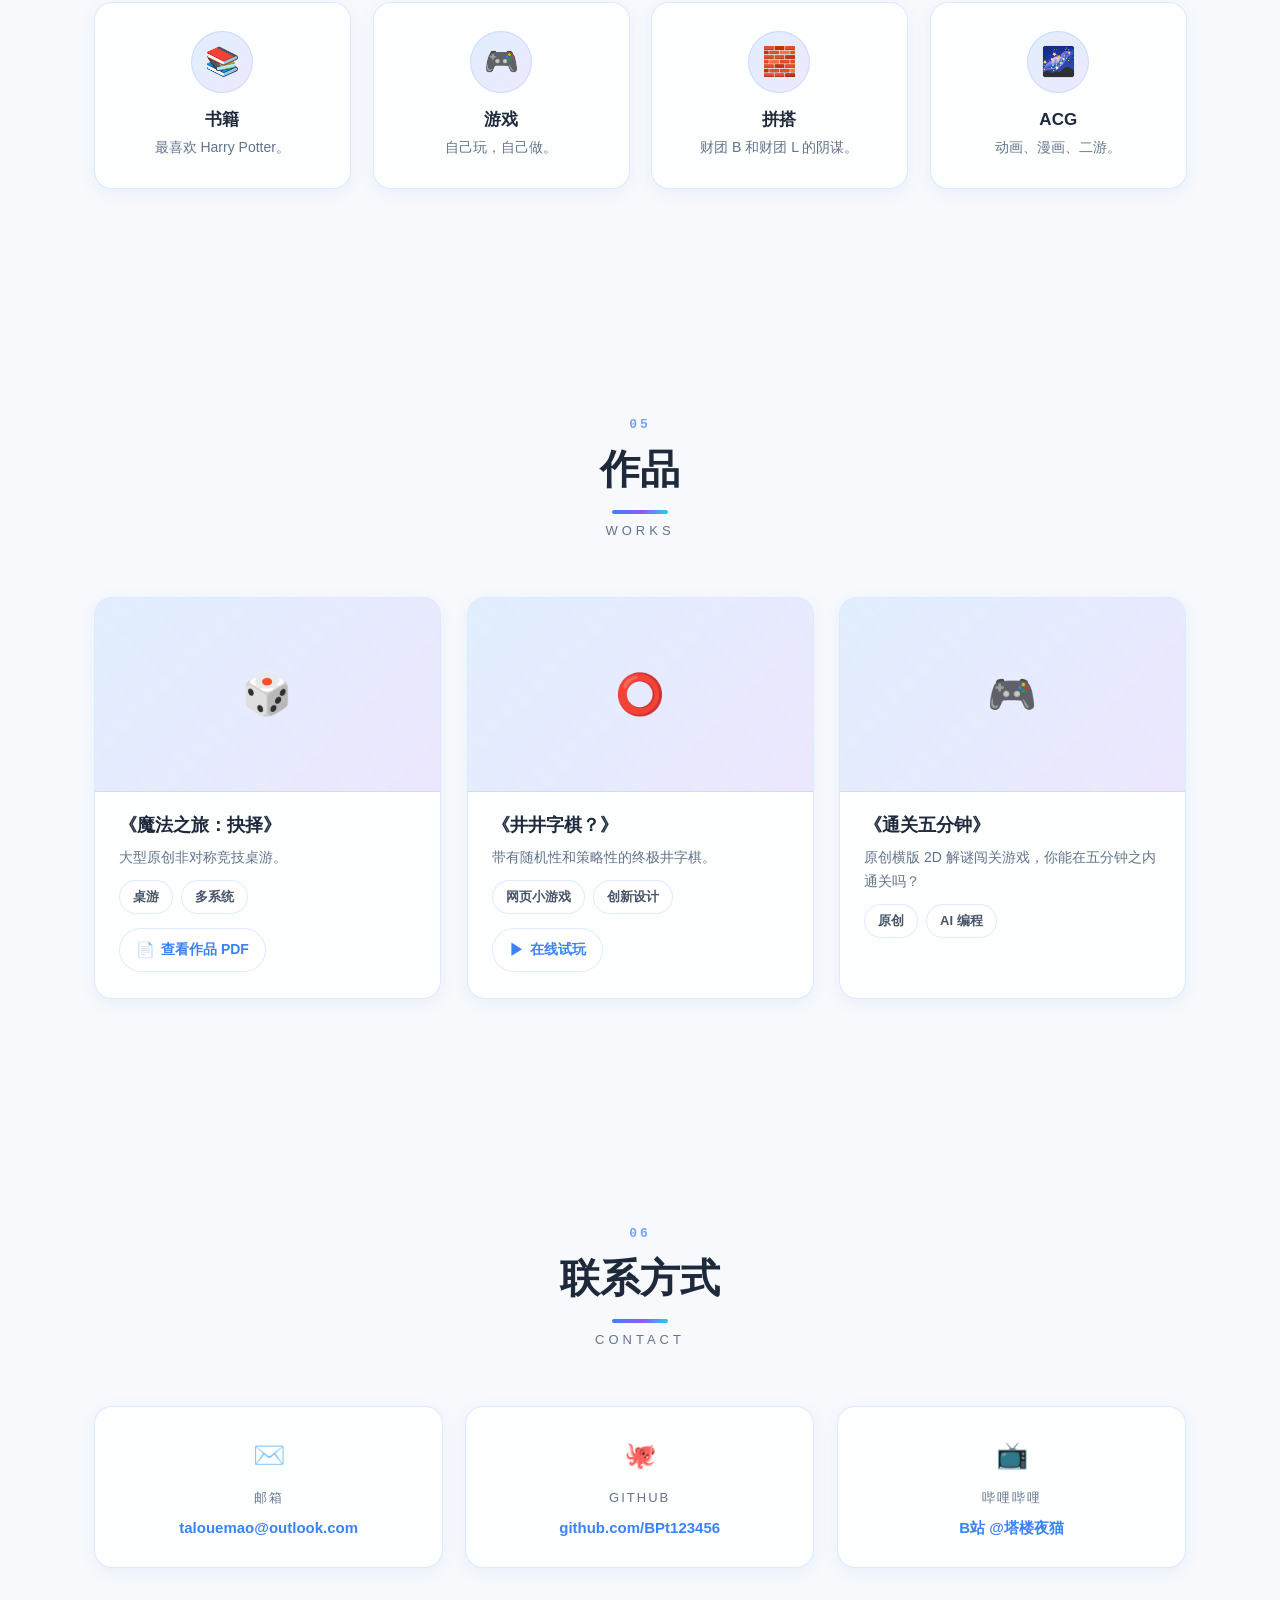
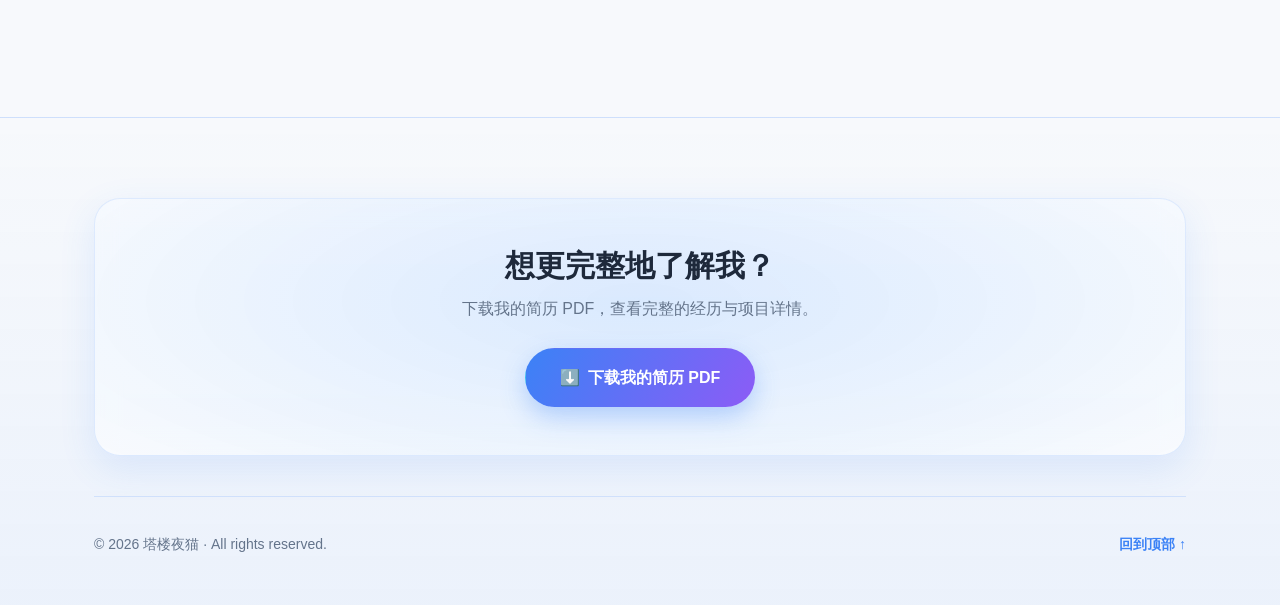
==== commit b26d84b1: "style: 导航 logo 改为「彭博 | 塔楼夜猫」并新增分隔符样式" ====
--- a/index.html
+++ b/index.html
@@ -28,7 +28,7 @@
     <nav class="nav" aria-label="主导航">
       <a href="#home" class="nav__logo">
         <span class="nav__logo-mark"></></span>
-        <span class="nav__logo-text">彭博</span>
+        <span class="nav__logo-text">彭博 <span class="nav__logo-divider">|</span> 塔楼夜猫</span>
       </a>
 
       <button class="nav__toggle" aria-label="展开菜单" aria-expanded="false">
--- a/css/style.css
+++ b/css/style.css
@@ -247,6 +247,12 @@
   -webkit-background-clip: text;
   background-clip: text;
   -webkit-text-fill-color: transparent;
+}
+
+/* 名字与昵称之间的分隔符 */
+.nav__logo-divider {
+  font-weight: 400;
+  opacity: 0.45;
 }
 
 .nav__list {
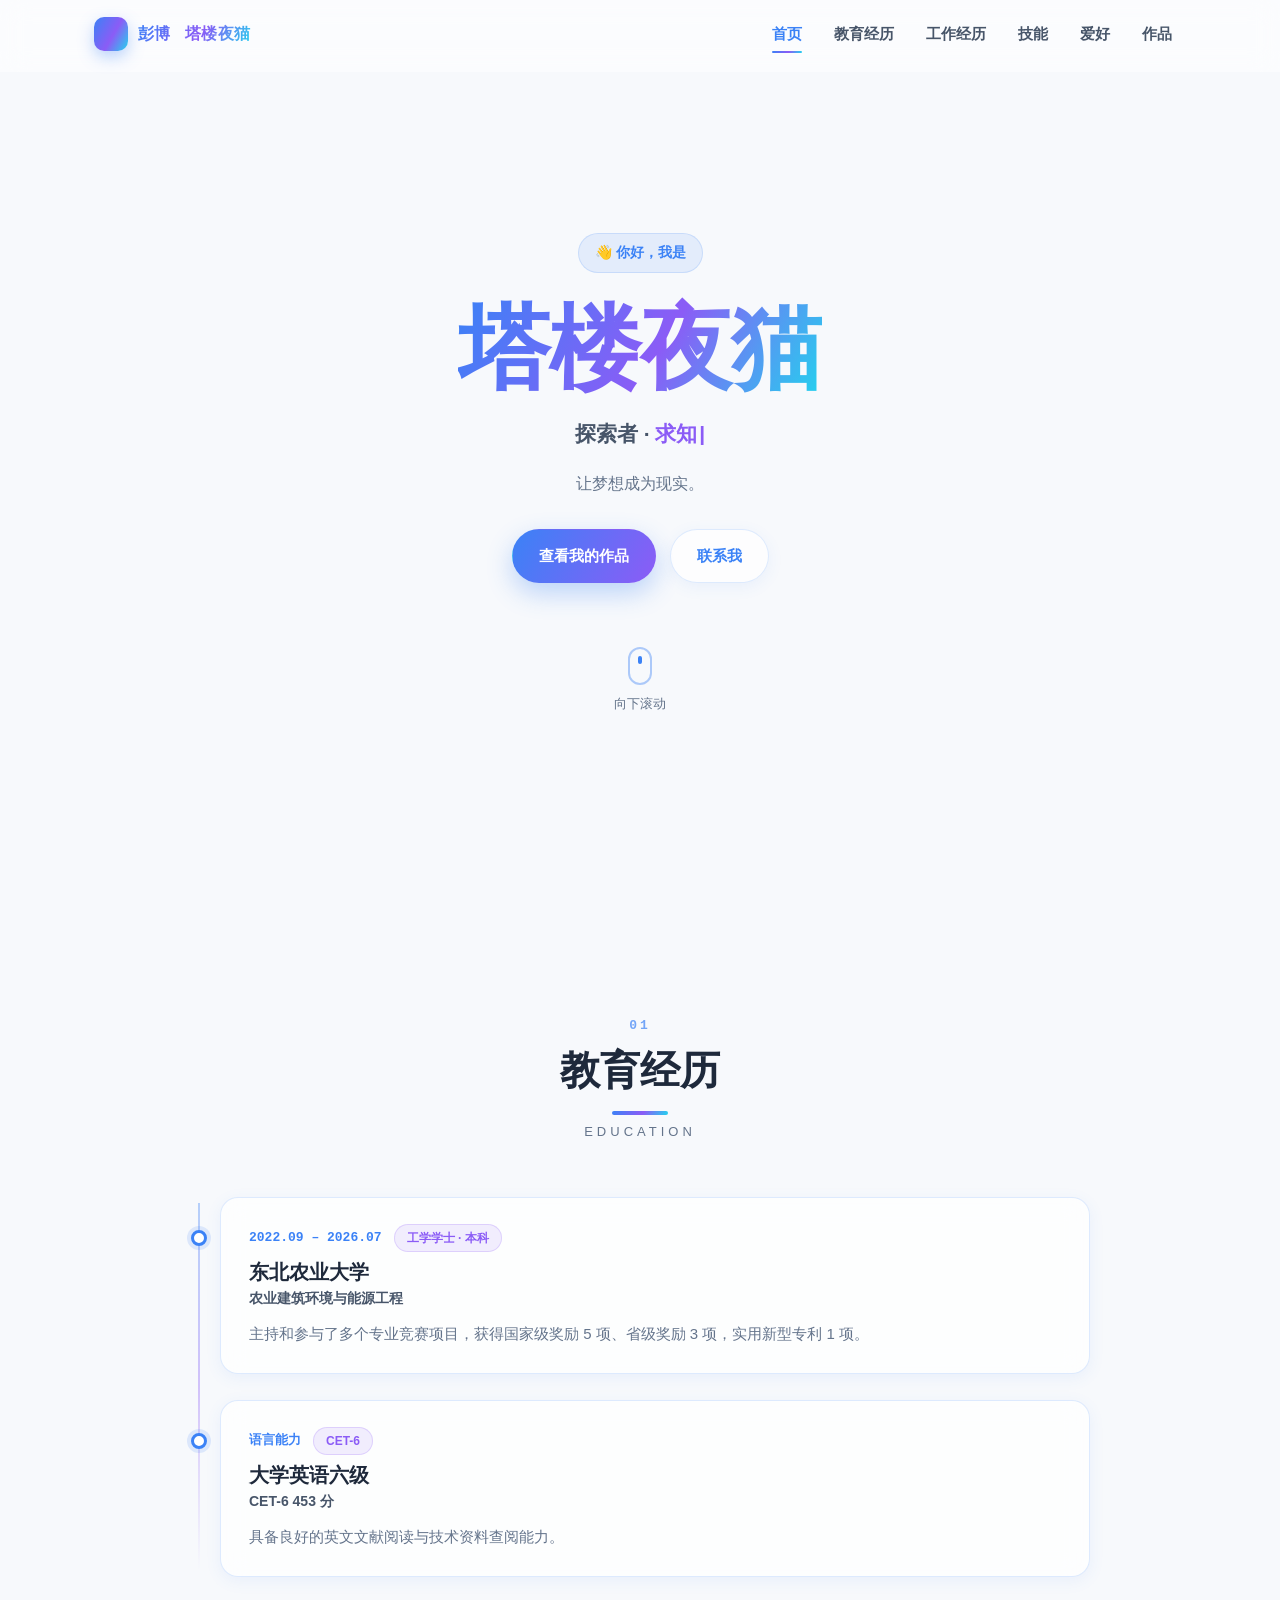
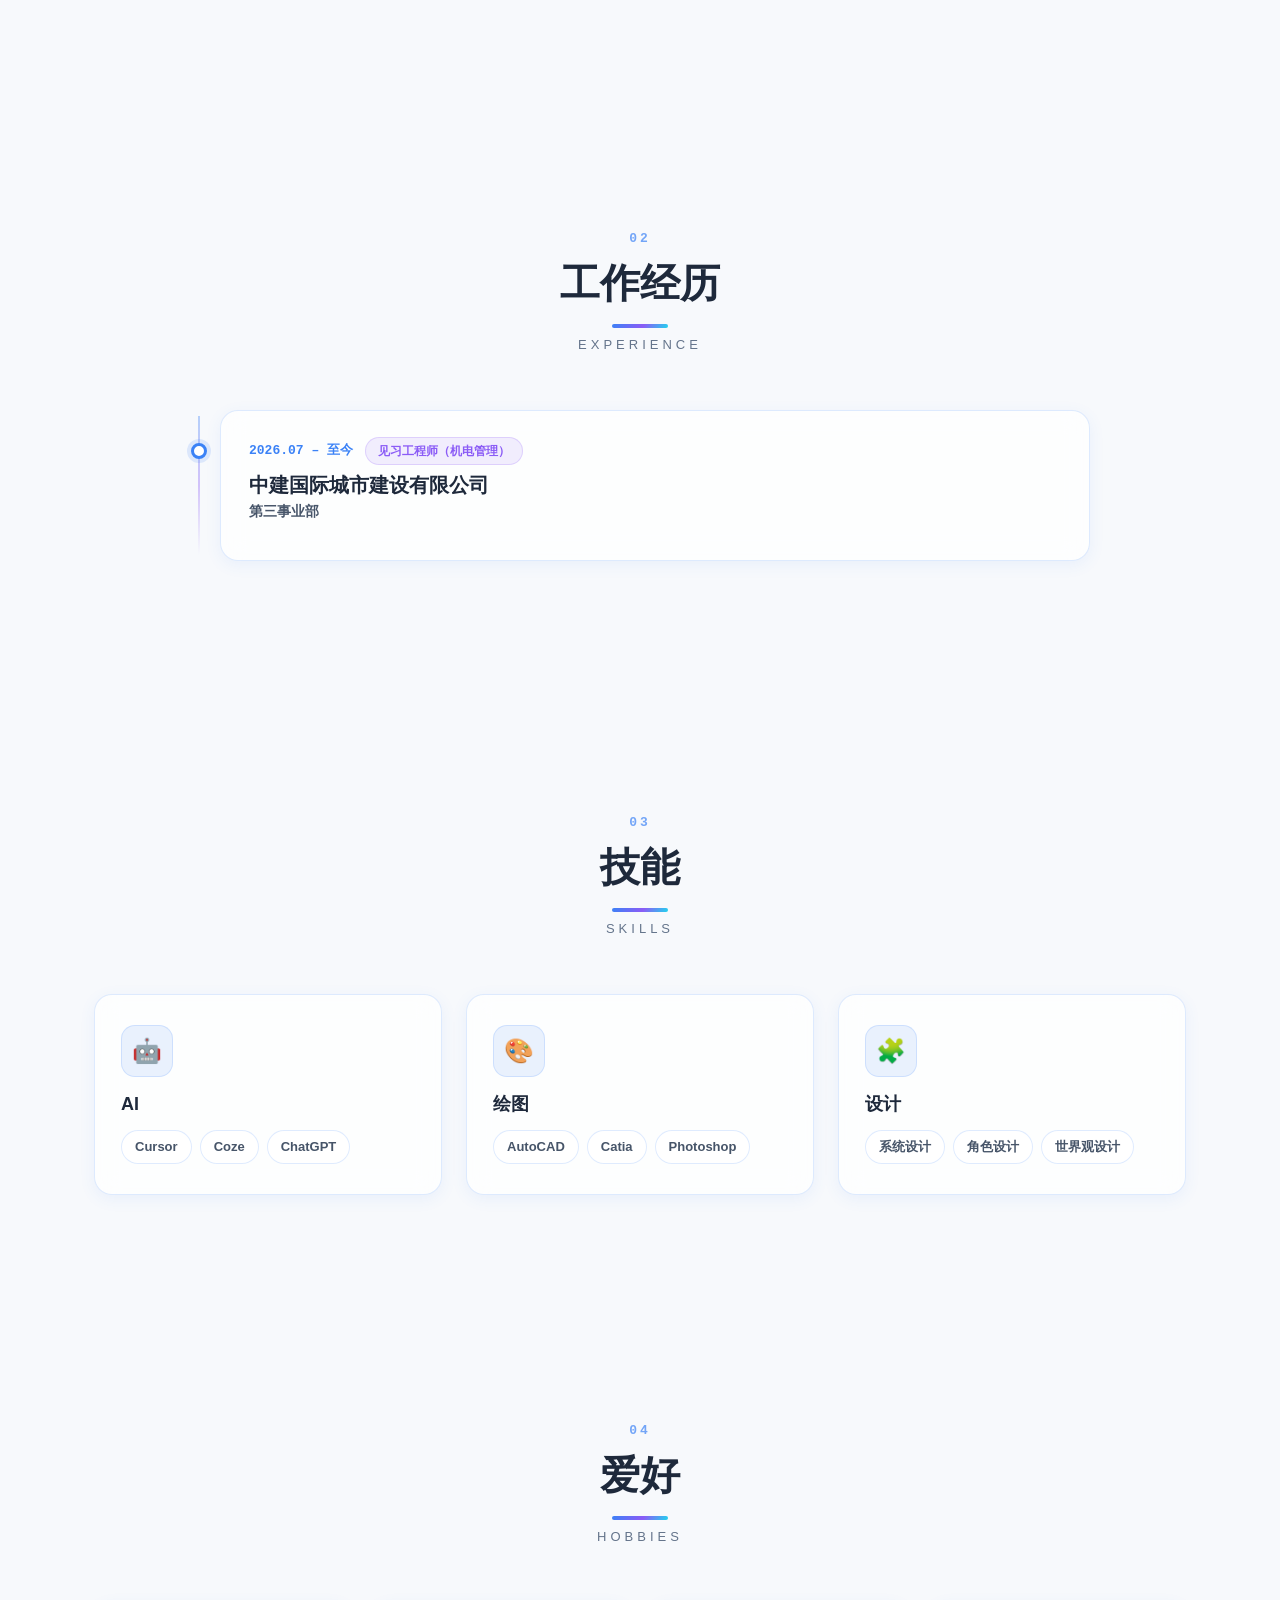
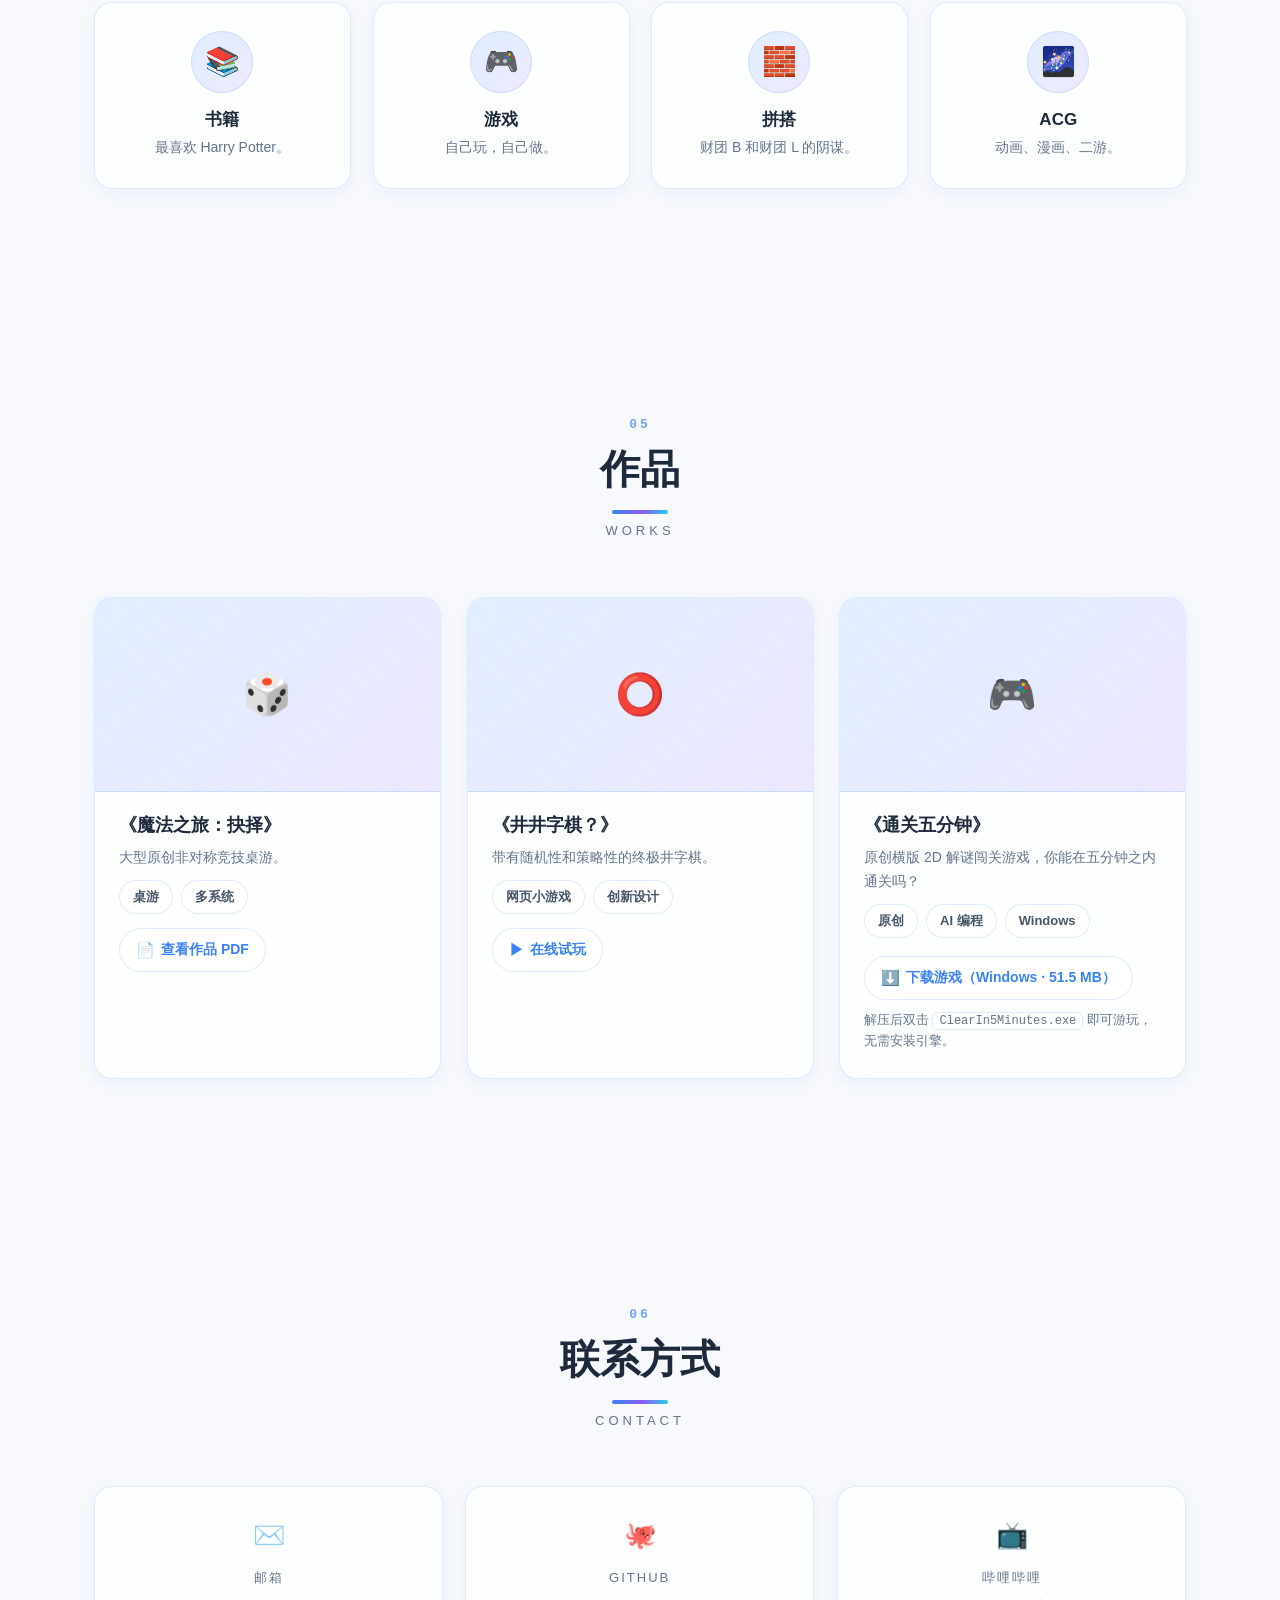
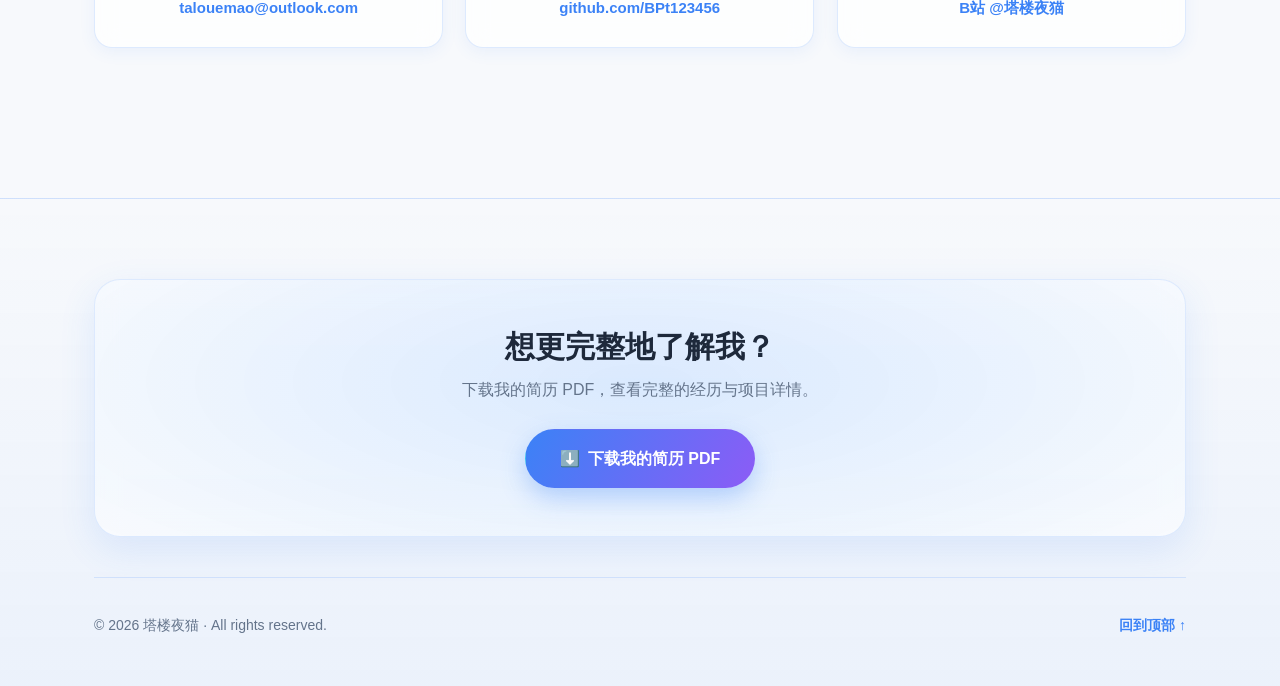
==== commit 0eeedf48: "作品区：《通关五分钟》新增 Windows 版下载按钮" ====
--- a/index.html
+++ b/index.html
@@ -286,7 +286,19 @@
               <ul class="work-card__tags">
                 <li class="tag">原创</li>
                 <li class="tag">AI 编程</li>
+                <li class="tag">Windows</li>
               </ul>
+              <div class="work-card__actions">
+                <a
+                  class="work-card__link"
+                  href="downloads/ClearIn5Minutes-v0.2.0-win64.zip"
+                  download="通关五分钟-v0.2.0-win64.zip"
+                >
+                  <span class="work-card__link-icon">⬇️</span>
+                  下载游戏（Windows · 51.5 MB）
+                </a>
+              </div>
+              <p class="work-card__hint">解压后双击 <code>ClearIn5Minutes.exe</code> 即可游玩，无需安装引擎。</p>
             </div>
           </article>
         </div>
--- a/css/style.css
+++ b/css/style.css
@@ -781,6 +781,30 @@
   font-size: 15px;
 }
 
+/* 作品卡片底部动作区（允许放多个按钮） */
+.work-card__actions {
+  display: flex;
+  flex-wrap: wrap;
+  gap: 10px;
+  margin-top: 4px;
+}
+
+.work-card__hint {
+  margin: 0;
+  font-size: 12.5px;
+  line-height: 1.7;
+  color: var(--text-muted);
+}
+
+.work-card__hint code {
+  padding: 1px 6px;
+  font-size: 12px;
+  border-radius: 5px;
+  border: 1px solid var(--border);
+  background: var(--btn-ghost-bg);
+  font-family: ui-monospace, Consolas, "Courier New", monospace;
+}
+
 /* ---------- 联系方式 ---------- */
 .contact-grid {
   display: grid;
